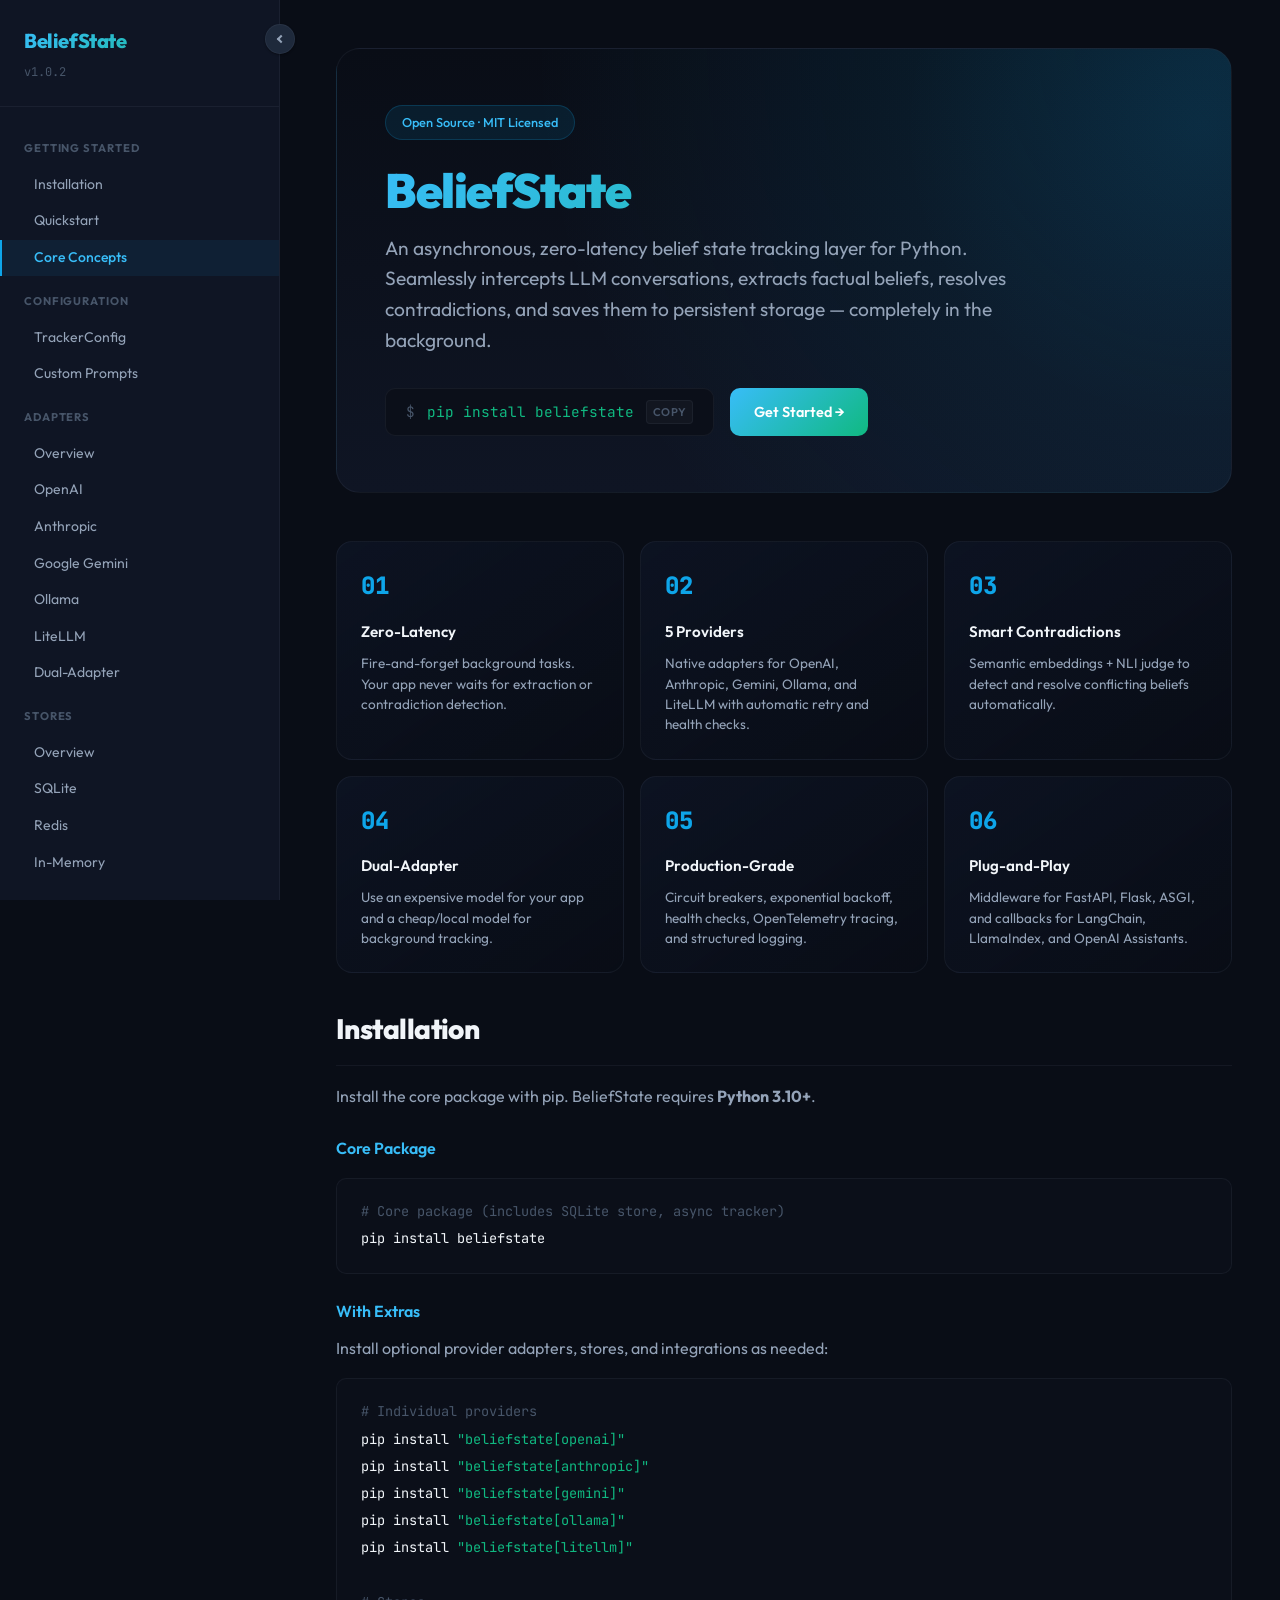
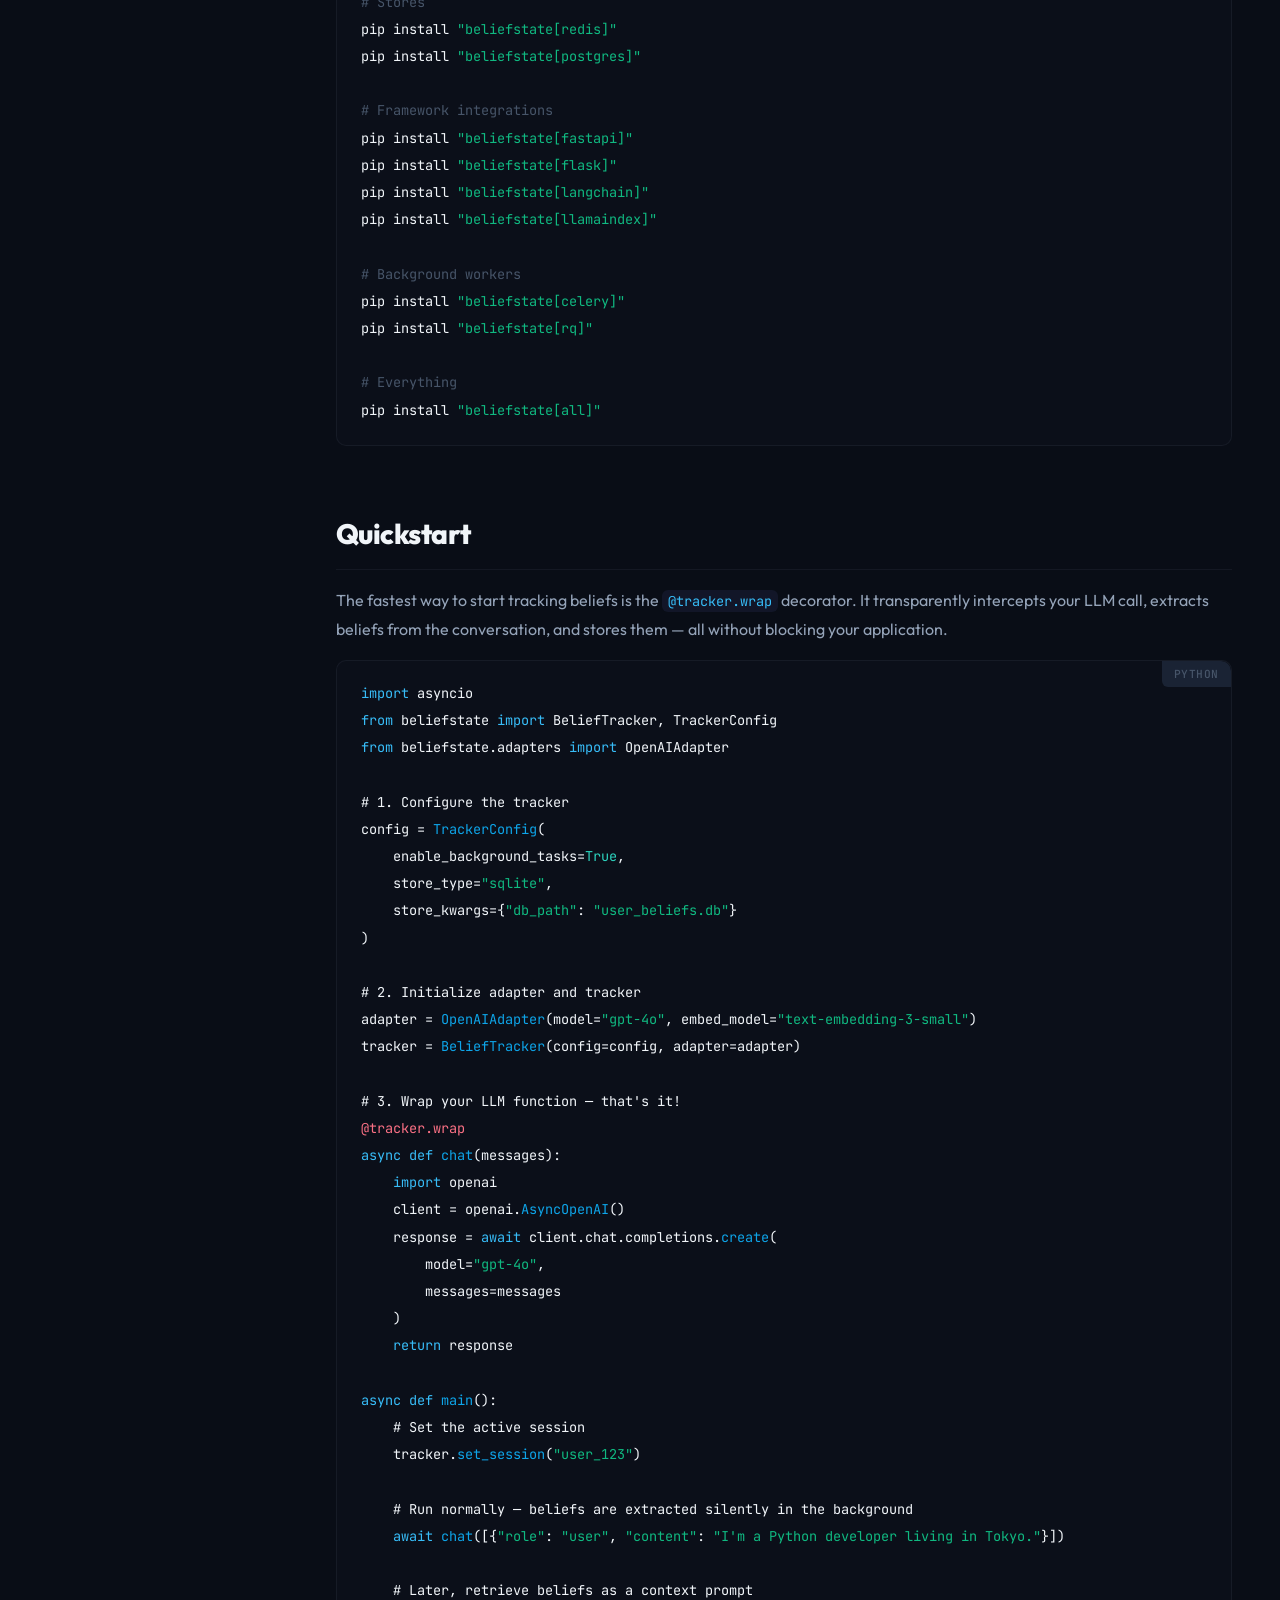
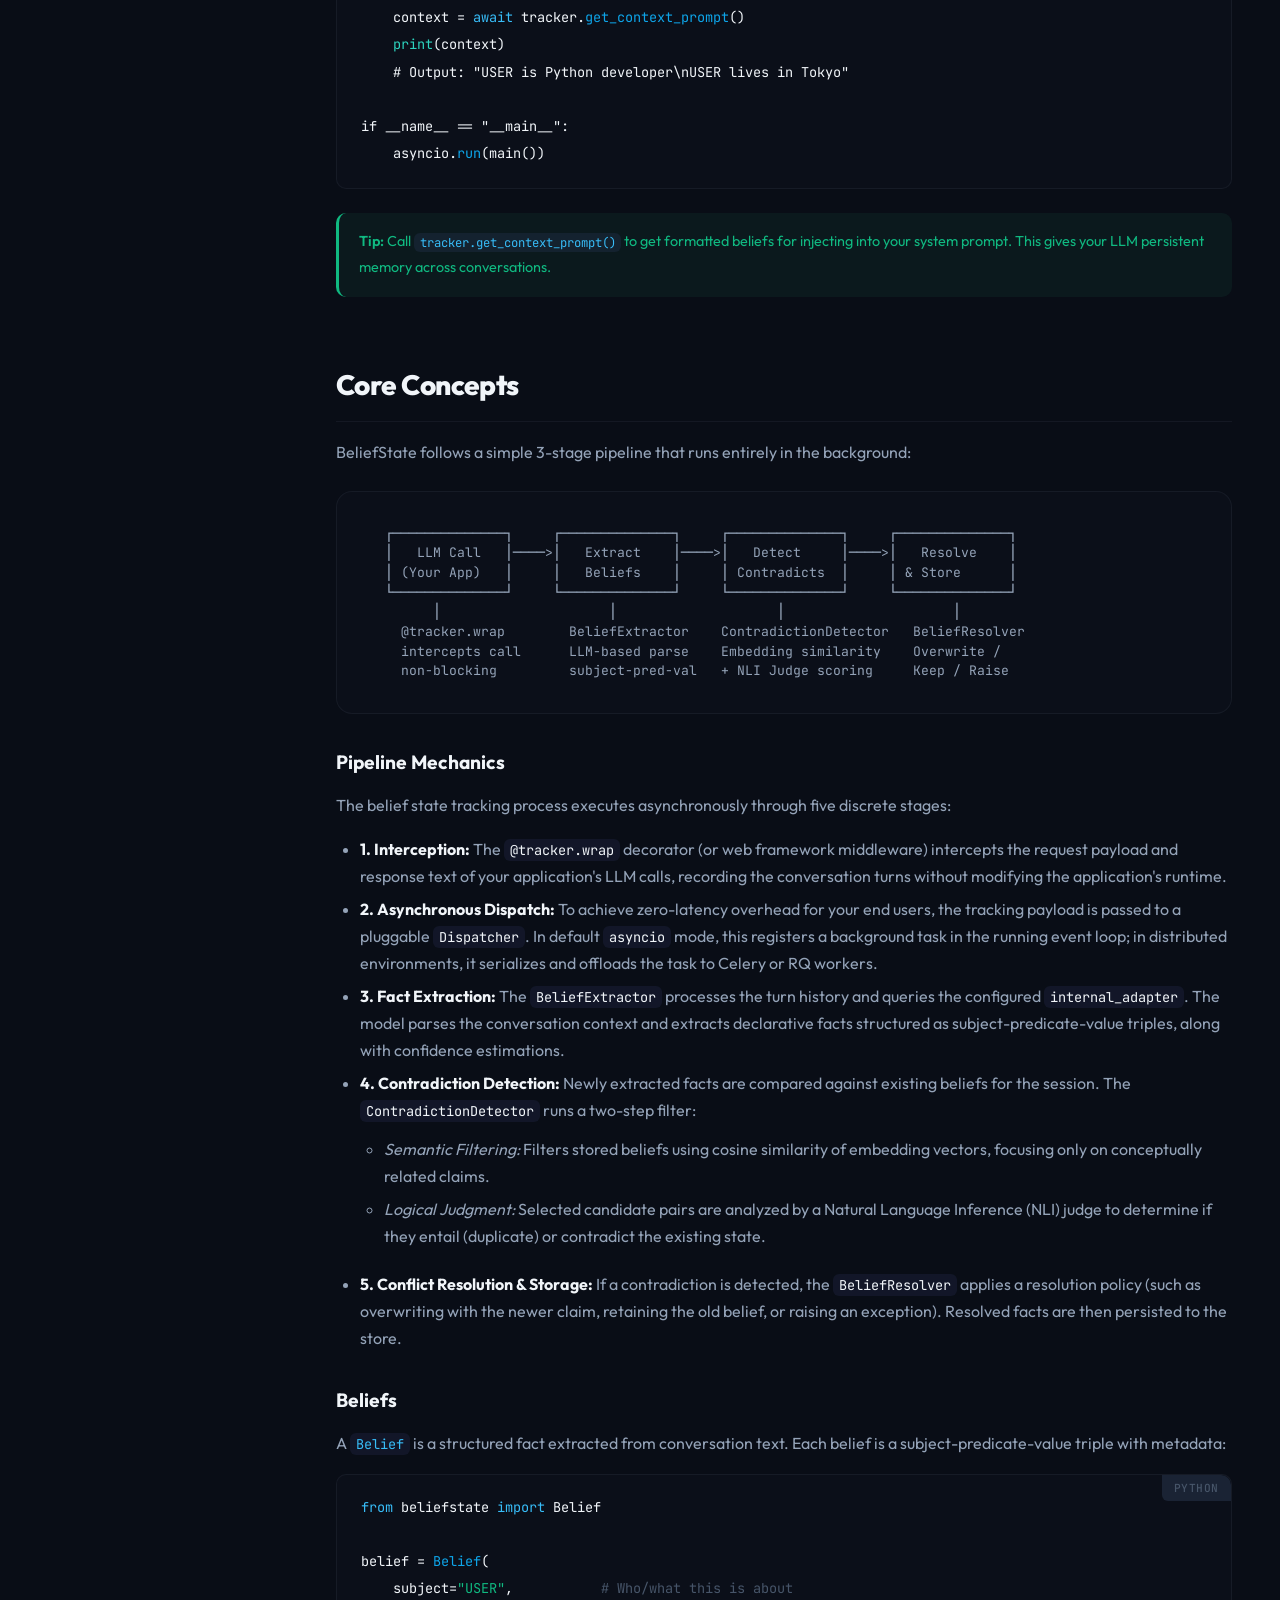
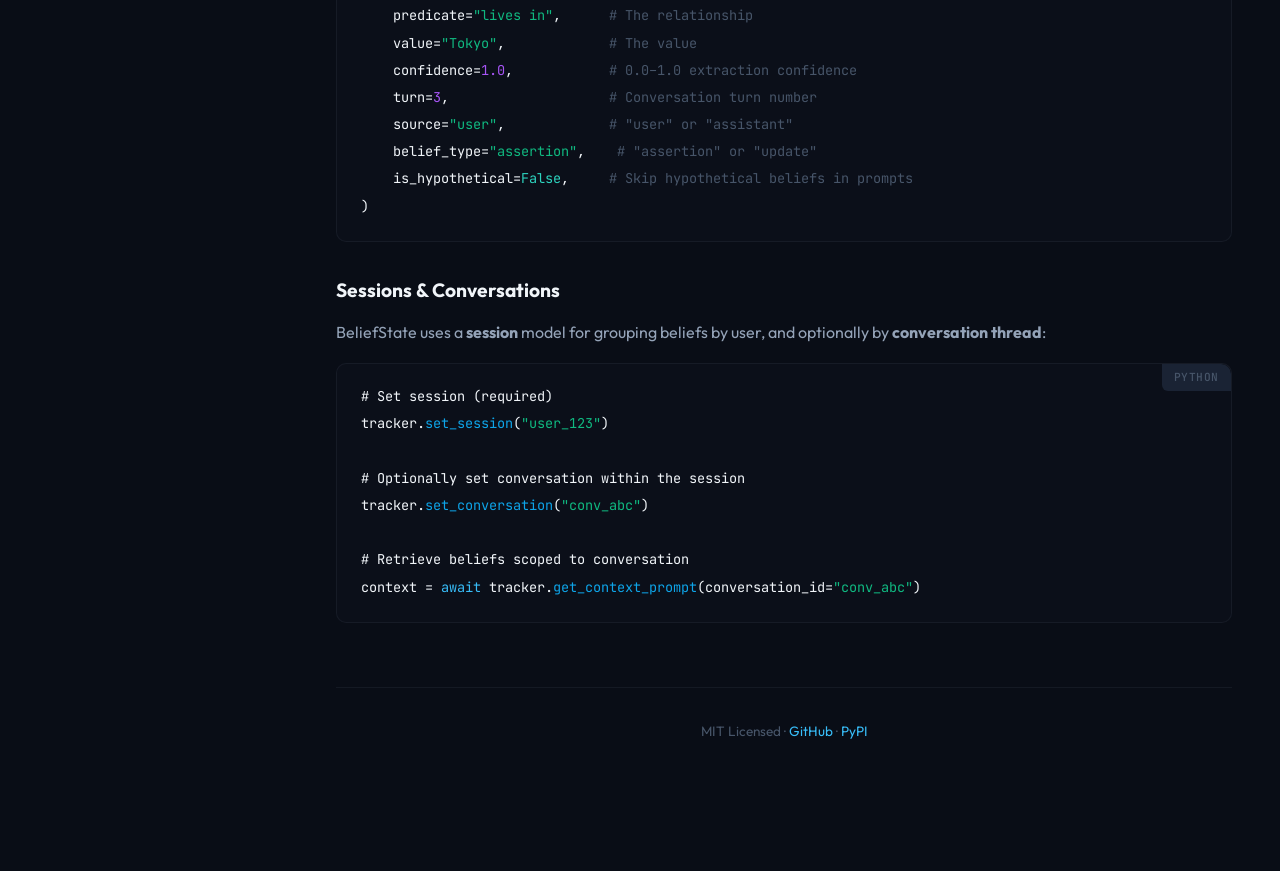
==== docs/index.html @ 80fe8e08 "Update docs: fix client code, document required schema fields, add PostgreSQL DDL, remove emojis, an" ====
<!DOCTYPE html>
<html lang="en">
<head>
  <meta charset="UTF-8">
  <meta name="viewport" content="width=device-width, initial-scale=1.0">
  <title>BeliefState — Universal LLM Belief State Tracker</title>
  <meta name="description" content="BeliefState is an asynchronous, zero-latency belief state tracking layer for Python. Extract, track, and resolve contradictions from LLM conversations automatically.">
  <link rel="stylesheet" href="style.css">
</head>
<body>

<!-- Mobile Menu Button -->
<button class="mobile-menu-btn" onclick="document.querySelector('.sidebar').classList.toggle('open')" aria-label="Toggle menu">☰</button>

<div class="docs-layout">

<!-- ═══════════════ SIDEBAR ═══════════════ -->
<aside class="sidebar" id="sidebar">
  <div class="sidebar-header">
    <div class="sidebar-logo">BeliefState</div>
    <div class="sidebar-version">v1.0.2</div>
  </div>
  <nav>
    <ul class="sidebar-nav">
      <li class="nav-section-title">Getting Started</li>
      <li><a href="index.html#installation">Installation</a></li>
      <li><a href="index.html#quickstart">Quickstart</a></li>
      <li><a href="index.html#core-concepts">Core Concepts</a></li>

      <li class="nav-section-title">Configuration</li>
      <li><a href="configuration.html#tracker-config">TrackerConfig</a></li>
      <li><a href="configuration.html#prompts">Custom Prompts</a></li>

      <li class="nav-section-title">Adapters</li>
      <li><a href="adapters.html#adapters">Overview</a></li>
      <li><a href="adapters.html#openai">OpenAI</a></li>
      <li><a href="adapters.html#anthropic">Anthropic</a></li>
      <li><a href="adapters.html#gemini">Google Gemini</a></li>
      <li><a href="adapters.html#ollama">Ollama</a></li>
      <li><a href="adapters.html#litellm">LiteLLM</a></li>
      <li><a href="adapters.html#dual-adapter">Dual-Adapter</a></li>

      <li class="nav-section-title">Stores</li>
      <li><a href="stores.html#stores">Overview</a></li>
      <li><a href="stores.html#sqlite-store">SQLite</a></li>
      <li><a href="stores.html#redis-store">Redis</a></li>
      <li><a href="stores.html#memory-store">In-Memory</a></li>

      <li class="nav-section-title">Integrations</li>
      <li><a href="integrations.html#fastapi">FastAPI</a></li>
      <li><a href="integrations.html#flask">Flask</a></li>
      <li><a href="integrations.html#asgi">ASGI</a></li>
      <li><a href="integrations.html#langchain">LangChain</a></li>
      <li><a href="integrations.html#llamaindex">LlamaIndex</a></li>
      <li><a href="integrations.html#openai-assistants">OpenAI Assistants</a></li>

      <li class="nav-section-title">Advanced</li>
      <li><a href="advanced.html#dispatchers">Background Workers</a></li>
      <li><a href="advanced.html#resilience">Resilience</a></li>
      <li><a href="advanced.html#observability">Observability</a></li>
      <li><a href="advanced.html#gdpr">GDPR & Privacy</a></li>

      <li class="nav-section-title">Reference</li>
      <li><a href="reference.html#api-reference">API Reference</a></li>
      <li><a href="reference.html#changelog">Changelog</a></li>
    </ul>
  </nav>
</aside>

<button class="sidebar-toggle-btn" id="sidebar-toggle" aria-label="Toggle sidebar"></button>

<!-- ═══════════════ MAIN CONTENT ═══════════════ -->
<main class="main-content">

<!-- ── Hero ── -->
<section class="hero">
  <div class="hero-badge">Open Source · MIT Licensed</div>
  <h1>BeliefState</h1>
  <p class="hero-tagline">
    An asynchronous, zero-latency belief state tracking layer for Python.
    Seamlessly intercepts LLM conversations, extracts factual beliefs, resolves contradictions,
    and saves them to persistent storage — completely in the background.
  </p>
  <div class="hero-actions">
    <div class="install-cmd" onclick="navigator.clipboard.writeText('pip install beliefstate')">
      <span class="prompt">$</span> pip install beliefstate
      <span style="color: var(--color-text-dim); font-size: 0.7rem; border: 1px solid var(--color-border); padding: 0.1rem 0.35rem; border-radius: 4px; font-family: var(--font-sans); text-transform: uppercase; font-weight: 600; letter-spacing: 0.05em; background: rgba(255,255,255,0.03);">Copy</span>
    </div>
    <a href="#quickstart" class="btn-primary">Get Started →</a>
  </div>
</section>

<!-- ── Feature Highlights ── -->
<div class="feature-grid">
  <div class="feature-card">
    <div class="icon" style="color: var(--color-primary); font-weight: 800; font-family: var(--font-mono);">01</div>
    <h3>Zero-Latency</h3>
    <p>Fire-and-forget background tasks. Your app never waits for extraction or contradiction detection.</p>
  </div>
  <div class="feature-card">
    <div class="icon" style="color: var(--color-primary); font-weight: 800; font-family: var(--font-mono);">02</div>
    <h3>5 Providers</h3>
    <p>Native adapters for OpenAI, Anthropic, Gemini, Ollama, and LiteLLM with automatic retry and health checks.</p>
  </div>
  <div class="feature-card">
    <div class="icon" style="color: var(--color-primary); font-weight: 800; font-family: var(--font-mono);">03</div>
    <h3>Smart Contradictions</h3>
    <p>Semantic embeddings + NLI judge to detect and resolve conflicting beliefs automatically.</p>
  </div>
  <div class="feature-card">
    <div class="icon" style="color: var(--color-primary); font-weight: 800; font-family: var(--font-mono);">04</div>
    <h3>Dual-Adapter</h3>
    <p>Use an expensive model for your app and a cheap/local model for background tracking.</p>
  </div>
  <div class="feature-card">
    <div class="icon" style="color: var(--color-primary); font-weight: 800; font-family: var(--font-mono);">05</div>
    <h3>Production-Grade</h3>
    <p>Circuit breakers, exponential backoff, health checks, OpenTelemetry tracing, and structured logging.</p>
  </div>
  <div class="feature-card">
    <div class="icon" style="color: var(--color-primary); font-weight: 800; font-family: var(--font-mono);">06</div>
    <h3>Plug-and-Play</h3>
    <p>Middleware for FastAPI, Flask, ASGI, and callbacks for LangChain, LlamaIndex, and OpenAI Assistants.</p>
  </div>
</div>

<!-- ═══════════════════════════════════════════════════ -->
<!-- ── INSTALLATION ── -->
<!-- ═══════════════════════════════════════════════════ -->
<section class="doc-section" id="installation">
  <h2>Installation</h2>
  <p>Install the core package with pip. BeliefState requires <strong>Python 3.10+</strong>.</p>

  <h4>Core Package</h4>
  <pre><code><span class="cm"># Core package (includes SQLite store, async tracker)</span>
pip install beliefstate</code></pre>

  <h4>With Extras</h4>
  <p>Install optional provider adapters, stores, and integrations as needed:</p>
  <pre><code><span class="cm"># Individual providers</span>
pip install <span class="st">"beliefstate[openai]"</span>
pip install <span class="st">"beliefstate[anthropic]"</span>
pip install <span class="st">"beliefstate[gemini]"</span>
pip install <span class="st">"beliefstate[ollama]"</span>
pip install <span class="st">"beliefstate[litellm]"</span>

<span class="cm"># Stores</span>
pip install <span class="st">"beliefstate[redis]"</span>
pip install <span class="st">"beliefstate[postgres]"</span>

<span class="cm"># Framework integrations</span>
pip install <span class="st">"beliefstate[fastapi]"</span>
pip install <span class="st">"beliefstate[flask]"</span>
pip install <span class="st">"beliefstate[langchain]"</span>
pip install <span class="st">"beliefstate[llamaindex]"</span>

<span class="cm"># Background workers</span>
pip install <span class="st">"beliefstate[celery]"</span>
pip install <span class="st">"beliefstate[rq]"</span>

<span class="cm"># Everything</span>
pip install <span class="st">"beliefstate[all]"</span></code></pre>
</section>

<!-- ═══════════════════════════════════════════════════ -->
<!-- ── QUICKSTART ── -->
<!-- ═══════════════════════════════════════════════════ -->
<section class="doc-section" id="quickstart">
  <h2>Quickstart</h2>
  <p>The fastest way to start tracking beliefs is the <code>@tracker.wrap</code> decorator. It transparently intercepts your LLM call, extracts beliefs from the conversation, and stores them — all without blocking your application.</p>

  <pre><code><span class="code-label">python</span><span class="kw">import</span> asyncio
<span class="kw">from</span> beliefstate <span class="kw">import</span> BeliefTracker, TrackerConfig
<span class="kw">from</span> beliefstate.adapters <span class="kw">import</span> OpenAIAdapter

# 1. Configure the tracker
config = <span class="fn">TrackerConfig</span>(
    enable_background_tasks=<span class="nb">True</span>,
    store_type=<span class="st">"sqlite"</span>,
    store_kwargs={<span class="st">"db_path"</span>: <span class="st">"user_beliefs.db"</span>}
)

# 2. Initialize adapter and tracker
adapter = <span class="fn">OpenAIAdapter</span>(model=<span class="st">"gpt-4o"</span>, embed_model=<span class="st">"text-embedding-3-small"</span>)
tracker = <span class="fn">BeliefTracker</span>(config=config, adapter=adapter)

# 3. Wrap your LLM function — that's it!
<span class="dc">@tracker.wrap</span>
<span class="kw">async def</span> <span class="fn">chat</span>(messages):
    <span class="kw">import</span> openai
    client = openai.<span class="fn">AsyncOpenAI</span>()
    response = <span class="kw">await</span> client.chat.completions.<span class="fn">create</span>(
        model=<span class="st">"gpt-4o"</span>,
        messages=messages
    )
    <span class="kw">return</span> response

<span class="kw">async def</span> <span class="fn">main</span>():
    # Set the active session
    tracker.<span class="fn">set_session</span>(<span class="st">"user_123"</span>)

    # Run normally — beliefs are extracted silently in the background
    <span class="kw">await</span> <span class="fn">chat</span>([{<span class="st">"role"</span>: <span class="st">"user"</span>, <span class="st">"content"</span>: <span class="st">"I'm a Python developer living in Tokyo."</span>}])

    # Later, retrieve beliefs as a context prompt
    context = <span class="kw">await</span> tracker.<span class="fn">get_context_prompt</span>()
    <span class="nb">print</span>(context)
    # Output: "USER is Python developer\nUSER lives in Tokyo"

if __name__ == "__main__":
    asyncio.<span class="fn">run</span>(main())</code></pre>

  <div class="callout tip">
    <p><strong>Tip:</strong> Call <code>tracker.get_context_prompt()</code> to get formatted beliefs for injecting into your system prompt. This gives your LLM persistent memory across conversations.</p>
  </div>
</section>

<!-- ═══════════════════════════════════════════════════ -->
<!-- ── CORE CONCEPTS ── -->
<!-- ═══════════════════════════════════════════════════ -->
<section class="doc-section" id="core-concepts">
  <h2>Core Concepts</h2>
  <p>BeliefState follows a simple 3-stage pipeline that runs entirely in the background:</p>

  <div class="architecture-diagram">
    <pre>
  ┌──────────────┐     ┌──────────────┐     ┌──────────────┐     ┌──────────────┐
  │   LLM Call   │────>│   Extract    │────>│   Detect     │────>│   Resolve    │
  │ (Your App)   │     │   Beliefs    │     │ Contradicts  │     │ & Store      │
  └──────────────┘     └──────────────┘     └──────────────┘     └──────────────┘
        │                     │                    │                     │
    @tracker.wrap        BeliefExtractor    ContradictionDetector   BeliefResolver
    intercepts call      LLM-based parse    Embedding similarity    Overwrite /
    non-blocking         subject-pred-val   + NLI Judge scoring     Keep / Raise</pre>
  </div>

  <h3>Pipeline Mechanics</h3>
  <p>The belief state tracking process executes asynchronously through five discrete stages:</p>
  <ul>
    <li>
      <strong>1. Interception:</strong> The <code>@tracker.wrap</code> decorator (or web framework middleware) intercepts the request payload and response text of your application's LLM calls, recording the conversation turns without modifying the application's runtime.
    </li>
    <li>
      <strong>2. Asynchronous Dispatch:</strong> To achieve zero-latency overhead for your end users, the tracking payload is passed to a pluggable <code>Dispatcher</code>. In default <code>asyncio</code> mode, this registers a background task in the running event loop; in distributed environments, it serializes and offloads the task to Celery or RQ workers.
    </li>
    <li>
      <strong>3. Fact Extraction:</strong> The <code>BeliefExtractor</code> processes the turn history and queries the configured <code>internal_adapter</code>. The model parses the conversation context and extracts declarative facts structured as subject-predicate-value triples, along with confidence estimations.
    </li>
    <li>
      <strong>4. Contradiction Detection:</strong> Newly extracted facts are compared against existing beliefs for the session. The <code>ContradictionDetector</code> runs a two-step filter:
      <ul>
        <li><em>Semantic Filtering:</em> Filters stored beliefs using cosine similarity of embedding vectors, focusing only on conceptually related claims.</li>
        <li><em>Logical Judgment:</em> Selected candidate pairs are analyzed by a Natural Language Inference (NLI) judge to determine if they entail (duplicate) or contradict the existing state.</li>
      </ul>
    </li>
    <li>
      <strong>5. Conflict Resolution & Storage:</strong> If a contradiction is detected, the <code>BeliefResolver</code> applies a resolution policy (such as overwriting with the newer claim, retaining the old belief, or raising an exception). Resolved facts are then persisted to the store.
    </li>
  </ul>

  <h3>Beliefs</h3>
  <p>A <code>Belief</code> is a structured fact extracted from conversation text. Each belief is a subject-predicate-value triple with metadata:</p>
  <pre><code><span class="code-label">python</span><span class="kw">from</span> beliefstate <span class="kw">import</span> Belief

belief = <span class="fn">Belief</span>(
    subject=<span class="st">"USER"</span>,           <span class="cm"># Who/what this is about</span>
    predicate=<span class="st">"lives in"</span>,      <span class="cm"># The relationship</span>
    value=<span class="st">"Tokyo"</span>,             <span class="cm"># The value</span>
    confidence=<span class="nu">1.0</span>,            <span class="cm"># 0.0–1.0 extraction confidence</span>
    turn=<span class="nu">3</span>,                    <span class="cm"># Conversation turn number</span>
    source=<span class="st">"user"</span>,             <span class="cm"># "user" or "assistant"</span>
    belief_type=<span class="st">"assertion"</span>,    <span class="cm"># "assertion" or "update"</span>
    is_hypothetical=<span class="nb">False</span>,     <span class="cm"># Skip hypothetical beliefs in prompts</span>
)</code></pre>

  <h3>Sessions & Conversations</h3>
  <p>BeliefState uses a <strong>session</strong> model for grouping beliefs by user, and optionally by <strong>conversation thread</strong>:</p>
  <pre><code><span class="code-label">python</span># Set session (required)
tracker.<span class="fn">set_session</span>(<span class="st">"user_123"</span>)

# Optionally set conversation within the session
tracker.<span class="fn">set_conversation</span>(<span class="st">"conv_abc"</span>)

# Retrieve beliefs scoped to conversation
context = <span class="kw">await</span> tracker.<span class="fn">get_context_prompt</span>(conversation_id=<span class="st">"conv_abc"</span>)</code></pre>
</section>

<!-- ── Footer ── -->
<footer class="site-footer">
  <p>
    MIT Licensed · <a href="https://github.com/abhay-2108/beliefstate">GitHub</a> · <a href="https://pypi.org/project/beliefstate/">PyPI</a>
  </p>
</footer>

</main>
</div>

<!-- ── Sidebar logic ── -->
<script>
  // Highlight active sidebar link based on current page and scroll position
  const sections = document.querySelectorAll('.doc-section');
  const navLinks = document.querySelectorAll('.sidebar-nav a');

  function highlightCurrentLink() {
    const currentPath = window.location.pathname.split('/').pop() || 'index.html';
    const currentHash = window.location.hash;
    
    let matched = false;
    navLinks.forEach(link => {
      link.classList.remove('active');
      const href = link.getAttribute('href');
      
      // If there's a hash, match the exact page + hash
      if (currentHash && href.endsWith(currentHash)) {
        link.classList.add('active');
        matched = true;
      }
    });

    // If no hash or no hash match, match the page itself (first link matching the page)
    if (!matched) {
      for (const link of navLinks) {
        const href = link.getAttribute('href');
        if (href.startsWith(currentPath) || (currentPath === 'index.html' && href.startsWith('index.html')) || (currentPath === '' && href.startsWith('index.html'))) {
          link.classList.add('active');
          break;
        }
      }
    }
  }

  // Highlight active sidebar link on scroll (for sections on the current page)
  const observer = new IntersectionObserver((entries) => {
    entries.forEach(entry => {
      if (entry.isIntersecting) {
        const targetId = entry.target.id;
        navLinks.forEach(link => {
          const href = link.getAttribute('href');
          if (href.endsWith(`#${targetId}`)) {
            navLinks.forEach(l => l.classList.remove('active'));
            link.classList.add('active');
          }
        });
      }
    });
  }, { rootMargin: '-20% 0px -70% 0px' });

  sections.forEach(section => observer.observe(section));
  
  highlightCurrentLink();
  window.addEventListener('hashchange', highlightCurrentLink);

  // Close mobile sidebar on link click
  navLinks.forEach(link => {
    link.addEventListener('click', () => {
      const sidebar = document.querySelector('.sidebar');
      if (sidebar) sidebar.classList.remove('open');
    });
  });

  // Sidebar Collapse / Expand Logic
  const sidebarToggle = document.getElementById('sidebar-toggle');
  
  // On load, restore state
  if (localStorage.getItem('sidebar-collapsed') === 'true') {
    document.body.classList.add('sidebar-collapsed');
  } else {
    document.body.classList.remove('sidebar-collapsed');
  }

  if (sidebarToggle) {
    sidebarToggle.addEventListener('click', () => {
      const isCollapsed = document.body.classList.toggle('sidebar-collapsed');
      localStorage.setItem('sidebar-collapsed', isCollapsed);
    });
  }
</script>

</body>
</html>
---- docs/style.css ----
/* ═══════════════════════════════════════════════════
   BeliefState Documentation — Design System
   ═══════════════════════════════════════════════════ */

@import url('https://fonts.googleapis.com/css2?family=Inter:wght@300;400;500;600;700;800;900&family=Outfit:wght@400;500;600;700;800;900&family=JetBrains+Mono:wght@400;500;600&display=swap');

/* ── CSS Custom Properties ────────────────────── */
:root {
  --color-bg: #090d16;
  --color-bg-alt: #0f1524;
  --color-bg-card: rgba(15, 21, 36, 0.8);
  --color-bg-code: #0b0f19;
  --color-surface: #1e293b;
  --color-border: rgba(148, 163, 184, 0.08);
  --color-border-accent: rgba(14, 165, 233, 0.3);

  --color-text: #f1f5f9;
  --color-text-muted: #94a3b8;
  --color-text-dim: #475569;

  --color-primary: #0ea5e9;
  --color-primary-bright: #38bdf8;
  --color-secondary: #06b6d4;
  --color-accent: #10b981;
  --color-warning: #f59e0b;
  --color-info: #0284c7;

  --gradient-primary: linear-gradient(135deg, #38bdf8 0%, #10b981 100%);
  --gradient-hero: radial-gradient(circle at top right, rgba(14, 165, 233, 0.15), transparent 70%), linear-gradient(180deg, #090d16 0%, #0f1524 100%);
  --gradient-card: linear-gradient(145deg, rgba(15, 23, 42, 0.6) 0%, rgba(9, 13, 22, 0.9) 100%);
  --gradient-glow: radial-gradient(600px circle at var(--mouse-x, 50%) var(--mouse-y, 50%), rgba(14, 165, 233, 0.08), transparent 60%);

  --shadow-sm: 0 1px 2px rgba(0, 0, 0, 0.4);
  --shadow-md: 0 4px 16px rgba(0, 0, 0, 0.5);
  --shadow-lg: 0 16px 48px rgba(0, 0, 0, 0.6);
  --shadow-glow: 0 0 30px rgba(56, 189, 248, 0.12);

  --font-sans: 'Outfit', 'Inter', -apple-system, BlinkMacSystemFont, 'Segoe UI', sans-serif;
  --font-mono: 'JetBrains Mono', 'Fira Code', 'Cascadia Code', monospace;

  --radius-sm: 6px;
  --radius-md: 10px;
  --radius-lg: 16px;
  --radius-xl: 24px;

  --transition-fast: 150ms cubic-bezier(0.4, 0, 0.2, 1);
  --transition-base: 250ms cubic-bezier(0.4, 0, 0.2, 1);
  --transition-slow: 400ms cubic-bezier(0.4, 0, 0.2, 1);
}

/* ── Reset & Base ────────────────────────────── */
*, *::before, *::after {
  margin: 0; padding: 0; box-sizing: border-box;
}

html {
  scroll-behavior: smooth;
  font-size: 16px;
  -webkit-font-smoothing: antialiased;
  -moz-osx-font-smoothing: grayscale;
}

body {
  font-family: var(--font-sans);
  background: var(--color-bg);
  color: var(--color-text);
  line-height: 1.7;
  overflow-x: hidden;
}

a { color: var(--color-primary-bright); text-decoration: none; transition: color var(--transition-fast); }
a:hover { color: var(--color-primary); }
img { max-width: 100%; display: block; }

/* ── Layout ──────────────────────────────────── */
.docs-layout {
  min-height: 100vh;
}

.main-content {
  max-width: 1000px;
  margin-left: 280px;
  margin-right: auto;
  padding: 3rem 3rem 6rem 3.5rem;
  width: calc(100% - 280px);
  transition: margin-left var(--transition-base), width var(--transition-base);
}

/* ── Sidebar ─────────────────────────────────── */
.sidebar {
  position: fixed;
  top: 0; left: 0; bottom: 0;
  width: 280px;
  background: var(--color-bg-alt);
  border-right: 1px solid var(--color-border);
  overflow-y: auto;
  z-index: 100;
  padding: 1.5rem 0;
  scrollbar-width: thin;
  scrollbar-color: var(--color-border) transparent;
  transition: transform var(--transition-base);
}

/* ── Sidebar Toggle Button ───────────────────── */
.sidebar-toggle-btn {
  position: fixed;
  top: 1.5rem;
  left: 265px; /* Overlaps sidebar border (280px - 15px) */
  width: 30px;
  height: 30px;
  border-radius: 50%;
  background: var(--color-surface);
  border: 1px solid var(--color-border);
  cursor: pointer;
  z-index: 110;
  transition: left var(--transition-base), transform var(--transition-fast), background-color var(--transition-fast), border-color var(--transition-fast), box-shadow var(--transition-fast);
  box-shadow: var(--shadow-sm);
  
  /* Hide unicode arrow text */
  font-size: 0;
  color: transparent;
  display: flex;
  align-items: center;
  justify-content: center;
}

/* Chevron arrow inside toggle button */
.sidebar-toggle-btn::after {
  content: '';
  display: block;
  width: 6px;
  height: 6px;
  border-top: 2px solid var(--color-text-muted);
  border-left: 2px solid var(--color-text-muted);
  transform: rotate(-45deg); /* Points left ◀ */
  transition: transform var(--transition-base), border-color var(--transition-fast);
  margin-left: 2px; /* optical adjustment for left arrow */
}

.sidebar-toggle-btn:hover {
  border-color: var(--color-primary);
  box-shadow: var(--shadow-glow);
  background: var(--color-bg-alt);
}

.sidebar-toggle-btn:hover::after {
  border-color: var(--color-primary-bright);
}

.sidebar-toggle-btn:active {
  transform: scale(0.95);
}

/* Rotated state when collapsed (pointing right ▶) */
body.sidebar-collapsed .sidebar-toggle-btn::after {
  transform: rotate(135deg); /* points right */
  margin-left: -2px; /* optical adjustment for right arrow */
}

/* Collapsed state styles on desktop */
@media (min-width: 901px) {
  body.sidebar-collapsed .sidebar {
    transform: translateX(-280px);
  }

  body.sidebar-collapsed .main-content {
    margin-left: 0;
    width: 100%;
  }

  body.sidebar-collapsed .sidebar-toggle-btn {
    left: -15px; /* Overlap viewport edge when collapsed */
  }

  body.sidebar-collapsed .sidebar-toggle-btn:hover {
    left: 0px; /* Slide out slightly on hover for a premium feel */
  }
}

/* Hide desktop toggle button on mobile */
@media (max-width: 900px) {
  .sidebar-toggle-btn {
    display: none;
  }
}




.sidebar-header {
  padding: 0 1.5rem 1.5rem;
  border-bottom: 1px solid var(--color-border);
  margin-bottom: 1rem;
}

.sidebar-logo {
  font-size: 1.25rem;
  font-weight: 800;
  background: var(--gradient-primary);
  -webkit-background-clip: text;
  -webkit-text-fill-color: transparent;
  background-clip: text;
  letter-spacing: -0.02em;
}

.sidebar-version {
  font-size: 0.75rem;
  color: var(--color-text-dim);
  margin-top: 0.25rem;
  font-family: var(--font-mono);
}

.sidebar-nav { list-style: none; }

.sidebar-nav .nav-section-title {
  padding: 1rem 1.5rem 0.5rem;
  font-size: 0.7rem;
  font-weight: 700;
  letter-spacing: 0.08em;
  text-transform: uppercase;
  color: var(--color-text-dim);
}

.sidebar-nav a {
  display: block;
  padding: 0.4rem 1.5rem 0.4rem 2rem;
  font-size: 0.875rem;
  color: var(--color-text-muted);
  border-left: 2px solid transparent;
  transition: all var(--transition-fast);
}

.sidebar-nav a:hover {
  color: var(--color-text);
  background: rgba(14, 165, 233, 0.05);
  border-left-color: var(--color-primary);
}

.sidebar-nav a.active {
  color: var(--color-primary-bright);
  background: rgba(14, 165, 233, 0.08);
  border-left-color: var(--color-primary);
  font-weight: 500;
}

/* ── Hero Section ────────────────────────────── */
.hero {
  background: var(--gradient-hero);
  border: 1px solid var(--color-border);
  border-radius: var(--radius-xl);
  padding: 3.5rem 3rem;
  margin-bottom: 3rem;
  position: relative;
  overflow: hidden;
}

.hero::before {
  content: '';
  position: absolute;
  top: -50%; right: -30%;
  width: 600px; height: 600px;
  background: radial-gradient(circle, rgba(14, 165, 233, 0.08) 0%, transparent 70%);
  pointer-events: none;
}

.hero-badge {
  display: inline-flex;
  align-items: center;
  gap: 0.5rem;
  padding: 0.35rem 1rem;
  background: rgba(14, 165, 233, 0.1);
  border: 1px solid rgba(14, 165, 233, 0.2);
  border-radius: 100px;
  font-size: 0.8rem;
  font-weight: 500;
  color: var(--color-primary-bright);
  margin-bottom: 1.5rem;
}

.hero h1 {
  font-size: 3rem;
  font-weight: 900;
  letter-spacing: -0.03em;
  line-height: 1.1;
  background: var(--gradient-primary);
  -webkit-background-clip: text;
  -webkit-text-fill-color: transparent;
  background-clip: text;
  margin-bottom: 1rem;
}

.hero-tagline {
  font-size: 1.2rem;
  color: var(--color-text-muted);
  max-width: 640px;
  line-height: 1.6;
  margin-bottom: 2rem;
}

.hero-actions {
  display: flex;
  gap: 1rem;
  flex-wrap: wrap;
}

.hero-actions .install-cmd {
  display: flex;
  align-items: center;
  gap: 0.75rem;
  background: var(--color-bg-code);
  border: 1px solid var(--color-border);
  border-radius: var(--radius-md);
  padding: 0.7rem 1.25rem;
  font-family: var(--font-mono);
  font-size: 0.9rem;
  color: var(--color-accent);
  cursor: pointer;
  transition: all var(--transition-fast);
}

.hero-actions .install-cmd:hover {
  border-color: var(--color-border-accent);
  box-shadow: var(--shadow-glow);
}

.hero-actions .install-cmd .prompt {
  color: var(--color-text-dim);
  user-select: none;
}

.hero-actions .btn-primary {
  display: inline-flex;
  align-items: center;
  gap: 0.5rem;
  background: var(--gradient-primary);
  color: #fff;
  font-weight: 600;
  font-size: 0.9rem;
  padding: 0.7rem 1.5rem;
  border-radius: var(--radius-md);
  border: none;
  cursor: pointer;
  transition: all var(--transition-fast);
}

.hero-actions .btn-primary:hover {
  opacity: 0.9;
  transform: translateY(-1px);
  box-shadow: var(--shadow-glow);
}

/* ── Feature Grid ────────────────────────────── */
.feature-grid {
  display: grid;
  grid-template-columns: repeat(auto-fit, minmax(280px, 1fr));
  gap: 1rem;
  margin: 2rem 0;
}

.feature-card {
  background: var(--gradient-card);
  border: 1px solid var(--color-border);
  border-radius: var(--radius-lg);
  padding: 1.5rem;
  transition: all var(--transition-base);
}

.feature-card:hover {
  border-color: var(--color-border-accent);
  transform: translateY(-2px);
  box-shadow: var(--shadow-glow);
}

.feature-card .icon {
  font-size: 1.5rem;
  margin-bottom: 0.75rem;
}

.feature-card h3 {
  font-size: 0.95rem;
  font-weight: 600;
  color: var(--color-text);
  margin-bottom: 0.5rem;
}

.feature-card p {
  font-size: 0.85rem;
  color: var(--color-text-muted);
  line-height: 1.5;
}

/* ── Sections ────────────────────────────────── */
.doc-section {
  margin-bottom: 4rem;
  scroll-margin-top: 2rem;
}

.doc-section > h2 {
  font-size: 1.75rem;
  font-weight: 800;
  letter-spacing: -0.02em;
  color: var(--color-text);
  margin-bottom: 1rem;
  padding-bottom: 0.75rem;
  border-bottom: 1px solid var(--color-border);
}

.doc-section > h3 {
  font-size: 1.2rem;
  font-weight: 700;
  color: var(--color-text);
  margin: 2rem 0 0.75rem;
}

.doc-section > h4 {
  font-size: 1rem;
  font-weight: 600;
  color: var(--color-primary-bright);
  margin: 1.5rem 0 0.5rem;
}

.doc-section p {
  margin-bottom: 1rem;
  color: var(--color-text-muted);
  line-height: 1.8;
}

.doc-section ul, .doc-section ol {
  margin: 0.75rem 0 1.25rem 1.5rem;
  color: var(--color-text-muted);
}

.doc-section li {
  margin-bottom: 0.35rem;
  line-height: 1.7;
}

.doc-section li strong, .doc-section li code {
  color: var(--color-text);
}

/* ── Code Blocks ─────────────────────────────── */
pre {
  background: var(--color-bg-code);
  border: 1px solid var(--color-border);
  border-radius: var(--radius-md);
  padding: 1.25rem 1.5rem;
  overflow-x: auto;
  margin: 1rem 0 1.5rem;
  position: relative;
}

pre code {
  font-family: var(--font-mono);
  font-size: 0.85rem;
  line-height: 1.65;
  color: var(--color-text);
}

code {
  font-family: var(--font-mono);
  font-size: 0.85em;
  background: rgba(129, 140, 248, 0.08);
  padding: 0.15em 0.45em;
  border-radius: var(--radius-sm);
  color: var(--color-primary-bright);
}

pre code { background: none; padding: 0; border-radius: 0; }

/* Syntax Colors */
.kw { color: #38bdf8; }          /* keyword - cyan */
.fn { color: #0ea5e9; }          /* function - bright blue */
.st { color: #10b981; }          /* string - emerald */
.cm { color: #475569; }          /* comment - slate */
.nb { color: #2dd4bf; }          /* builtin - teal */
.op { color: #94a3b8; }          /* operator */
.nu { color: #a855f7; }          /* number - violet */
.dc { color: #fb7185; }          /* decorator - rose */

/* Code block label */
.code-label {
  position: absolute;
  top: 0; right: 0;
  padding: 0.25rem 0.75rem;
  font-family: var(--font-mono);
  font-size: 0.7rem;
  font-weight: 500;
  color: var(--color-text-dim);
  background: rgba(30, 41, 59, 0.8);
  border-bottom-left-radius: var(--radius-sm);
  border-top-right-radius: var(--radius-md);
  text-transform: uppercase;
  letter-spacing: 0.05em;
}

/* ── Config/Parameter Tables ─────────────────── */
.param-table {
  width: 100%;
  border-collapse: collapse;
  margin: 1rem 0 1.5rem;
  font-size: 0.88rem;
}

.param-table thead th {
  text-align: left;
  padding: 0.75rem 1rem;
  background: var(--color-surface);
  color: var(--color-text);
  font-weight: 600;
  font-size: 0.8rem;
  text-transform: uppercase;
  letter-spacing: 0.04em;
  border-bottom: 2px solid var(--color-border-accent);
  white-space: nowrap;
}

.param-table tbody td {
  padding: 0.65rem 1rem;
  border-bottom: 1px solid var(--color-border);
  color: var(--color-text-muted);
  vertical-align: top;
}

.param-table tbody tr:hover {
  background: rgba(14, 165, 233, 0.03);
}

.param-table tbody td:first-child {
  font-family: var(--font-mono);
  font-size: 0.82rem;
  color: var(--color-primary-bright);
  white-space: nowrap;
  min-width: 180px;
}

.param-table tbody td:nth-child(2) {
  font-family: var(--font-mono);
  font-size: 0.8rem;
  color: var(--color-accent);
  white-space: nowrap;
}

.param-table tbody td:nth-child(3) {
  white-space: nowrap;
  font-family: var(--font-mono);
  font-size: 0.82rem;
}

.param-table tbody td:last-child {
  min-width: 200px;
}

/* ── Callouts / Tip boxes ────────────────────── */
.callout {
  border-radius: var(--radius-md);
  padding: 1rem 1.25rem;
  margin: 1.25rem 0;
  border-left: 3px solid;
  font-size: 0.9rem;
}

.callout.tip {
  background: rgba(52, 211, 153, 0.06);
  border-color: var(--color-accent);
  color: var(--color-accent);
}

.callout.warning {
  background: rgba(251, 191, 36, 0.06);
  border-color: var(--color-warning);
  color: var(--color-warning);
}

.callout.info {
  background: rgba(56, 189, 248, 0.06);
  border-color: var(--color-info);
  color: var(--color-info);
}

.callout p { color: inherit; margin: 0; }
.callout strong { font-weight: 600; }

/* ── Provider / Adapter Cards ────────────────── */
.adapter-grid {
  display: grid;
  grid-template-columns: repeat(auto-fit, minmax(200px, 1fr));
  gap: 1rem;
  margin: 1.5rem 0;
}

.adapter-card {
  background: var(--gradient-card);
  border: 1px solid var(--color-border);
  border-radius: var(--radius-lg);
  padding: 1.25rem;
  text-align: center;
  transition: all var(--transition-base);
}

.adapter-card:hover {
  border-color: var(--color-border-accent);
  transform: translateY(-2px);
  box-shadow: var(--shadow-glow);
}

.adapter-card .adapter-icon {
  font-size: 2rem;
  margin-bottom: 0.5rem;
}

.adapter-card h4 {
  font-size: 0.95rem;
  font-weight: 600;
  color: var(--color-text);
  margin-bottom: 0.25rem;
}

.adapter-card p {
  font-size: 0.78rem;
  color: var(--color-text-dim);
}

/* ── Architecture Diagram ────────────────────── */
.architecture-diagram {
  background: var(--color-bg-code);
  border: 1px solid var(--color-border);
  border-radius: var(--radius-lg);
  padding: 2rem;
  margin: 1.5rem 0;
  overflow-x: auto;
}

.architecture-diagram pre {
  border: none;
  background: transparent;
  padding: 0;
  margin: 0;
  font-family: var(--font-mono);
  font-size: 0.82rem;
  line-height: 1.5;
  color: var(--color-text-muted);
}

/* ── Badge Row ───────────────────────────────── */
.badge-row {
  display: flex;
  gap: 0.5rem;
  flex-wrap: wrap;
  margin: 0.75rem 0;
}

.badge {
  display: inline-flex;
  align-items: center;
  gap: 0.35rem;
  padding: 0.25rem 0.65rem;
  border-radius: 100px;
  font-size: 0.72rem;
  font-weight: 500;
  font-family: var(--font-mono);
}

.badge.green { background: rgba(52,211,153,0.12); color: var(--color-accent); }
.badge.blue { background: rgba(56,189,248,0.12); color: var(--color-info); }
.badge.purple { background: rgba(129,140,248,0.12); color: var(--color-primary-bright); }
.badge.yellow { background: rgba(251,191,36,0.12); color: var(--color-warning); }

/* ── Footer ──────────────────────────────────── */
.site-footer {
  border-top: 1px solid var(--color-border);
  padding: 2rem 0;
  margin-top: 4rem;
  text-align: center;
  color: var(--color-text-dim);
  font-size: 0.85rem;
}

.site-footer a { color: var(--color-primary-bright); }

/* ── Mobile Responsive ───────────────────────── */
.mobile-menu-btn {
  display: none;
  position: fixed;
  top: 1rem; left: 1rem;
  z-index: 200;
  background: var(--color-surface);
  border: 1px solid var(--color-border);
  border-radius: var(--radius-sm);
  padding: 0.5rem 0.75rem;
  color: var(--color-text);
  font-size: 1.25rem;
  cursor: pointer;
}

@media (max-width: 900px) {
  .sidebar {
    transform: translateX(-100%);
    transition: transform var(--transition-base);
  }

  .sidebar.open {
    transform: translateX(0);
  }

  .mobile-menu-btn { display: block; }

  .main-content {
    margin-left: 0;
    width: 100%;
    padding: 4rem 1.5rem 4rem;
  }

  .hero {
    padding: 2rem 1.5rem;
  }

  .hero h1 { font-size: 2rem; }

  .feature-grid { grid-template-columns: 1fr; }

  .param-table {
    display: block;
    overflow-x: auto;
  }
}

/* ── Scroll-linked animations ────────────────── */
@keyframes fadeInUp {
  from { opacity: 0; transform: translateY(20px); }
  to { opacity: 1; transform: translateY(0); }
}

.doc-section {
  animation: fadeInUp 0.4s ease-out both;
}

/* ── Scrollbar styling ───────────────────────── */
::-webkit-scrollbar { width: 6px; height: 6px; }
::-webkit-scrollbar-track { background: transparent; }
::-webkit-scrollbar-thumb { background: var(--color-border); border-radius: 3px; }
::-webkit-scrollbar-thumb:hover { background: var(--color-text-dim); }
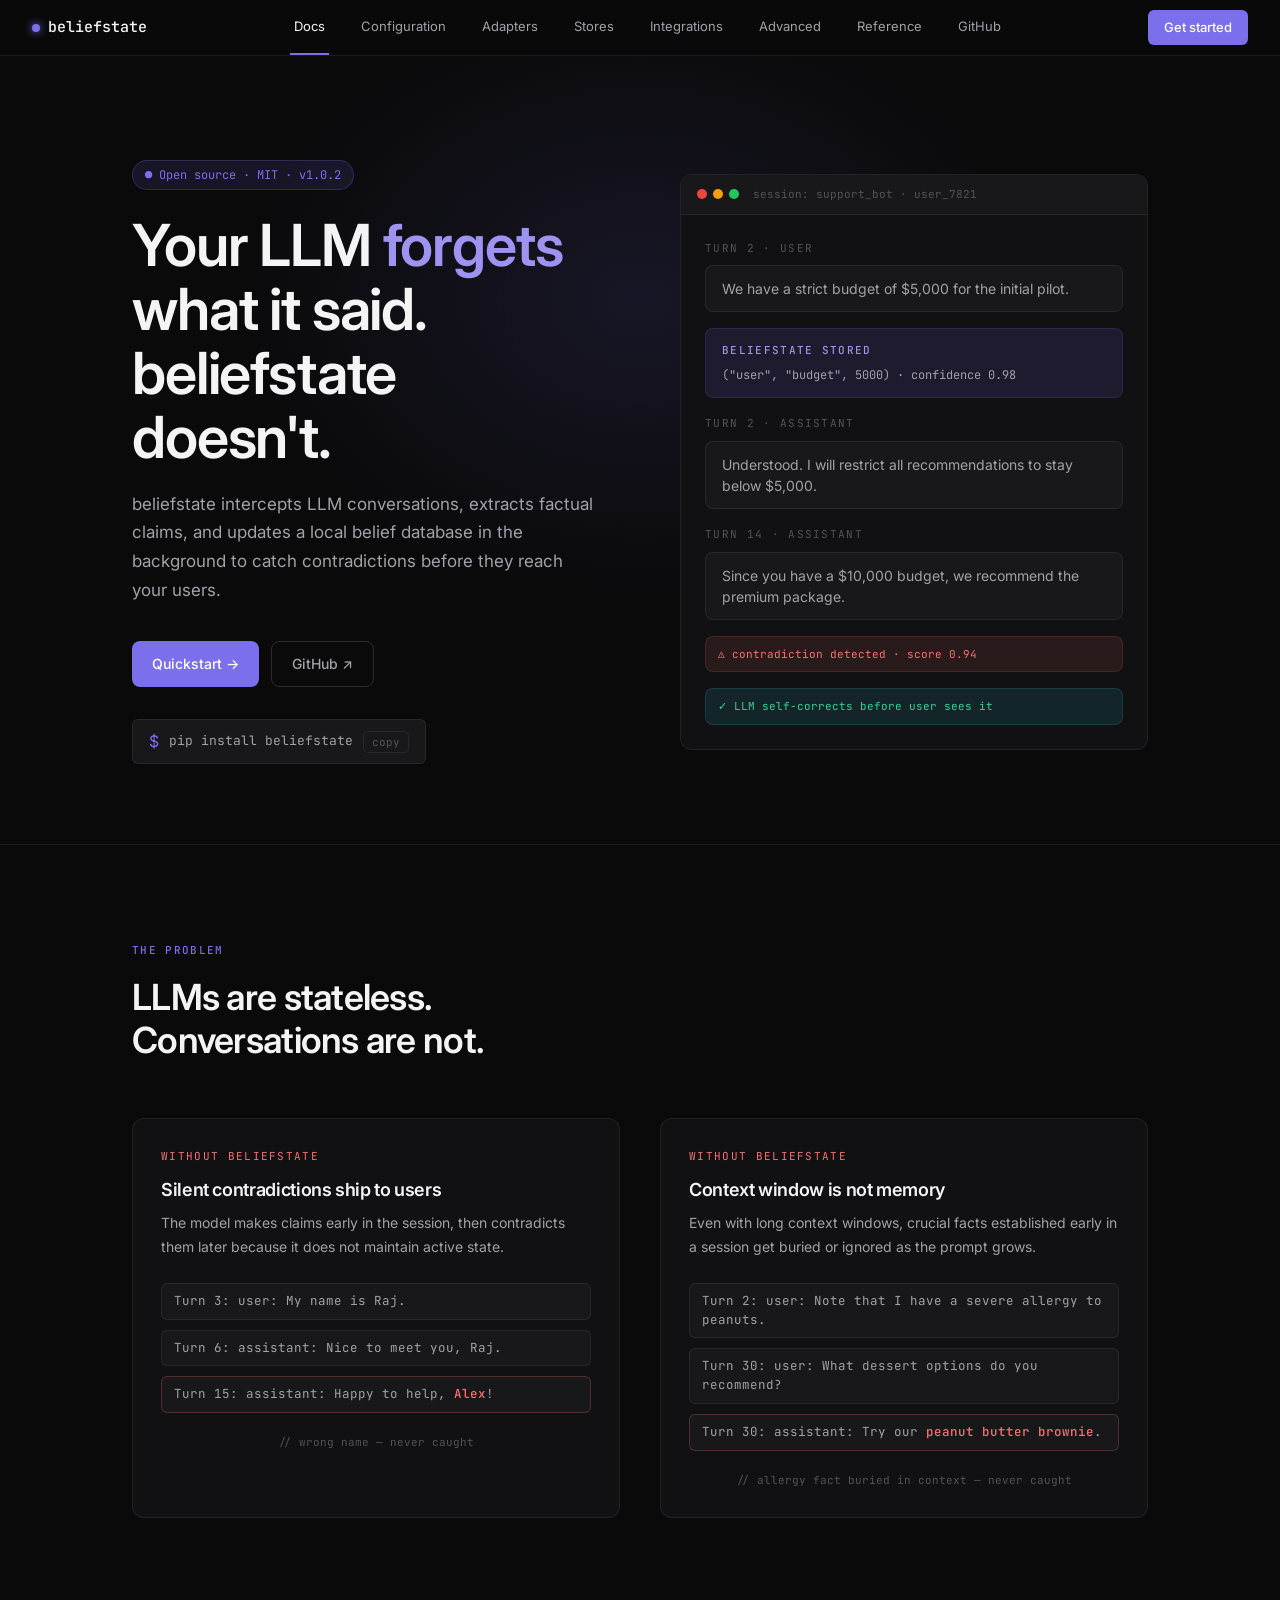
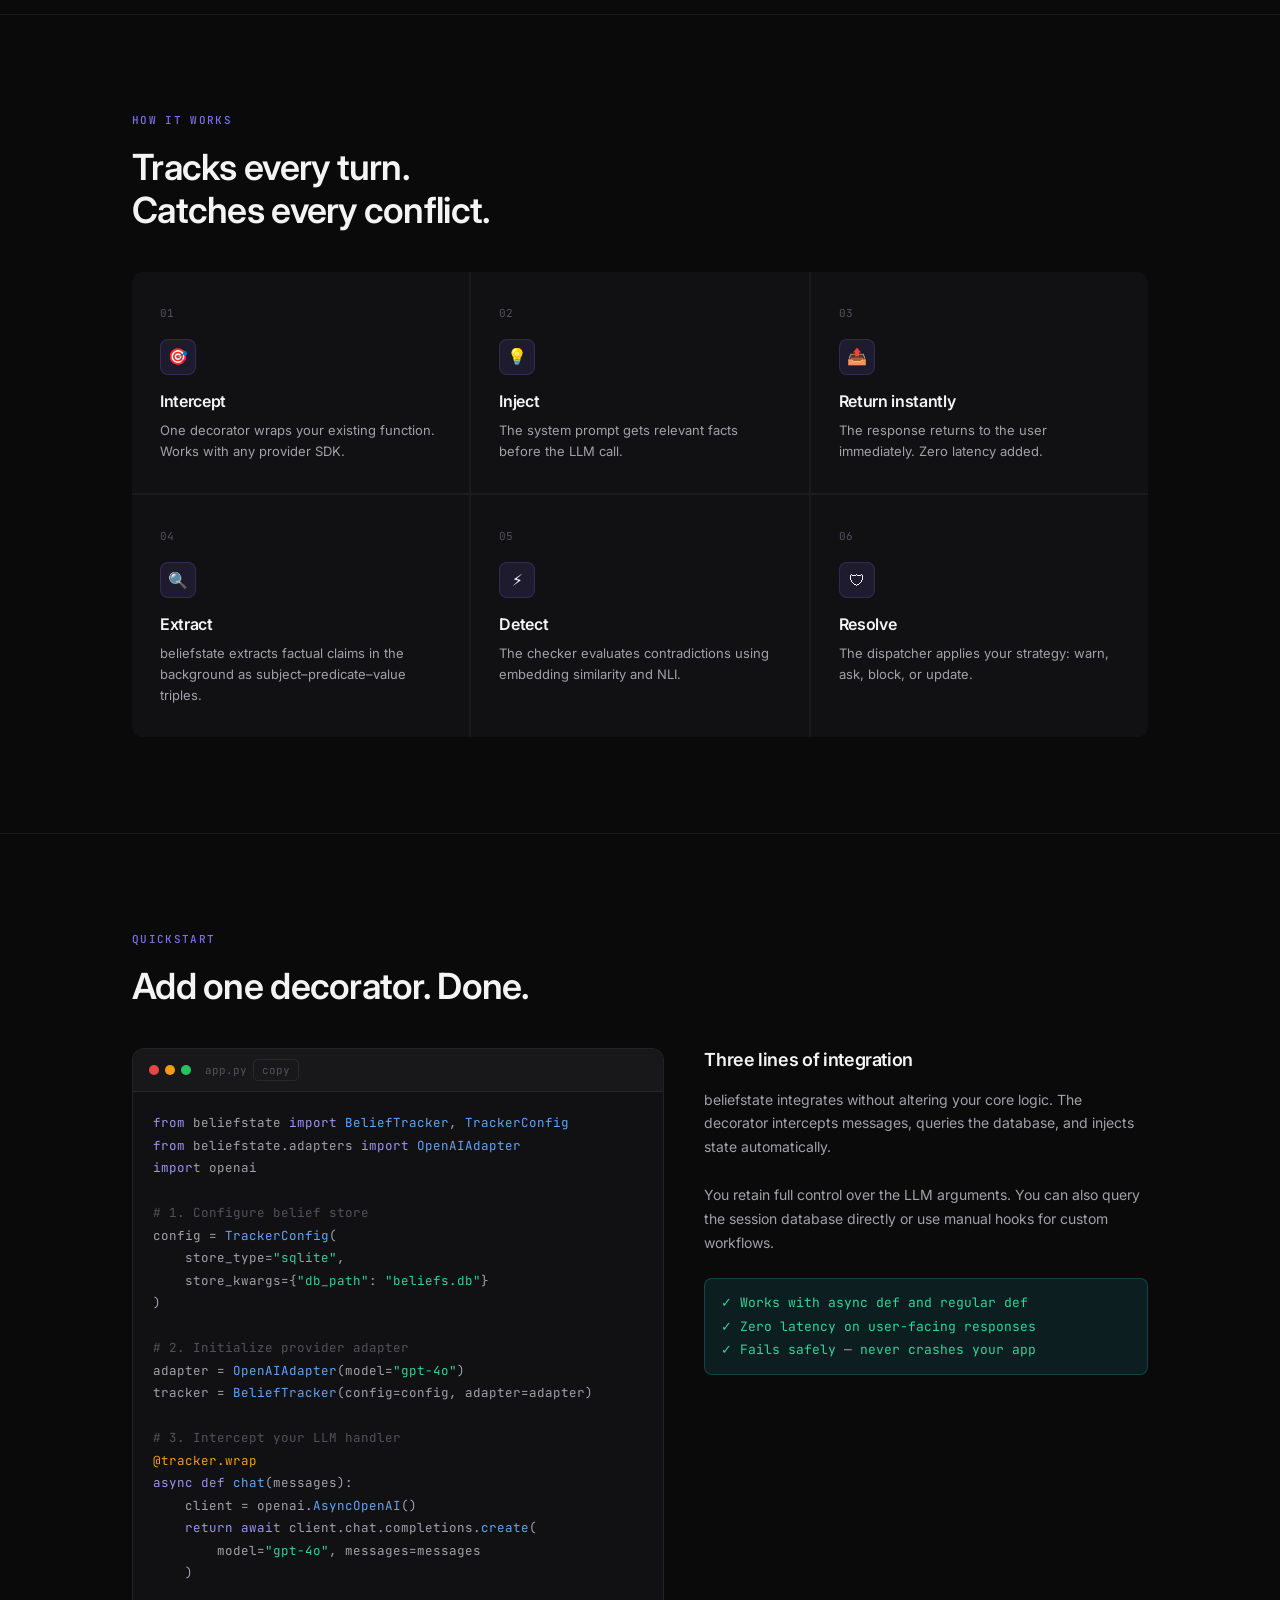
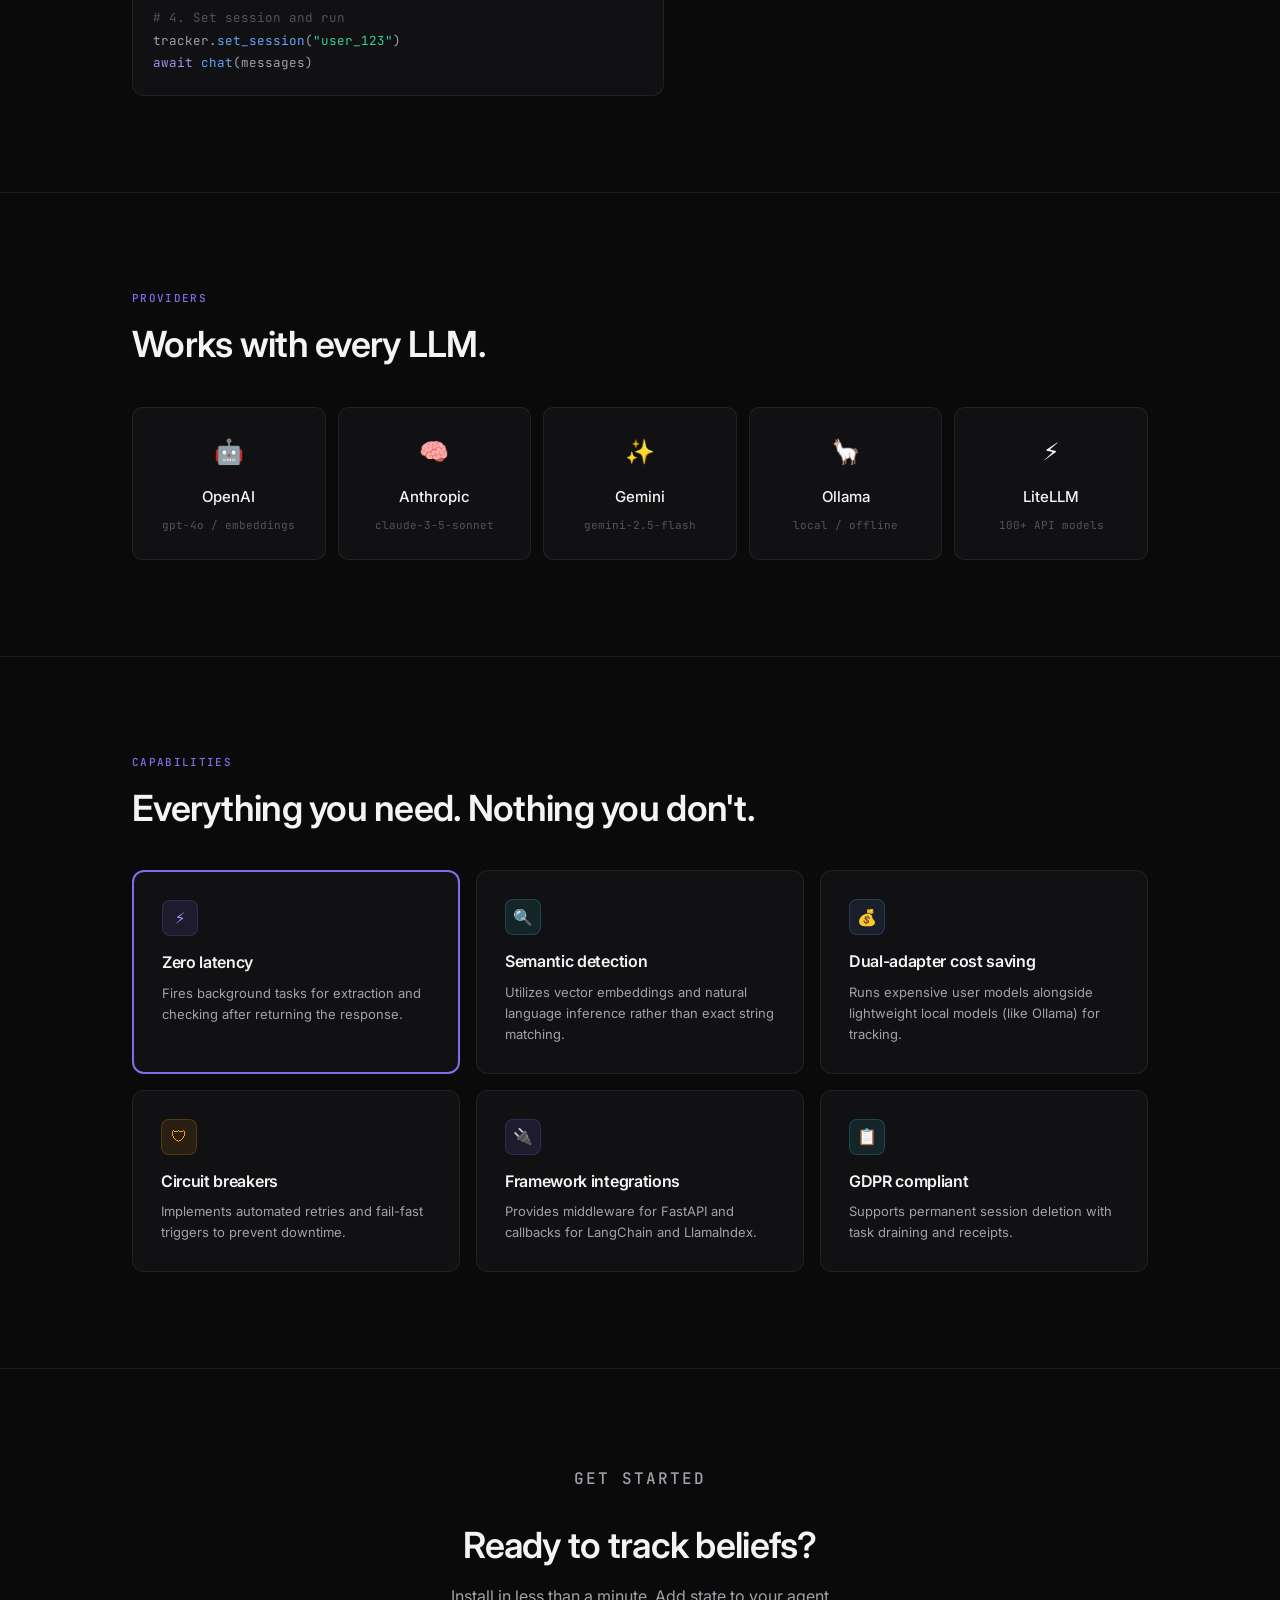
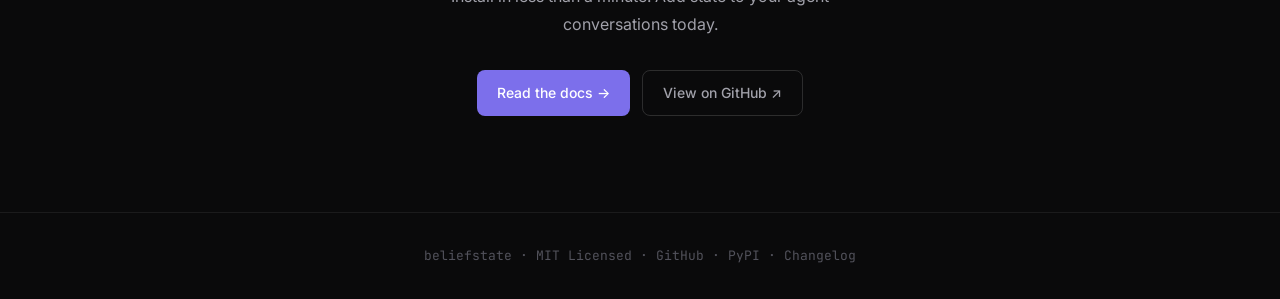
==== commit cececa76: "updated documentation" ====
--- a/docs/index.html
+++ b/docs/index.html
@@ -1,380 +1,1567 @@
 <!DOCTYPE html>
 <html lang="en">
 <head>
-  <meta charset="UTF-8">
-  <meta name="viewport" content="width=device-width, initial-scale=1.0">
-  <title>BeliefState — Universal LLM Belief State Tracker</title>
-  <meta name="description" content="BeliefState is an asynchronous, zero-latency belief state tracking layer for Python. Extract, track, and resolve contradictions from LLM conversations automatically.">
-  <link rel="stylesheet" href="style.css">
+<meta charset="UTF-8">
+<meta name="viewport" content="width=device-width, initial-scale=1.0">
+<title>beliefstate — Persistent Belief Tracking for LLM Applications</title>
+<link rel="preconnect" href="https://fonts.googleapis.com">
+<link rel="preconnect" href="https://fonts.gstatic.com" crossorigin>
+<link href="https://fonts.googleapis.com/css2?family=Inter:wght@400;500;600&family=JetBrains+Mono:wght@400;500&display=swap" rel="stylesheet">
+<style>
+  *, *::before, *::after {
+    box-sizing: border-box;
+    margin: 0;
+    padding: 0;
+  }
+
+  :root {
+    --bg:         #0A0A0B;
+    --bg-card:    #111113;
+    --bg-raised:  #18181B;
+    --border:     rgba(255,255,255,0.07);
+    --border-hi:  rgba(255,255,255,0.14);
+    --text-1:     #F4F4F5;
+    --text-2:     #A1A1AA;
+    --text-3:     #52525B;
+    --accent:     #7C6FEB;
+    --accent-lo:  rgba(124,111,235,0.12);
+    --accent-hi:  #9D93F0;
+    --green:      #34D399;
+    --green-lo:   rgba(52,211,235,0.10);
+    --red:        #F87171;
+    --red-lo:     rgba(248,113,113,0.10);
+    --amber:      #F59E0B;
+    --amber-lo:   rgba(245,158,11,0.10);
+    --blue:       #60A5FA;
+    --blue-lo:    rgba(96,165,250,0.10);
+    --sans:       'Inter', system-ui, sans-serif;
+    --mono:       'JetBrains Mono', monospace;
+  }
+
+  html {
+    scroll-behavior: smooth;
+    background: var(--bg);
+  }
+
+  body {
+    background: var(--bg);
+    color: var(--text-1);
+    font-family: var(--sans);
+    font-size: 16px;
+    line-height: 1.7;
+    -webkit-font-smoothing: antialiased;
+  }
+
+  /* Custom scrollbar styling */
+  ::-webkit-scrollbar {
+    width: 6px;
+    height: 6px;
+  }
+  ::-webkit-scrollbar-track {
+    background: transparent;
+  }
+  ::-webkit-scrollbar-thumb {
+    background: rgba(255, 255, 255, 0.12);
+    border-radius: 3px;
+  }
+  ::-webkit-scrollbar-thumb:hover {
+    background: rgba(255, 255, 255, 0.2);
+  }
+  html, body {
+    scrollbar-width: thin;
+    scrollbar-color: rgba(255, 255, 255, 0.12) transparent;
+  }
+
+  /* ── NAVIGATION ── */
+  nav:not(.prev-next-nav) {
+    position: fixed;
+    top: 0;
+    left: 0;
+    right: 0;
+    z-index: 100;
+    display: flex;
+    align-items: center;
+    justify-content: space-between;
+    padding: 0 2rem;
+    height: 56px;
+    background: rgba(10,10,11,0.85);
+    backdrop-filter: blur(12px);
+    border-bottom: 1px solid var(--border);
+  }
+
+  .nav-logo {
+    font-family: var(--mono);
+    font-size: 15px;
+    font-weight: 500;
+    color: var(--text-1);
+    display: inline-flex;
+    align-items: center;
+    gap: 8px;
+    text-decoration: none;
+  }
+
+  .nav-logo-dot {
+    width: 8px;
+    height: 8px;
+    border-radius: 50%;
+    background: var(--accent);
+    box-shadow: 0 0 8px var(--accent);
+  }
+
+  .nav-links {
+    display: flex;
+    align-items: center;
+    gap: 28px;
+    list-style: none;
+    height: 100%;
+  }
+
+  .nav-links li {
+    display: flex;
+    align-items: center;
+    height: 100%;
+  }
+
+  .nav-links a {
+    font-size: 13px;
+    color: var(--text-2);
+    text-decoration: none;
+    transition: color 0.15s;
+    display: flex;
+    align-items: center;
+    height: 100%;
+    border-bottom: 2px solid transparent;
+    padding: 0 4px;
+  }
+
+  .nav-links a:hover {
+    color: var(--text-1);
+  }
+
+  .nav-links a.active {
+    color: var(--text-1);
+    border-bottom: 2px solid var(--accent);
+  }
+
+  .nav-cta {
+    font-size: 13px;
+    font-weight: 500;
+    background: var(--accent);
+    color: #fff;
+    padding: 6px 16px;
+    border-radius: 6px;
+    text-decoration: none;
+    transition: background 0.15s;
+  }
+
+  .nav-cta:hover {
+    background: var(--accent-hi);
+  }
+
+  /* ── LAYOUT ── */
+  .container {
+    max-width: 1080px;
+    margin: 0 auto;
+    padding: 0 2rem;
+  }
+
+  section {
+    padding: 96px 0;
+    border-top: 1px solid var(--border);
+    position: relative;
+  }
+
+  h1, h2, h3 {
+    font-weight: 600;
+    letter-spacing: -0.02em;
+    color: var(--text-1);
+  }
+
+  h1 {
+    font-size: clamp(36px, 5vw, 58px);
+    line-height: 1.1;
+  }
+
+  h2 {
+    font-size: clamp(24px, 3vw, 36px);
+    line-height: 1.2;
+  }
+
+  h3 {
+    font-size: 18px;
+    line-height: 1.3;
+  }
+
+  .eyebrow {
+    font-family: var(--mono);
+    font-size: 11px;
+    font-weight: 500;
+    letter-spacing: 0.12em;
+    text-transform: uppercase;
+    color: var(--accent);
+    margin-bottom: 16px;
+  }
+
+  /* ── HERO ── */
+  .hero {
+    padding-top: 160px;
+    padding-bottom: 80px;
+    border-top: none;
+    overflow: hidden;
+  }
+
+  .hero-radial-bg {
+    position: absolute;
+    top: 0;
+    left: 50%;
+    transform: translateX(-50%);
+    width: 800px;
+    height: 600px;
+    background: radial-gradient(ellipse at center, rgba(124,111,235,0.12) 0%, transparent 70%);
+    pointer-events: none;
+    z-index: 0;
+  }
+
+  .hero-grid {
+    display: grid;
+    grid-template-columns: 1fr 1fr;
+    gap: 80px;
+    align-items: center;
+    position: relative;
+    z-index: 1;
+  }
+
+  .version-pill {
+    display: inline-flex;
+    align-items: center;
+    gap: 8px;
+    background: var(--accent-lo);
+    border: 1px solid rgba(124,111,235,0.25);
+    border-radius: 20px;
+    padding: 4px 12px;
+    font-family: var(--mono);
+    font-size: 12px;
+    color: var(--accent);
+    margin-bottom: 24px;
+  }
+
+  .hero h1 {
+    margin-bottom: 20px;
+  }
+
+  .hero h1 em {
+    font-style: normal;
+    color: var(--accent-hi);
+  }
+
+  .hero-sub {
+    font-size: 17px;
+    color: var(--text-2);
+    line-height: 1.7;
+    max-width: 480px;
+    margin-bottom: 36px;
+  }
+
+  .hero-actions {
+    display: flex;
+    gap: 12px;
+    flex-wrap: wrap;
+    margin-bottom: 32px;
+  }
+
+  /* ── BUTTON SYSTEM ── */
+  .btn-primary {
+    display: inline-flex;
+    align-items: center;
+    gap: 8px;
+    background: var(--accent);
+    color: #fff;
+    font-family: var(--sans);
+    font-size: 14px;
+    font-weight: 500;
+    padding: 10px 20px;
+    border-radius: 8px;
+    border: none;
+    text-decoration: none;
+    cursor: pointer;
+    transition: background 0.15s, transform 0.1s;
+  }
+
+  .btn-primary:hover {
+    background: var(--accent-hi);
+    transform: translateY(-1px);
+  }
+
+  .btn-ghost {
+    display: inline-flex;
+    align-items: center;
+    gap: 8px;
+    background: transparent;
+    color: var(--text-2);
+    font-family: var(--sans);
+    font-size: 14px;
+    font-weight: 500;
+    padding: 10px 20px;
+    border-radius: 8px;
+    border: 1px solid var(--border-hi);
+    text-decoration: none;
+    cursor: pointer;
+    transition: border-color 0.15s, color 0.15s;
+  }
+
+  .btn-ghost:hover {
+    border-color: var(--text-3);
+    color: var(--text-1);
+  }
+
+  .btn-small {
+    display: inline-flex;
+    align-items: center;
+    gap: 8px;
+    background: transparent;
+    color: var(--text-2);
+    font-family: var(--mono);
+    font-size: 12px;
+    font-weight: 500;
+    padding: 5px 12px;
+    border-radius: 6px;
+    border: 1px solid var(--border-hi);
+    text-decoration: none;
+    cursor: pointer;
+    transition: border-color 0.15s, color 0.15s;
+  }
+
+  .btn-small:hover {
+    border-color: var(--text-3);
+    color: var(--text-1);
+  }
+
+  .btn-icon {
+    background: none;
+    border: 1px solid var(--border);
+    color: var(--text-3);
+    border-radius: 5px;
+    padding: 3px 8px;
+    font-size: 11px;
+    cursor: pointer;
+    font-family: var(--mono);
+    transition: color 0.15s, border-color 0.15s;
+  }
+
+  .btn-icon:hover {
+    color: var(--text-1);
+    border-color: var(--border-hi);
+  }
+
+  /* ── INSTALL BAR ── */
+  .install-bar {
+    display: flex;
+    align-items: center;
+    gap: 12px;
+  }
+
+  .install-cmd {
+    background: var(--bg-raised);
+    border: 1px solid var(--border);
+    padding: 8px 16px;
+    border-radius: 6px;
+    display: flex;
+    align-items: center;
+    gap: 10px;
+  }
+
+  .install-cmd span.prefix {
+    color: var(--accent);
+  }
+
+  .install-cmd span.text {
+    color: var(--text-2);
+    font-family: var(--mono);
+    font-size: 13px;
+  }
+
+  /* ── CHAT TERMINAL DEMO ── */
+  .chat-demo {
+    background: var(--bg-card);
+    border: 1px solid var(--border);
+    border-radius: 12px;
+    overflow: hidden;
+    font-family: var(--mono);
+    font-size: 12.5px;
+  }
+
+  .chat-topbar {
+    background: var(--bg-raised);
+    border-bottom: 1px solid var(--border);
+    padding: 10px 16px;
+    display: flex;
+    align-items: center;
+    gap: 6px;
+  }
+
+  .chat-dot {
+    width: 10px;
+    height: 10px;
+    border-radius: 50%;
+  }
+
+  .chat-title {
+    font-size: 11px;
+    color: var(--text-3);
+    margin-left: 8px;
+  }
+
+  .chat-body {
+    padding: 24px;
+    display: flex;
+    flex-direction: column;
+    gap: 16px;
+  }
+
+  .msg {
+    display: flex;
+    flex-direction: column;
+    gap: 8px;
+  }
+
+  .msg-role {
+    font-size: 11px;
+    text-transform: uppercase;
+    letter-spacing: 0.12em;
+    color: var(--text-3);
+  }
+
+  .msg-text {
+    color: var(--text-2);
+    font-family: var(--sans);
+    font-size: 14px;
+    line-height: 1.5;
+    background: var(--bg-raised);
+    padding: 12px 16px;
+    border-radius: 8px;
+    border: 1px solid var(--border);
+  }
+
+  .belief-inject {
+    background: var(--accent-lo);
+    border: 1px solid rgba(124,111,235,0.14);
+    border-radius: 8px;
+    padding: 12px 16px;
+  }
+
+  .belief-inject-label {
+    font-size: 11px;
+    text-transform: uppercase;
+    letter-spacing: 0.12em;
+    color: var(--accent-hi);
+    margin-bottom: 6px;
+    font-weight: 500;
+  }
+
+  .belief-line {
+    font-size: 12px;
+    color: var(--text-2);
+    line-height: 1.6;
+  }
+
+  .contradiction-flag {
+    display: flex;
+    align-items: center;
+    gap: 8px;
+    font-size: 11px;
+    color: var(--red);
+    background: var(--red-lo);
+    border: 1px solid rgba(248,113,113,0.14);
+    padding: 8px 12px;
+    border-radius: 8px;
+    margin-top: 8px;
+  }
+
+  .resolved-flag {
+    display: flex;
+    align-items: center;
+    gap: 8px;
+    font-size: 11px;
+    color: var(--green);
+    background: var(--green-lo);
+    border: 1px solid rgba(52,211,235,0.14);
+    padding: 8px 12px;
+    border-radius: 8px;
+    margin-top: 8px;
+  }
+
+  /* ── PROBLEM SECTION ── */
+  .problem-grid {
+    display: grid;
+    grid-template-columns: 1fr 1fr;
+    gap: 40px;
+    margin-top: 56px;
+  }
+
+  .problem-card {
+    background: var(--bg-card);
+    border: 1px solid var(--border);
+    border-radius: 12px;
+    padding: 28px;
+    transition: border-color 0.15s;
+  }
+
+  .problem-card:hover {
+    border-color: var(--border-hi);
+  }
+
+  .problem-card-label {
+    font-family: var(--mono);
+    font-size: 11px;
+    text-transform: uppercase;
+    letter-spacing: 0.12em;
+    color: var(--red);
+    margin-bottom: 12px;
+  }
+
+  .problem-card h3 {
+    margin-bottom: 10px;
+  }
+
+  .problem-card p {
+    font-size: 14px;
+    color: var(--text-2);
+    margin-bottom: 24px;
+  }
+
+  .turn-block {
+    display: flex;
+    flex-direction: column;
+    gap: 10px;
+  }
+
+  .turn-pill {
+    font-family: var(--mono);
+    font-size: 12.5px;
+    padding: 8px 12px;
+    border-radius: 6px;
+    background: var(--bg-raised);
+    border: 1px solid var(--border);
+    color: var(--text-2);
+    line-height: 1.5;
+  }
+
+  .turn-pill.bad {
+    border-color: rgba(248,113,113,0.25);
+  }
+
+  .turn-pill.bad span.val {
+    color: var(--red);
+    font-weight: 500;
+  }
+
+  .silent-note {
+    font-family: var(--mono);
+    font-size: 11px;
+    color: var(--text-3);
+    text-align: center;
+    margin-top: 10px;
+  }
+
+  /* ── HOW IT WORKS SECTION ── */
+  .how-grid {
+    display: grid;
+    grid-template-columns: repeat(3, 1fr);
+    background: var(--border);
+    gap: 2px;
+    border-radius: 12px;
+    overflow: hidden;
+    margin-top: 40px;
+  }
+
+  .how-step {
+    background: var(--bg-card);
+    padding: 32px 28px;
+  }
+
+  .how-step-num {
+    font-family: var(--mono);
+    font-size: 11px;
+    color: var(--text-3);
+    margin-bottom: 16px;
+  }
+
+  .icon-square {
+    width: 36px;
+    height: 36px;
+    border-radius: 8px;
+    background: var(--accent-lo);
+    border: 1px solid rgba(124,111,235,0.2);
+    display: flex;
+    align-items: center;
+    justify-content: center;
+    font-size: 16px;
+    margin-bottom: 16px;
+  }
+
+  .how-step h3 {
+    font-size: 16px;
+    margin-bottom: 8px;
+  }
+
+  .how-step p {
+    font-size: 13px;
+    color: var(--text-2);
+    line-height: 1.6;
+  }
+
+  /* ── QUICKSTART SECTION ── */
+  .code-grid {
+    display: grid;
+    grid-template-columns: 1.2fr 1fr;
+    gap: 40px;
+    margin-top: 40px;
+    align-items: start;
+  }
+
+  .code-block {
+    background: var(--bg-card);
+    border: 1px solid var(--border);
+    border-radius: 12px;
+    overflow: hidden;
+  }
+
+  .code-topbar {
+    background: var(--bg-raised);
+    border-bottom: 1px solid var(--border);
+    padding: 10px 16px;
+    display: flex;
+    align-items: center;
+    gap: 6px;
+  }
+
+  .code-dot {
+    width: 10px;
+    height: 10px;
+    border-radius: 50%;
+  }
+
+  .code-filename {
+    font-family: var(--mono);
+    font-size: 11px;
+    color: var(--text-3);
+    margin-left: 8px;
+  }
+
+  .code-inner {
+    padding: 20px;
+    font-family: var(--mono);
+    font-size: 12.5px;
+    line-height: 1.8;
+    color: var(--text-2);
+    overflow-x: auto;
+    white-space: pre;
+  }
+
+  /* Syntax Highlighting */
+  .c-kw { color: var(--accent-hi); }
+  .c-fn { color: var(--blue); }
+  .c-str { color: var(--green); }
+  .c-dec { color: var(--amber); }
+  .c-cm { color: var(--text-3); }
+
+  .code-desc h3 {
+    margin-bottom: 16px;
+  }
+
+  .code-desc p {
+    font-size: 14px;
+    color: var(--text-2);
+    margin-bottom: 24px;
+  }
+
+  .green-callout-box {
+    background: var(--green-lo);
+    border: 1px solid rgba(52,211,235,0.2);
+    border-radius: 8px;
+    padding: 12px 16px;
+    font-family: var(--mono);
+    font-size: 13px;
+    color: var(--green);
+    line-height: 1.8;
+  }
+
+  /* ── PROVIDERS SECTION ── */
+  .provider-grid {
+    display: grid;
+    grid-template-columns: repeat(5, 1fr);
+    gap: 12px;
+    margin-top: 40px;
+  }
+
+  .provider-card {
+    background: var(--bg-card);
+    border: 1px solid var(--border);
+    border-radius: 10px;
+    padding: 24px;
+    text-align: center;
+    transition: border-color 0.15s;
+  }
+
+  .provider-card:hover {
+    border-color: var(--border-hi);
+  }
+
+  .provider-emoji {
+    font-size: 24px;
+    margin-bottom: 12px;
+  }
+
+  .provider-name {
+    font-size: 15px;
+    font-weight: 500;
+    color: var(--text-1);
+    margin-bottom: 6px;
+  }
+
+  .provider-note {
+    font-family: var(--mono);
+    font-size: 11px;
+    color: var(--text-3);
+  }
+
+  /* ── FEATURES SECTION ── */
+  .feature-grid {
+    display: grid;
+    grid-template-columns: repeat(3, 1fr);
+    gap: 16px;
+    margin-top: 40px;
+  }
+
+  .feature-card {
+    background: var(--bg-card);
+    border: 1px solid var(--border);
+    border-radius: 12px;
+    padding: 28px;
+    transition: border-color 0.15s;
+  }
+
+  .feature-card:hover {
+    border-color: var(--border-hi);
+  }
+
+  .feature-card.featured {
+    border: 2px solid var(--accent);
+  }
+
+  .feature-icon-square {
+    width: 36px;
+    height: 36px;
+    border-radius: 8px;
+    display: flex;
+    align-items: center;
+    justify-content: center;
+    font-size: 16px;
+    margin-bottom: 16px;
+  }
+
+  .feature-card h3 {
+    font-size: 16px;
+    margin-bottom: 10px;
+  }
+
+  .feature-card p {
+    font-size: 13px;
+    color: var(--text-2);
+    line-height: 1.6;
+  }
+
+  /* ── CTA SECTION ── */
+  .cta-section {
+    text-align: center;
+  }
+
+  .cta-section h2 {
+    margin-bottom: 16px;
+  }
+
+  .cta-section p {
+    color: var(--text-2);
+    font-size: 16px;
+    margin-bottom: 32px;
+    max-width: 480px;
+    margin-left: auto;
+    margin-right: auto;
+  }
+
+  .cta-actions {
+    display: flex;
+    gap: 12px;
+    justify-content: center;
+    flex-wrap: wrap;
+  }
+
+  /* ── FOOTER ── */
+  footer {
+    border-top: 1px solid var(--border);
+    padding: 32px 0;
+    text-align: center;
+    font-family: var(--mono);
+    font-size: 13px;
+    color: var(--text-3);
+  }
+
+  footer a {
+    color: var(--text-3);
+    text-decoration: none;
+    transition: color 0.15s;
+  }
+
+  footer a:hover {
+    color: var(--text-2);
+  }
+
+  /* ── RESPONSIVENESS ── */
+  /* ── RESPONSIVENESS ── */
+  @media (max-width: 1024px) {
+    section {
+      padding: 48px 0;
+    }
+    .hero {
+      padding-top: 80px;
+      padding-bottom: 48px;
+    }
+    .hero-grid {
+      grid-template-columns: 1fr;
+      gap: 32px;
+    }
+    .problem-grid {
+      grid-template-columns: 1fr;
+      gap: 20px;
+    }
+    .how-grid {
+      grid-template-columns: 1fr;
+      gap: 20px;
+    }
+    .code-grid {
+      grid-template-columns: 1fr;
+      gap: 24px;
+    }
+    .provider-grid {
+      grid-template-columns: repeat(3, 1fr);
+      gap: 12px;
+    }
+    .feature-grid {
+      grid-template-columns: repeat(2, 1fr);
+      gap: 16px;
+    }
+    .nav-links, .nav-cta {
+      display: none;
+    }
+    .mobile-menu-toggle {
+      display: flex;
+    }
+    .mobile-menu-overlay {
+      display: block;
+    }
+    h1 {
+      font-size: clamp(24px, 5vw, 36px);
+    }
+    h2 {
+      font-size: 20px;
+    }
+    h3 {
+      font-size: 16px;
+    }
+    p {
+      font-size: 14px;
+    }
+    pre {
+      font-size: 11px;
+      padding: 12px;
+    }
+    code {
+      font-size: 11px;
+    }
+    .table-wrapper {
+      max-width: 100%;
+      overflow-x: auto;
+      -webkit-overflow-scrolling: touch;
+      display: block;
+    }
+    .table-wrapper table {
+      min-width: 650px;
+    }
+  }
+
+  @media (max-width: 480px) {
+    section {
+      padding: 32px 0;
+    }
+    .hero {
+      padding-top: 60px;
+      padding-bottom: 32px;
+    }
+    .nav-logo {
+      font-size: 13px;
+    }
+    .nav-logo-dot {
+      width: 6px;
+      height: 6px;
+    }
+    h1 {
+      font-size: clamp(20px, 4vw, 28px);
+    }
+    h2 {
+      font-size: 18px;
+    }
+    h3 {
+      font-size: 14px;
+    }
+    p {
+      font-size: 13px;
+    }
+    pre {
+      font-size: 10px;
+      padding: 10px;
+      margin: 16px 0;
+    }
+    code {
+      font-size: 10px;
+    }
+    .provider-grid {
+      grid-template-columns: repeat(2, 1fr);
+    }
+    .feature-grid {
+      grid-template-columns: 1fr;
+    }
+    .install-bar {
+      flex-direction: column;
+      align-items: flex-start;
+    }
+    .hero-actions {
+      flex-direction: column;
+    }
+    .hero-actions a {
+      width: 100%;
+      justify-content: center;
+    }
+  }
+
+  /* ── MOBILE MENU TOGGLE ── */
+  .mobile-menu-toggle {
+    display: none;
+    flex-direction: column;
+    justify-content: center;
+    align-items: center;
+    width: 38px;
+    height: 38px;
+    background: var(--bg-raised);
+    border: 1px solid var(--border);
+    border-radius: 8px;
+    cursor: pointer;
+    padding: 0;
+    z-index: 110;
+    align-self: center;
+    position: relative;
+    transition: background-color 0.2s, border-color 0.2s;
+  }
+
+  .mobile-menu-toggle:hover {
+    background-color: var(--bg-card);
+    border-color: var(--border-hi);
+  }
+
+  .mobile-menu-toggle .line {
+    display: block;
+    width: 18px;
+    height: 1.5px;
+    background-color: var(--text-2);
+    border-radius: 1px;
+    position: absolute;
+    transition: transform 0.25s cubic-bezier(0.4, 0, 0.2, 1), opacity 0.25s cubic-bezier(0.4, 0, 0.2, 1), background-color 0.25s ease;
+  }
+
+  .mobile-menu-toggle .line:nth-child(1) {
+    transform: translateY(-5px);
+  }
+
+  .mobile-menu-toggle .line:nth-child(2) {
+    /* middle line, centered */
+  }
+
+  .mobile-menu-toggle .line:nth-child(3) {
+    transform: translateY(5px);
+  }
+
+  .mobile-menu-toggle.active .line:nth-child(1) {
+    transform: translateY(0) rotate(45deg);
+    background-color: var(--text-1);
+  }
+
+  .mobile-menu-toggle.active .line:nth-child(2) {
+    opacity: 0;
+    transform: translateX(8px);
+  }
+
+  .mobile-menu-toggle.active .line:nth-child(3) {
+    transform: translateY(0) rotate(-45deg);
+    background-color: var(--text-1);
+  }
+
+  /* ── MOBILE MENU OVERLAY ── */
+  .mobile-menu-overlay {
+    position: fixed;
+    top: 56px;
+    left: 0;
+    right: 0;
+    bottom: 0;
+    z-index: 99;
+    background: rgba(10, 10, 11, 0.88);
+    backdrop-filter: blur(20px);
+    -webkit-backdrop-filter: blur(20px);
+    opacity: 0;
+    pointer-events: none;
+    transition: transform 0.3s cubic-bezier(0.16, 1, 0.3, 1), opacity 0.3s cubic-bezier(0.16, 1, 0.3, 1);
+    transform: translateY(-16px);
+    overflow-y: auto;
+    padding: 32px 24px;
+    border-top: 1px solid var(--border);
+    display: none;
+  }
+
+  .mobile-menu-overlay.active {
+    opacity: 1;
+    pointer-events: auto;
+    transform: translateY(0);
+  }
+
+  .mobile-menu-container {
+    max-width: 600px;
+    margin: 0 auto;
+  }
+
+  .mobile-menu-group-title {
+    font-family: var(--mono);
+    font-size: 11px;
+    font-weight: 500;
+    text-transform: uppercase;
+    letter-spacing: 0.1em;
+    color: var(--text-3);
+    margin-bottom: 16px;
+    margin-top: 28px;
+  }
+
+  .mobile-menu-group-title:first-child {
+    margin-top: 0;
+  }
+
+  .mobile-nav-links {
+    list-style: none;
+    display: flex;
+    flex-direction: column;
+    gap: 16px;
+  }
+
+  .mobile-nav-links li {
+    opacity: 0;
+    transform: translateX(-10px);
+    transition: opacity 0.3s cubic-bezier(0.16, 1, 0.3, 1), transform 0.3s cubic-bezier(0.16, 1, 0.3, 1);
+  }
+
+  .mobile-menu-overlay.active .mobile-nav-links li {
+    opacity: 1;
+    transform: translateX(0);
+  }
+
+  /* Stagger delays for links */
+  .mobile-menu-overlay.active .mobile-nav-links li:nth-child(1) { transition-delay: 0.04s; }
+  .mobile-menu-overlay.active .mobile-nav-links li:nth-child(2) { transition-delay: 0.08s; }
+  .mobile-menu-overlay.active .mobile-nav-links li:nth-child(3) { transition-delay: 0.12s; }
+  .mobile-menu-overlay.active .mobile-nav-links li:nth-child(4) { transition-delay: 0.16s; }
+  .mobile-menu-overlay.active .mobile-nav-links li:nth-child(5) { transition-delay: 0.20s; }
+  .mobile-menu-overlay.active .mobile-nav-links li:nth-child(6) { transition-delay: 0.24s; }
+  .mobile-menu-overlay.active .mobile-nav-links li:nth-child(7) { transition-delay: 0.28s; }
+  .mobile-menu-overlay.active .mobile-nav-links li:nth-child(8) { transition-delay: 0.32s; }
+
+  .mobile-nav-links a {
+    font-size: 18px;
+    font-weight: 500;
+    color: var(--text-2);
+    text-decoration: none;
+    transition: color 0.15s;
+    display: block;
+  }
+
+  .mobile-nav-links a:hover,
+  .mobile-nav-links a.active {
+    color: var(--accent);
+  }
+
+  .mobile-sidebar-sections {
+    display: flex;
+    flex-direction: column;
+    gap: 12px;
+    margin-top: 12px;
+  }
+
+  .mobile-sidebar-sections a {
+    font-size: 14px;
+    color: var(--text-2);
+    text-decoration: none;
+    padding-left: 12px;
+    border-left: 2px solid var(--border);
+    display: block;
+    opacity: 0;
+    transform: translateX(-10px);
+    transition: opacity 0.3s cubic-bezier(0.16, 1, 0.3, 1), transform 0.3s cubic-bezier(0.16, 1, 0.3, 1), border-color 0.15s, color 0.15s;
+  }
+
+  .mobile-menu-overlay.active .mobile-sidebar-sections a {
+    opacity: 1;
+    transform: translateX(0);
+  }
+
+  /* Stagger delays for sections */
+  .mobile-menu-overlay.active .mobile-sidebar-sections a:nth-child(1) { transition-delay: 0.10s; }
+  .mobile-menu-overlay.active .mobile-sidebar-sections a:nth-child(2) { transition-delay: 0.14s; }
+  .mobile-menu-overlay.active .mobile-sidebar-sections a:nth-child(3) { transition-delay: 0.18s; }
+  .mobile-menu-overlay.active .mobile-sidebar-sections a:nth-child(4) { transition-delay: 0.22s; }
+  .mobile-menu-overlay.active .mobile-sidebar-sections a:nth-child(5) { transition-delay: 0.26s; }
+  .mobile-menu-overlay.active .mobile-sidebar-sections a:nth-child(6) { transition-delay: 0.30s; }
+  .mobile-menu-overlay.active .mobile-sidebar-sections a:nth-child(7) { transition-delay: 0.34s; }
+  .mobile-menu-overlay.active .mobile-sidebar-sections a:nth-child(8) { transition-delay: 0.38s; }
+  .mobile-menu-overlay.active .mobile-sidebar-sections a:nth-child(9) { transition-delay: 0.42s; }
+  .mobile-menu-overlay.active .mobile-sidebar-sections a:nth-child(10) { transition-delay: 0.46s; }
+
+  .mobile-sidebar-sections a:hover,
+  .mobile-sidebar-sections a.active {
+    color: var(--accent);
+    border-left-color: var(--accent);
+  }
+
+  body.no-scroll {
+    overflow: hidden;
+  }
+</style>
 </head>
 <body>
 
-<!-- Mobile Menu Button -->
-<button class="mobile-menu-btn" onclick="document.querySelector('.sidebar').classList.toggle('open')" aria-label="Toggle menu">☰</button>
-
-<div class="docs-layout">
-
-<!-- ═══════════════ SIDEBAR ═══════════════ -->
-<aside class="sidebar" id="sidebar">
-  <div class="sidebar-header">
-    <div class="sidebar-logo">BeliefState</div>
-    <div class="sidebar-version">v1.0.2</div>
+<!-- FIXED NAVIGATION BAR -->
+<nav>
+  <a href="index.html" class="nav-logo">
+    <span class="nav-logo-dot"></span>
+    beliefstate
+  </a>
+  <ul class="nav-links">
+    <li><a href="index.html" class="active">Docs</a></li>
+    <li><a href="configuration.html">Configuration</a></li>
+    <li><a href="adapters.html">Adapters</a></li>
+    <li><a href="stores.html">Stores</a></li>
+    <li><a href="integrations.html">Integrations</a></li>
+    <li><a href="advanced.html">Advanced</a></li>
+    <li><a href="reference.html">Reference</a></li>
+    <li><a href="https://github.com/abhay-2108/beliefstate" target="_blank" rel="noopener">GitHub</a></li>
+  </ul>
+  <a href="#quickstart" class="nav-cta">Get started</a>
+  <button class="mobile-menu-toggle" id="mobileMenuToggle" aria-label="Toggle Menu">
+    <span class="line"></span>
+    <span class="line"></span>
+    <span class="line"></span>
+  </button>
+</nav>
+
+<!-- MOBILE MENU OVERLAY -->
+<div class="mobile-menu-overlay" id="mobileMenuOverlay">
+  <div class="mobile-menu-container">
+    <div class="mobile-menu-group-title">Pages</div>
+    <ul class="mobile-nav-links">
+      <li><a href="index.html" class="active">Docs</a></li>
+      <li><a href="configuration.html">Configuration</a></li>
+      <li><a href="adapters.html">Adapters</a></li>
+      <li><a href="stores.html">Stores</a></li>
+      <li><a href="integrations.html">Integrations</a></li>
+      <li><a href="advanced.html">Advanced</a></li>
+      <li><a href="reference.html">Reference</a></li>
+      <li><a href="https://github.com/abhay-2108/beliefstate" target="_blank" rel="noopener">GitHub</a></li>
+    </ul>
+
+    <div class="mobile-menu-group-title">Sections</div>
+    <div class="mobile-sidebar-sections">
+      <a href="#problem">The Problem</a>
+      <a href="#how">How it Works</a>
+      <a href="#quickstart">Quickstart</a>
+      <a href="#features">Features</a>
+    </div>
   </div>
-  <nav>
-    <ul class="sidebar-nav">
-      <li class="nav-section-title">Getting Started</li>
-      <li><a href="index.html#installation">Installation</a></li>
-      <li><a href="index.html#quickstart">Quickstart</a></li>
-      <li><a href="index.html#core-concepts">Core Concepts</a></li>
-
-      <li class="nav-section-title">Configuration</li>
-      <li><a href="configuration.html#tracker-config">TrackerConfig</a></li>
-      <li><a href="configuration.html#prompts">Custom Prompts</a></li>
-
-      <li class="nav-section-title">Adapters</li>
-      <li><a href="adapters.html#adapters">Overview</a></li>
-      <li><a href="adapters.html#openai">OpenAI</a></li>
-      <li><a href="adapters.html#anthropic">Anthropic</a></li>
-      <li><a href="adapters.html#gemini">Google Gemini</a></li>
-      <li><a href="adapters.html#ollama">Ollama</a></li>
-      <li><a href="adapters.html#litellm">LiteLLM</a></li>
-      <li><a href="adapters.html#dual-adapter">Dual-Adapter</a></li>
-
-      <li class="nav-section-title">Stores</li>
-      <li><a href="stores.html#stores">Overview</a></li>
-      <li><a href="stores.html#sqlite-store">SQLite</a></li>
-      <li><a href="stores.html#redis-store">Redis</a></li>
-      <li><a href="stores.html#memory-store">In-Memory</a></li>
-
-      <li class="nav-section-title">Integrations</li>
-      <li><a href="integrations.html#fastapi">FastAPI</a></li>
-      <li><a href="integrations.html#flask">Flask</a></li>
-      <li><a href="integrations.html#asgi">ASGI</a></li>
-      <li><a href="integrations.html#langchain">LangChain</a></li>
-      <li><a href="integrations.html#llamaindex">LlamaIndex</a></li>
-      <li><a href="integrations.html#openai-assistants">OpenAI Assistants</a></li>
-
-      <li class="nav-section-title">Advanced</li>
-      <li><a href="advanced.html#dispatchers">Background Workers</a></li>
-      <li><a href="advanced.html#resilience">Resilience</a></li>
-      <li><a href="advanced.html#observability">Observability</a></li>
-      <li><a href="advanced.html#gdpr">GDPR & Privacy</a></li>
-
-      <li class="nav-section-title">Reference</li>
-      <li><a href="reference.html#api-reference">API Reference</a></li>
-      <li><a href="reference.html#changelog">Changelog</a></li>
-    </ul>
-  </nav>
-</aside>
-
-<button class="sidebar-toggle-btn" id="sidebar-toggle" aria-label="Toggle sidebar"></button>
-
-<!-- ═══════════════ MAIN CONTENT ═══════════════ -->
-<main class="main-content">
-
-<!-- ── Hero ── -->
+</div>
+
+<!-- HERO SECTION -->
 <section class="hero">
-  <div class="hero-badge">Open Source · MIT Licensed</div>
-  <h1>BeliefState</h1>
-  <p class="hero-tagline">
-    An asynchronous, zero-latency belief state tracking layer for Python.
-    Seamlessly intercepts LLM conversations, extracts factual beliefs, resolves contradictions,
-    and saves them to persistent storage — completely in the background.
-  </p>
-  <div class="hero-actions">
-    <div class="install-cmd" onclick="navigator.clipboard.writeText('pip install beliefstate')">
-      <span class="prompt">$</span> pip install beliefstate
-      <span style="color: var(--color-text-dim); font-size: 0.7rem; border: 1px solid var(--color-border); padding: 0.1rem 0.35rem; border-radius: 4px; font-family: var(--font-sans); text-transform: uppercase; font-weight: 600; letter-spacing: 0.05em; background: rgba(255,255,255,0.03);">Copy</span>
+  <div class="hero-radial-bg"></div>
+  <div class="container">
+    <div class="hero-grid">
+      <!-- Left Column: Copy -->
+      <div>
+        <div class="version-pill">● Open source · MIT · v1.0.2</div>
+        <h1>Your LLM <em>forgets</em> what it said.<br>beliefstate doesn't.</h1>
+        <p class="hero-sub">
+          beliefstate intercepts LLM conversations, extracts factual claims, and updates a local belief database in the background to catch contradictions before they reach your users.
+        </p>
+        <div class="hero-actions">
+          <a href="#quickstart" class="btn-primary">Quickstart →</a>
+          <a href="https://github.com/abhay-2108/beliefstate" class="btn-ghost" target="_blank" rel="noopener">GitHub ↗</a>
+        </div>
+        <div class="install-bar">
+          <div class="install-cmd">
+            <span class="prefix">$</span>
+            <span class="text">pip install beliefstate</span>
+            <button class="btn-icon copy-btn" id="hero-copy-btn">copy</button>
+          </div>
+        </div>
+      </div>
+
+      <!-- Right Column: Chat Terminal Demo Widget -->
+      <div>
+        <div class="chat-demo">
+          <div class="chat-topbar">
+            <div class="chat-dot" style="background:#EF4444"></div>
+            <div class="chat-dot" style="background:#F59E0B"></div>
+            <div class="chat-dot" style="background:#22C55E"></div>
+            <span class="chat-title">session: support_bot · user_7821</span>
+          </div>
+          <div class="chat-body">
+            <div class="msg">
+              <div class="msg-role">Turn 2 · user</div>
+              <div class="msg-text">We have a strict budget of $5,000 for the initial pilot.</div>
+            </div>
+
+            <div class="belief-inject">
+              <div class="belief-inject-label">beliefstate stored</div>
+              <div class="belief-line">("user", "budget", 5000) · confidence 0.98</div>
+            </div>
+
+            <div class="msg">
+              <div class="msg-role">Turn 2 · assistant</div>
+              <div class="msg-text">Understood. I will restrict all recommendations to stay below $5,000.</div>
+            </div>
+
+            <div class="msg">
+              <div class="msg-role">Turn 14 · assistant</div>
+              <div class="msg-text">Since you have a $10,000 budget, we recommend the premium package.</div>
+              <div class="contradiction-flag">
+                ⚠ contradiction detected · score 0.94
+              </div>
+              <div class="resolved-flag">
+                ✓ LLM self-corrects before user sees it
+              </div>
+            </div>
+          </div>
+        </div>
+      </div>
     </div>
-    <a href="#quickstart" class="btn-primary">Get Started →</a>
   </div>
 </section>
 
-<!-- ── Feature Highlights ── -->
-<div class="feature-grid">
-  <div class="feature-card">
-    <div class="icon" style="color: var(--color-primary); font-weight: 800; font-family: var(--font-mono);">01</div>
-    <h3>Zero-Latency</h3>
-    <p>Fire-and-forget background tasks. Your app never waits for extraction or contradiction detection.</p>
-  </div>
-  <div class="feature-card">
-    <div class="icon" style="color: var(--color-primary); font-weight: 800; font-family: var(--font-mono);">02</div>
-    <h3>5 Providers</h3>
-    <p>Native adapters for OpenAI, Anthropic, Gemini, Ollama, and LiteLLM with automatic retry and health checks.</p>
-  </div>
-  <div class="feature-card">
-    <div class="icon" style="color: var(--color-primary); font-weight: 800; font-family: var(--font-mono);">03</div>
-    <h3>Smart Contradictions</h3>
-    <p>Semantic embeddings + NLI judge to detect and resolve conflicting beliefs automatically.</p>
-  </div>
-  <div class="feature-card">
-    <div class="icon" style="color: var(--color-primary); font-weight: 800; font-family: var(--font-mono);">04</div>
-    <h3>Dual-Adapter</h3>
-    <p>Use an expensive model for your app and a cheap/local model for background tracking.</p>
-  </div>
-  <div class="feature-card">
-    <div class="icon" style="color: var(--color-primary); font-weight: 800; font-family: var(--font-mono);">05</div>
-    <h3>Production-Grade</h3>
-    <p>Circuit breakers, exponential backoff, health checks, OpenTelemetry tracing, and structured logging.</p>
-  </div>
-  <div class="feature-card">
-    <div class="icon" style="color: var(--color-primary); font-weight: 800; font-family: var(--font-mono);">06</div>
-    <h3>Plug-and-Play</h3>
-    <p>Middleware for FastAPI, Flask, ASGI, and callbacks for LangChain, LlamaIndex, and OpenAI Assistants.</p>
-  </div>
-</div>
-
-<!-- ═══════════════════════════════════════════════════ -->
-<!-- ── INSTALLATION ── -->
-<!-- ═══════════════════════════════════════════════════ -->
-<section class="doc-section" id="installation">
-  <h2>Installation</h2>
-  <p>Install the core package with pip. BeliefState requires <strong>Python 3.10+</strong>.</p>
-
-  <h4>Core Package</h4>
-  <pre><code><span class="cm"># Core package (includes SQLite store, async tracker)</span>
-pip install beliefstate</code></pre>
-
-  <h4>With Extras</h4>
-  <p>Install optional provider adapters, stores, and integrations as needed:</p>
-  <pre><code><span class="cm"># Individual providers</span>
-pip install <span class="st">"beliefstate[openai]"</span>
-pip install <span class="st">"beliefstate[anthropic]"</span>
-pip install <span class="st">"beliefstate[gemini]"</span>
-pip install <span class="st">"beliefstate[ollama]"</span>
-pip install <span class="st">"beliefstate[litellm]"</span>
-
-<span class="cm"># Stores</span>
-pip install <span class="st">"beliefstate[redis]"</span>
-pip install <span class="st">"beliefstate[postgres]"</span>
-
-<span class="cm"># Framework integrations</span>
-pip install <span class="st">"beliefstate[fastapi]"</span>
-pip install <span class="st">"beliefstate[flask]"</span>
-pip install <span class="st">"beliefstate[langchain]"</span>
-pip install <span class="st">"beliefstate[llamaindex]"</span>
-
-<span class="cm"># Background workers</span>
-pip install <span class="st">"beliefstate[celery]"</span>
-pip install <span class="st">"beliefstate[rq]"</span>
-
-<span class="cm"># Everything</span>
-pip install <span class="st">"beliefstate[all]"</span></code></pre>
-</section>
-
-<!-- ═══════════════════════════════════════════════════ -->
-<!-- ── QUICKSTART ── -->
-<!-- ═══════════════════════════════════════════════════ -->
-<section class="doc-section" id="quickstart">
-  <h2>Quickstart</h2>
-  <p>The fastest way to start tracking beliefs is the <code>@tracker.wrap</code> decorator. It transparently intercepts your LLM call, extracts beliefs from the conversation, and stores them — all without blocking your application.</p>
-
-  <pre><code><span class="code-label">python</span><span class="kw">import</span> asyncio
-<span class="kw">from</span> beliefstate <span class="kw">import</span> BeliefTracker, TrackerConfig
-<span class="kw">from</span> beliefstate.adapters <span class="kw">import</span> OpenAIAdapter
-
-# 1. Configure the tracker
-config = <span class="fn">TrackerConfig</span>(
-    enable_background_tasks=<span class="nb">True</span>,
-    store_type=<span class="st">"sqlite"</span>,
-    store_kwargs={<span class="st">"db_path"</span>: <span class="st">"user_beliefs.db"</span>}
-)
-
-# 2. Initialize adapter and tracker
-adapter = <span class="fn">OpenAIAdapter</span>(model=<span class="st">"gpt-4o"</span>, embed_model=<span class="st">"text-embedding-3-small"</span>)
-tracker = <span class="fn">BeliefTracker</span>(config=config, adapter=adapter)
-
-# 3. Wrap your LLM function — that's it!
-<span class="dc">@tracker.wrap</span>
-<span class="kw">async def</span> <span class="fn">chat</span>(messages):
-    <span class="kw">import</span> openai
-    client = openai.<span class="fn">AsyncOpenAI</span>()
-    response = <span class="kw">await</span> client.chat.completions.<span class="fn">create</span>(
-        model=<span class="st">"gpt-4o"</span>,
-        messages=messages
-    )
-    <span class="kw">return</span> response
-
-<span class="kw">async def</span> <span class="fn">main</span>():
-    # Set the active session
-    tracker.<span class="fn">set_session</span>(<span class="st">"user_123"</span>)
-
-    # Run normally — beliefs are extracted silently in the background
-    <span class="kw">await</span> <span class="fn">chat</span>([{<span class="st">"role"</span>: <span class="st">"user"</span>, <span class="st">"content"</span>: <span class="st">"I'm a Python developer living in Tokyo."</span>}])
-
-    # Later, retrieve beliefs as a context prompt
-    context = <span class="kw">await</span> tracker.<span class="fn">get_context_prompt</span>()
-    <span class="nb">print</span>(context)
-    # Output: "USER is Python developer\nUSER lives in Tokyo"
-
-if __name__ == "__main__":
-    asyncio.<span class="fn">run</span>(main())</code></pre>
-
-  <div class="callout tip">
-    <p><strong>Tip:</strong> Call <code>tracker.get_context_prompt()</code> to get formatted beliefs for injecting into your system prompt. This gives your LLM persistent memory across conversations.</p>
+<!-- THE PROBLEM SECTION -->
+<section id="problem">
+  <div class="container">
+    <p class="eyebrow">The problem</p>
+    <h2>LLMs are stateless.<br>Conversations are not.</h2>
+    <div class="problem-grid">
+      <!-- Card 1 -->
+      <div class="problem-card">
+        <div class="problem-card-label">Without beliefstate</div>
+        <h3>Silent contradictions ship to users</h3>
+        <p>The model makes claims early in the session, then contradicts them later because it does not maintain active state.</p>
+        <div class="turn-block">
+          <div class="turn-pill">
+            <span class="label">Turn 3:</span> user: My name is Raj.
+          </div>
+          <div class="turn-pill">
+            <span class="label">Turn 6:</span> assistant: Nice to meet you, Raj.
+          </div>
+          <div class="turn-pill bad">
+            <span class="label">Turn 15:</span> assistant: Happy to help, <span class="val">Alex</span>!
+          </div>
+          <div class="silent-note">// wrong name — never caught</div>
+        </div>
+      </div>
+
+      <!-- Card 2 -->
+      <div class="problem-card">
+        <div class="problem-card-label">Without beliefstate</div>
+        <h3>Context window is not memory</h3>
+        <p>Even with long context windows, crucial facts established early in a session get buried or ignored as the prompt grows.</p>
+        <div class="turn-block">
+          <div class="turn-pill">
+            <span class="label">Turn 2:</span> user: Note that I have a severe allergy to peanuts.
+          </div>
+          <div class="turn-pill">
+            <span class="label">Turn 30:</span> user: What dessert options do you recommend?
+          </div>
+          <div class="turn-pill bad">
+            <span class="label">Turn 30:</span> assistant: Try our <span class="val">peanut butter brownie</span>.
+          </div>
+          <div class="silent-note">// allergy fact buried in context — never caught</div>
+        </div>
+      </div>
+    </div>
   </div>
 </section>
 
-<!-- ═══════════════════════════════════════════════════ -->
-<!-- ── CORE CONCEPTS ── -->
-<!-- ═══════════════════════════════════════════════════ -->
-<section class="doc-section" id="core-concepts">
-  <h2>Core Concepts</h2>
-  <p>BeliefState follows a simple 3-stage pipeline that runs entirely in the background:</p>
-
-  <div class="architecture-diagram">
-    <pre>
-  ┌──────────────┐     ┌──────────────┐     ┌──────────────┐     ┌──────────────┐
-  │   LLM Call   │────>│   Extract    │────>│   Detect     │────>│   Resolve    │
-  │ (Your App)   │     │   Beliefs    │     │ Contradicts  │     │ & Store      │
-  └──────────────┘     └──────────────┘     └──────────────┘     └──────────────┘
-        │                     │                    │                     │
-    @tracker.wrap        BeliefExtractor    ContradictionDetector   BeliefResolver
-    intercepts call      LLM-based parse    Embedding similarity    Overwrite /
-    non-blocking         subject-pred-val   + NLI Judge scoring     Keep / Raise</pre>
+<!-- HOW IT WORKS SECTION -->
+<section id="how">
+  <div class="container">
+    <p class="eyebrow">How it works</p>
+    <h2>Tracks every turn.<br>Catches every conflict.</h2>
+    <div class="how-grid">
+      <!-- Step 01 -->
+      <div class="how-step">
+        <div class="how-step-num">01</div>
+        <div class="icon-square">🎯</div>
+        <h3>Intercept</h3>
+        <p>One decorator wraps your existing function. Works with any provider SDK.</p>
+      </div>
+
+      <!-- Step 02 -->
+      <div class="how-step">
+        <div class="how-step-num">02</div>
+        <div class="icon-square">💡</div>
+        <h3>Inject</h3>
+        <p>The system prompt gets relevant facts before the LLM call.</p>
+      </div>
+
+      <!-- Step 03 -->
+      <div class="how-step">
+        <div class="how-step-num">03</div>
+        <div class="icon-square">📤</div>
+        <h3>Return instantly</h3>
+        <p>The response returns to the user immediately. Zero latency added.</p>
+      </div>
+
+      <!-- Step 04 -->
+      <div class="how-step">
+        <div class="how-step-num">04</div>
+        <div class="icon-square">🔍</div>
+        <h3>Extract</h3>
+        <p>beliefstate extracts factual claims in the background as subject–predicate–value triples.</p>
+      </div>
+
+      <!-- Step 05 -->
+      <div class="how-step">
+        <div class="how-step-num">05</div>
+        <div class="icon-square">⚡</div>
+        <h3>Detect</h3>
+        <p>The checker evaluates contradictions using embedding similarity and NLI.</p>
+      </div>
+
+      <!-- Step 06 -->
+      <div class="how-step">
+        <div class="how-step-num">06</div>
+        <div class="icon-square">🛡</div>
+        <h3>Resolve</h3>
+        <p>The dispatcher applies your strategy: warn, ask, block, or update.</p>
+      </div>
+    </div>
   </div>
-
-  <h3>Pipeline Mechanics</h3>
-  <p>The belief state tracking process executes asynchronously through five discrete stages:</p>
-  <ul>
-    <li>
-      <strong>1. Interception:</strong> The <code>@tracker.wrap</code> decorator (or web framework middleware) intercepts the request payload and response text of your application's LLM calls, recording the conversation turns without modifying the application's runtime.
-    </li>
-    <li>
-      <strong>2. Asynchronous Dispatch:</strong> To achieve zero-latency overhead for your end users, the tracking payload is passed to a pluggable <code>Dispatcher</code>. In default <code>asyncio</code> mode, this registers a background task in the running event loop; in distributed environments, it serializes and offloads the task to Celery or RQ workers.
-    </li>
-    <li>
-      <strong>3. Fact Extraction:</strong> The <code>BeliefExtractor</code> processes the turn history and queries the configured <code>internal_adapter</code>. The model parses the conversation context and extracts declarative facts structured as subject-predicate-value triples, along with confidence estimations.
-    </li>
-    <li>
-      <strong>4. Contradiction Detection:</strong> Newly extracted facts are compared against existing beliefs for the session. The <code>ContradictionDetector</code> runs a two-step filter:
-      <ul>
-        <li><em>Semantic Filtering:</em> Filters stored beliefs using cosine similarity of embedding vectors, focusing only on conceptually related claims.</li>
-        <li><em>Logical Judgment:</em> Selected candidate pairs are analyzed by a Natural Language Inference (NLI) judge to determine if they entail (duplicate) or contradict the existing state.</li>
-      </ul>
-    </li>
-    <li>
-      <strong>5. Conflict Resolution & Storage:</strong> If a contradiction is detected, the <code>BeliefResolver</code> applies a resolution policy (such as overwriting with the newer claim, retaining the old belief, or raising an exception). Resolved facts are then persisted to the store.
-    </li>
-  </ul>
-
-  <h3>Beliefs</h3>
-  <p>A <code>Belief</code> is a structured fact extracted from conversation text. Each belief is a subject-predicate-value triple with metadata:</p>
-  <pre><code><span class="code-label">python</span><span class="kw">from</span> beliefstate <span class="kw">import</span> Belief
-
-belief = <span class="fn">Belief</span>(
-    subject=<span class="st">"USER"</span>,           <span class="cm"># Who/what this is about</span>
-    predicate=<span class="st">"lives in"</span>,      <span class="cm"># The relationship</span>
-    value=<span class="st">"Tokyo"</span>,             <span class="cm"># The value</span>
-    confidence=<span class="nu">1.0</span>,            <span class="cm"># 0.0–1.0 extraction confidence</span>
-    turn=<span class="nu">3</span>,                    <span class="cm"># Conversation turn number</span>
-    source=<span class="st">"user"</span>,             <span class="cm"># "user" or "assistant"</span>
-    belief_type=<span class="st">"assertion"</span>,    <span class="cm"># "assertion" or "update"</span>
-    is_hypothetical=<span class="nb">False</span>,     <span class="cm"># Skip hypothetical beliefs in prompts</span>
-)</code></pre>
-
-  <h3>Sessions & Conversations</h3>
-  <p>BeliefState uses a <strong>session</strong> model for grouping beliefs by user, and optionally by <strong>conversation thread</strong>:</p>
-  <pre><code><span class="code-label">python</span># Set session (required)
-tracker.<span class="fn">set_session</span>(<span class="st">"user_123"</span>)
-
-# Optionally set conversation within the session
-tracker.<span class="fn">set_conversation</span>(<span class="st">"conv_abc"</span>)
-
-# Retrieve beliefs scoped to conversation
-context = <span class="kw">await</span> tracker.<span class="fn">get_context_prompt</span>(conversation_id=<span class="st">"conv_abc"</span>)</code></pre>
 </section>
 
-<!-- ── Footer ── -->
-<footer class="site-footer">
-  <p>
-    MIT Licensed · <a href="https://github.com/abhay-2108/beliefstate">GitHub</a> · <a href="https://pypi.org/project/beliefstate/">PyPI</a>
-  </p>
+<!-- QUICKSTART SECTION -->
+<section id="quickstart">
+  <div class="container">
+    <p class="eyebrow">Quickstart</p>
+    <h2>Add one decorator. Done.</h2>
+    <div class="code-grid">
+      <!-- Left Column: Code -->
+      <div class="code-block">
+        <div class="code-topbar">
+          <div class="code-dot" style="background:#EF4444"></div>
+          <div class="code-dot" style="background:#F59E0B"></div>
+          <div class="code-dot" style="background:#22C55E"></div>
+          <span class="code-filename">app.py</span>
+          <button class="btn-icon copy-btn">copy</button>
+        </div>
+        <div class="code-inner"><span class="c-kw">from</span> beliefstate <span class="c-kw">import</span> <span class="c-fn">BeliefTracker</span>, <span class="c-fn">TrackerConfig</span>
+<span class="c-kw">from</span> beliefstate.adapters <span class="c-kw">import</span> <span class="c-fn">OpenAIAdapter</span>
+<span class="c-kw">import</span> openai
+
+<span class="c-cm"># 1. Configure belief store</span>
+config = <span class="c-fn">TrackerConfig</span>(
+    store_type=<span class="c-str">"sqlite"</span>,
+    store_kwargs={<span class="c-str">"db_path"</span>: <span class="c-str">"beliefs.db"</span>}
+)
+
+<span class="c-cm"># 2. Initialize provider adapter</span>
+adapter = <span class="c-fn">OpenAIAdapter</span>(model=<span class="c-str">"gpt-4o"</span>)
+tracker = <span class="c-fn">BeliefTracker</span>(config=config, adapter=adapter)
+
+<span class="c-cm"># 3. Intercept your LLM handler</span>
+<span class="c-dec">@tracker.wrap</span>
+<span class="c-kw">async def</span> <span class="c-fn">chat</span>(messages):
+    client = openai.<span class="c-fn">AsyncOpenAI</span>()
+    <span class="c-kw">return await</span> client.chat.completions.<span class="c-fn">create</span>(
+        model=<span class="c-str">"gpt-4o"</span>, messages=messages
+    )
+
+<span class="c-cm"># 4. Set session and run</span>
+tracker.<span class="c-fn">set_session</span>(<span class="c-str">"user_123"</span>)
+<span class="c-kw">await</span> <span class="c-fn">chat</span>(messages)</div>
+      </div>
+
+      <!-- Right Column: Description -->
+      <div class="code-desc">
+        <h3>Three lines of integration</h3>
+        <p>beliefstate integrates without altering your core logic. The decorator intercepts messages, queries the database, and injects state automatically.</p>
+        <p>You retain full control over the LLM arguments. You can also query the session database directly or use manual hooks for custom workflows.</p>
+        <div class="green-callout-box">
+          <div>✓ Works with async def and regular def</div>
+          <div>✓ Zero latency on user-facing responses</div>
+          <div>✓ Fails safely — never crashes your app</div>
+        </div>
+      </div>
+    </div>
+  </div>
+</section>
+
+<!-- PROVIDERS SECTION -->
+<section>
+  <div class="container">
+    <p class="eyebrow">Providers</p>
+    <h2>Works with every LLM.</h2>
+    <div class="provider-grid">
+      <!-- Card 1 -->
+      <div class="provider-card">
+        <div class="provider-emoji">🤖</div>
+        <div class="provider-name">OpenAI</div>
+        <div class="provider-note">gpt-4o / embeddings</div>
+      </div>
+
+      <!-- Card 2 -->
+      <div class="provider-card">
+        <div class="provider-emoji">🧠</div>
+        <div class="provider-name">Anthropic</div>
+        <div class="provider-note">claude-3-5-sonnet</div>
+      </div>
+
+      <!-- Card 3 -->
+      <div class="provider-card">
+        <div class="provider-emoji">✨</div>
+        <div class="provider-name">Gemini</div>
+        <div class="provider-note">gemini-2.5-flash</div>
+      </div>
+
+      <!-- Card 4 -->
+      <div class="provider-card">
+        <div class="provider-emoji">🦙</div>
+        <div class="provider-name">Ollama</div>
+        <div class="provider-note">local / offline</div>
+      </div>
+
+      <!-- Card 5 -->
+      <div class="provider-card">
+        <div class="provider-emoji">⚡</div>
+        <div class="provider-name">LiteLLM</div>
+        <div class="provider-note">100+ API models</div>
+      </div>
+    </div>
+  </div>
+</section>
+
+<!-- FEATURES SECTION -->
+<section>
+  <div class="container">
+    <p class="eyebrow">Capabilities</p>
+    <h2>Everything you need. Nothing you don't.</h2>
+    <div class="feature-grid">
+      <!-- Card 1 (Zero latency - Featured with 2px accent border) -->
+      <div class="feature-card featured">
+        <div class="feature-icon-square" style="background:var(--accent-lo); border:1px solid rgba(124,111,235,0.2); color:var(--accent-hi);">⚡</div>
+        <h3>Zero latency</h3>
+        <p>Fires background tasks for extraction and checking after returning the response.</p>
+      </div>
+
+      <!-- Card 2 (Semantic detect) -->
+      <div class="feature-card">
+        <div class="feature-icon-square" style="background:var(--green-lo); border:1px solid rgba(52,211,235,0.2); color:var(--green);">🔍</div>
+        <h3>Semantic detection</h3>
+        <p>Utilizes vector embeddings and natural language inference rather than exact string matching.</p>
+      </div>
+
+      <!-- Card 3 (Dual-adapter) -->
+      <div class="feature-card">
+        <div class="feature-icon-square" style="background:var(--blue-lo); border:1px solid rgba(96,165,250,0.2); color:var(--blue);">💰</div>
+        <h3>Dual-adapter cost saving</h3>
+        <p>Runs expensive user models alongside lightweight local models (like Ollama) for tracking.</p>
+      </div>
+
+      <!-- Card 4 (Circuit breaker) -->
+      <div class="feature-card">
+        <div class="feature-icon-square" style="background:var(--amber-lo); border:1px solid rgba(245,158,11,0.2); color:var(--amber);">🛡</div>
+        <h3>Circuit breakers</h3>
+        <p>Implements automated retries and fail-fast triggers to prevent downtime.</p>
+      </div>
+
+      <!-- Card 5 (Integrations) -->
+      <div class="feature-card">
+        <div class="feature-icon-square" style="background:var(--accent-lo); border:1px solid rgba(124,111,235,0.2); color:var(--accent-hi);">🔌</div>
+        <h3>Framework integrations</h3>
+        <p>Provides middleware for FastAPI and callbacks for LangChain and LlamaIndex.</p>
+      </div>
+
+      <!-- Card 6 (GDPR) -->
+      <div class="feature-card">
+        <div class="feature-icon-square" style="background:var(--green-lo); border:1px solid rgba(52,211,235,0.2); color:var(--green);">📋</div>
+        <h3>GDPR compliant</h3>
+        <p>Supports permanent session deletion with task draining and receipts.</p>
+      </div>
+    </div>
+  </div>
+</section>
+
+<!-- CTA SECTION -->
+<section class="cta-section">
+  <div class="container">
+    <p class="eyebrow">Get started</p>
+    <h2>Ready to track beliefs?</h2>
+    <p>Install in less than a minute. Add state to your agent conversations today.</p>
+    <div class="cta-actions">
+      <a href="configuration.html" class="btn-primary">Read the docs →</a>
+      <a href="https://github.com/abhay-2108/beliefstate" class="btn-ghost" target="_blank" rel="noopener">View on GitHub ↗</a>
+    </div>
+  </div>
+</section>
+
+<!-- FOOTER -->
+<footer>
+  <div class="container">
+    beliefstate · MIT Licensed ·
+    <a href="https://github.com/abhay-2108/beliefstate" target="_blank" rel="noopener">GitHub</a> ·
+    <a href="https://pypi.org/project/beliefstate/" target="_blank" rel="noopener">PyPI</a> ·
+    <a href="reference.html#changelog">Changelog</a>
+  </div>
 </footer>
 
-</main>
-</div>
-
-<!-- ── Sidebar logic ── -->
 <script>
-  // Highlight active sidebar link based on current page and scroll position
-  const sections = document.querySelectorAll('.doc-section');
-  const navLinks = document.querySelectorAll('.sidebar-nav a');
-
-  function highlightCurrentLink() {
-    const currentPath = window.location.pathname.split('/').pop() || 'index.html';
-    const currentHash = window.location.hash;
-    
-    let matched = false;
-    navLinks.forEach(link => {
-      link.classList.remove('active');
-      const href = link.getAttribute('href');
-      
-      // If there's a hash, match the exact page + hash
-      if (currentHash && href.endsWith(currentHash)) {
-        link.classList.add('active');
-        matched = true;
-      }
-    });
-
-    // If no hash or no hash match, match the page itself (first link matching the page)
-    if (!matched) {
-      for (const link of navLinks) {
-        const href = link.getAttribute('href');
-        if (href.startsWith(currentPath) || (currentPath === 'index.html' && href.startsWith('index.html')) || (currentPath === '' && href.startsWith('index.html'))) {
-          link.classList.add('active');
-          break;
+  // Copy to clipboard handler
+  document.querySelectorAll('.copy-btn').forEach(btn => {
+    btn.addEventListener('click', () => {
+      const codeBlock = btn.closest('.code-block');
+      let textToCopy = 'pip install beliefstate';
+      if (codeBlock) {
+        const codeElement = codeBlock.querySelector('.code-inner');
+        if (codeElement) {
+          textToCopy = codeElement.innerText || codeElement.textContent;
         }
       }
-    }
-  }
-
-  // Highlight active sidebar link on scroll (for sections on the current page)
-  const observer = new IntersectionObserver((entries) => {
-    entries.forEach(entry => {
-      if (entry.isIntersecting) {
-        const targetId = entry.target.id;
-        navLinks.forEach(link => {
-          const href = link.getAttribute('href');
-          if (href.endsWith(`#${targetId}`)) {
-            navLinks.forEach(l => l.classList.remove('active'));
-            link.classList.add('active');
-          }
+      navigator.clipboard.writeText(textToCopy)
+        .then(() => {
+          btn.textContent = '✓ copied';
+          setTimeout(() => {
+            btn.textContent = 'copy';
+          }, 1500);
+        })
+        .catch(err => {
+          console.error('Failed to copy: ', err);
         });
-      }
-    });
-  }, { rootMargin: '-20% 0px -70% 0px' });
-
-  sections.forEach(section => observer.observe(section));
-  
-  highlightCurrentLink();
-  window.addEventListener('hashchange', highlightCurrentLink);
-
-  // Close mobile sidebar on link click
-  navLinks.forEach(link => {
-    link.addEventListener('click', () => {
-      const sidebar = document.querySelector('.sidebar');
-      if (sidebar) sidebar.classList.remove('open');
     });
   });
-
-  // Sidebar Collapse / Expand Logic
-  const sidebarToggle = document.getElementById('sidebar-toggle');
-  
-  // On load, restore state
-  if (localStorage.getItem('sidebar-collapsed') === 'true') {
-    document.body.classList.add('sidebar-collapsed');
-  } else {
-    document.body.classList.remove('sidebar-collapsed');
-  }
-
-  if (sidebarToggle) {
-    sidebarToggle.addEventListener('click', () => {
-      const isCollapsed = document.body.classList.toggle('sidebar-collapsed');
-      localStorage.setItem('sidebar-collapsed', isCollapsed);
-    });
-  }
 </script>
-
+<script src="script.js"></script>
 </body>
 </html>
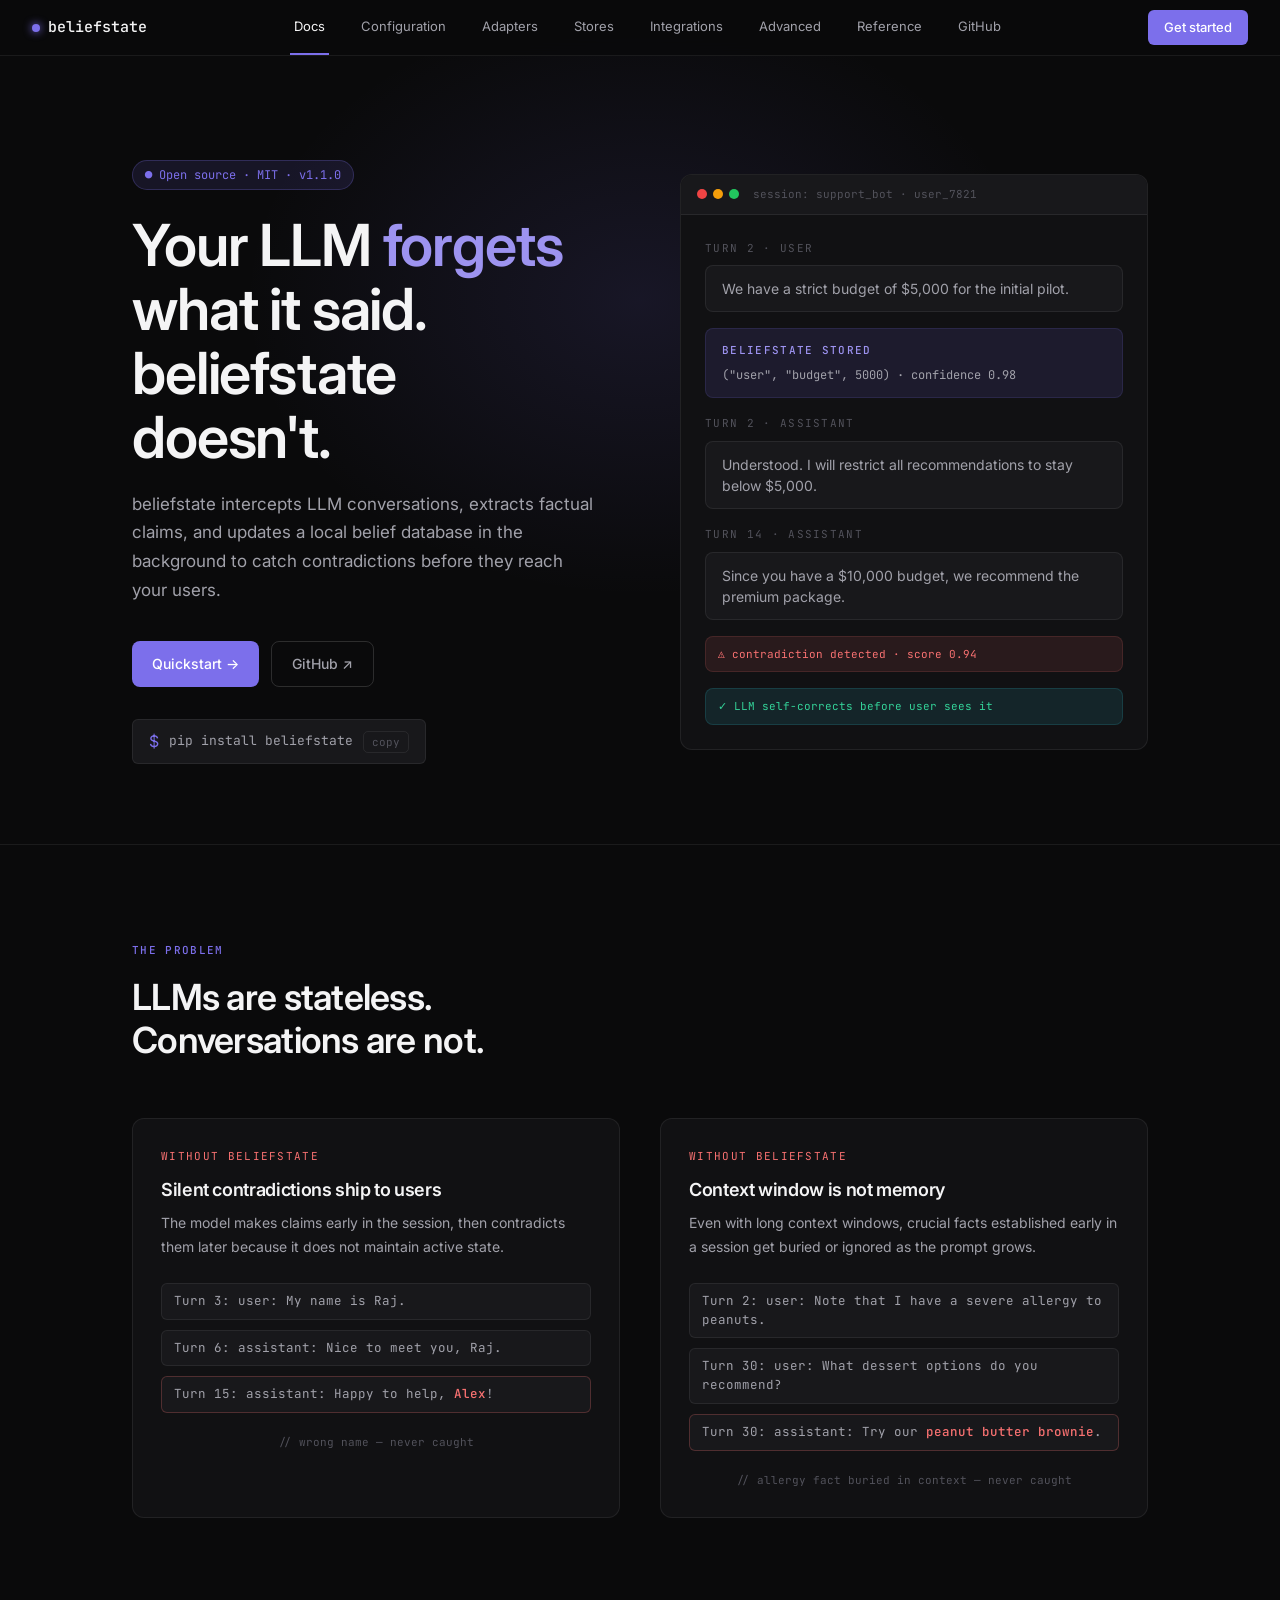
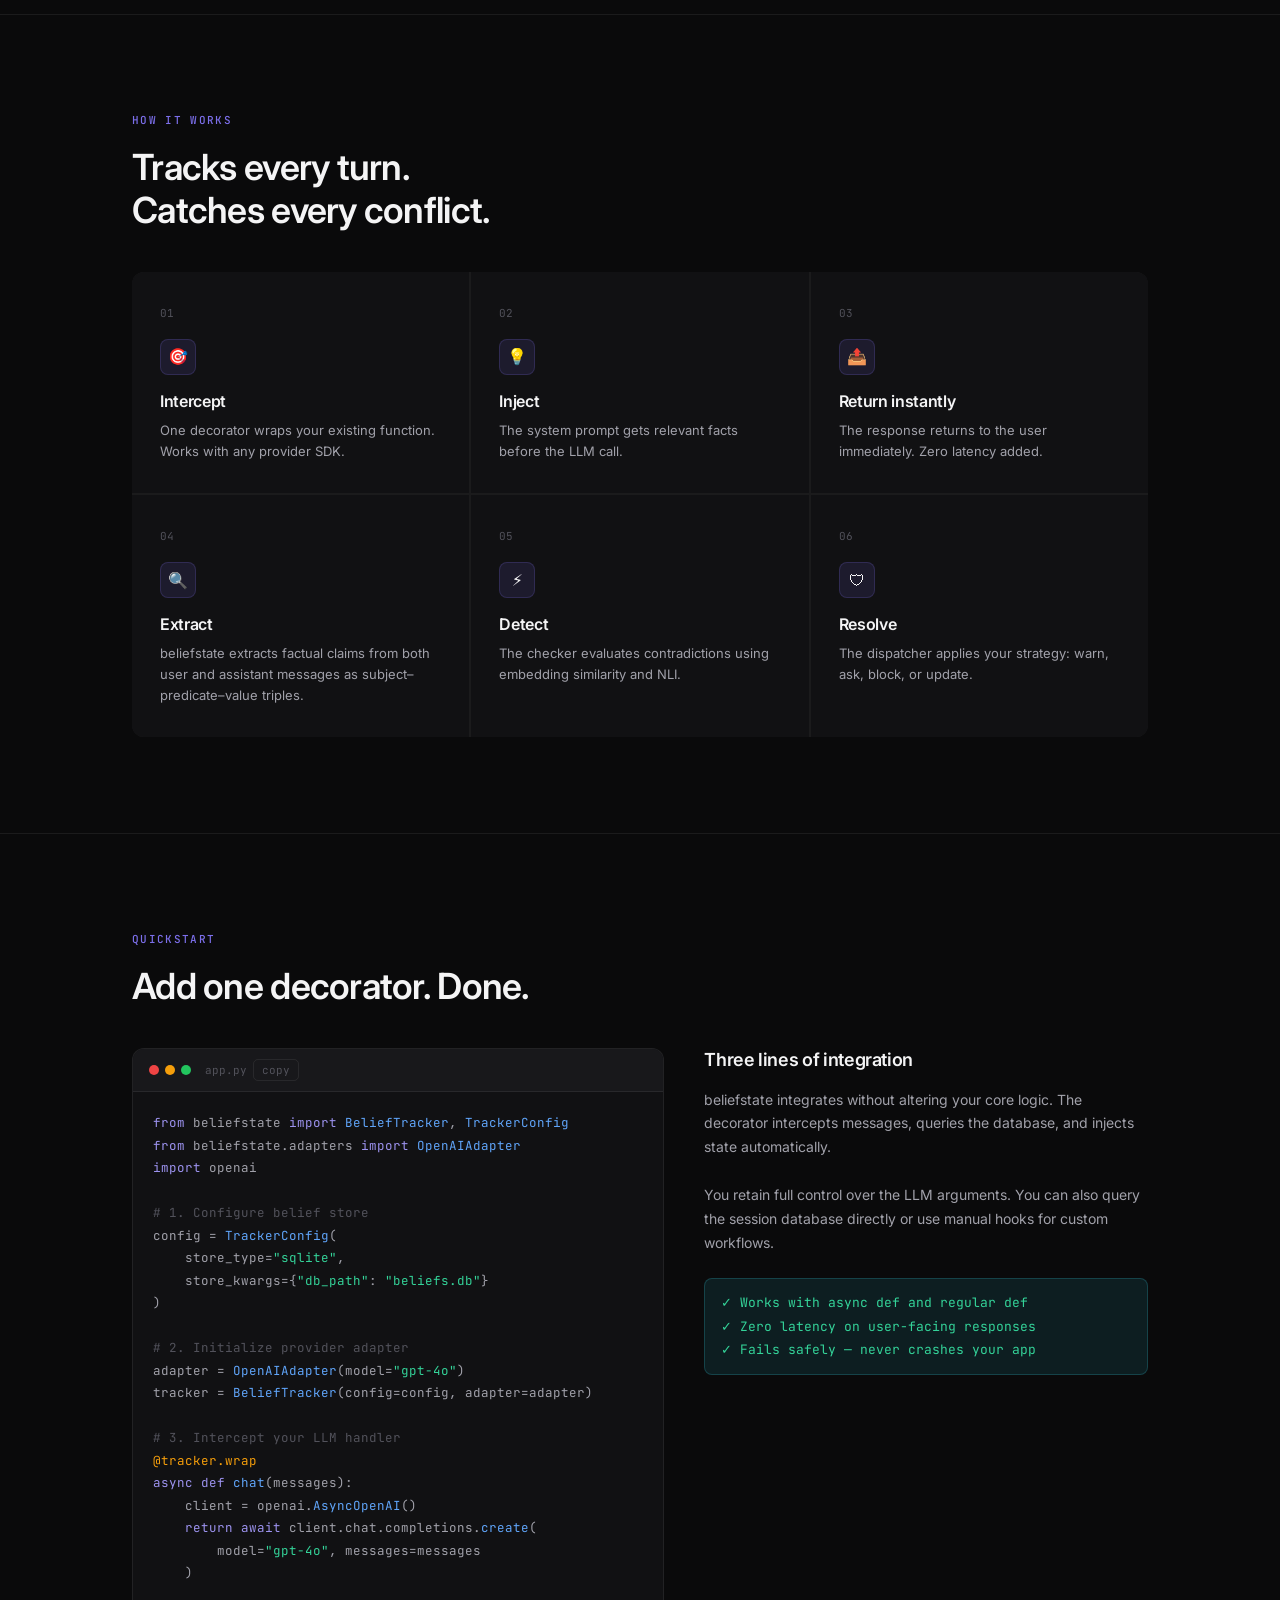
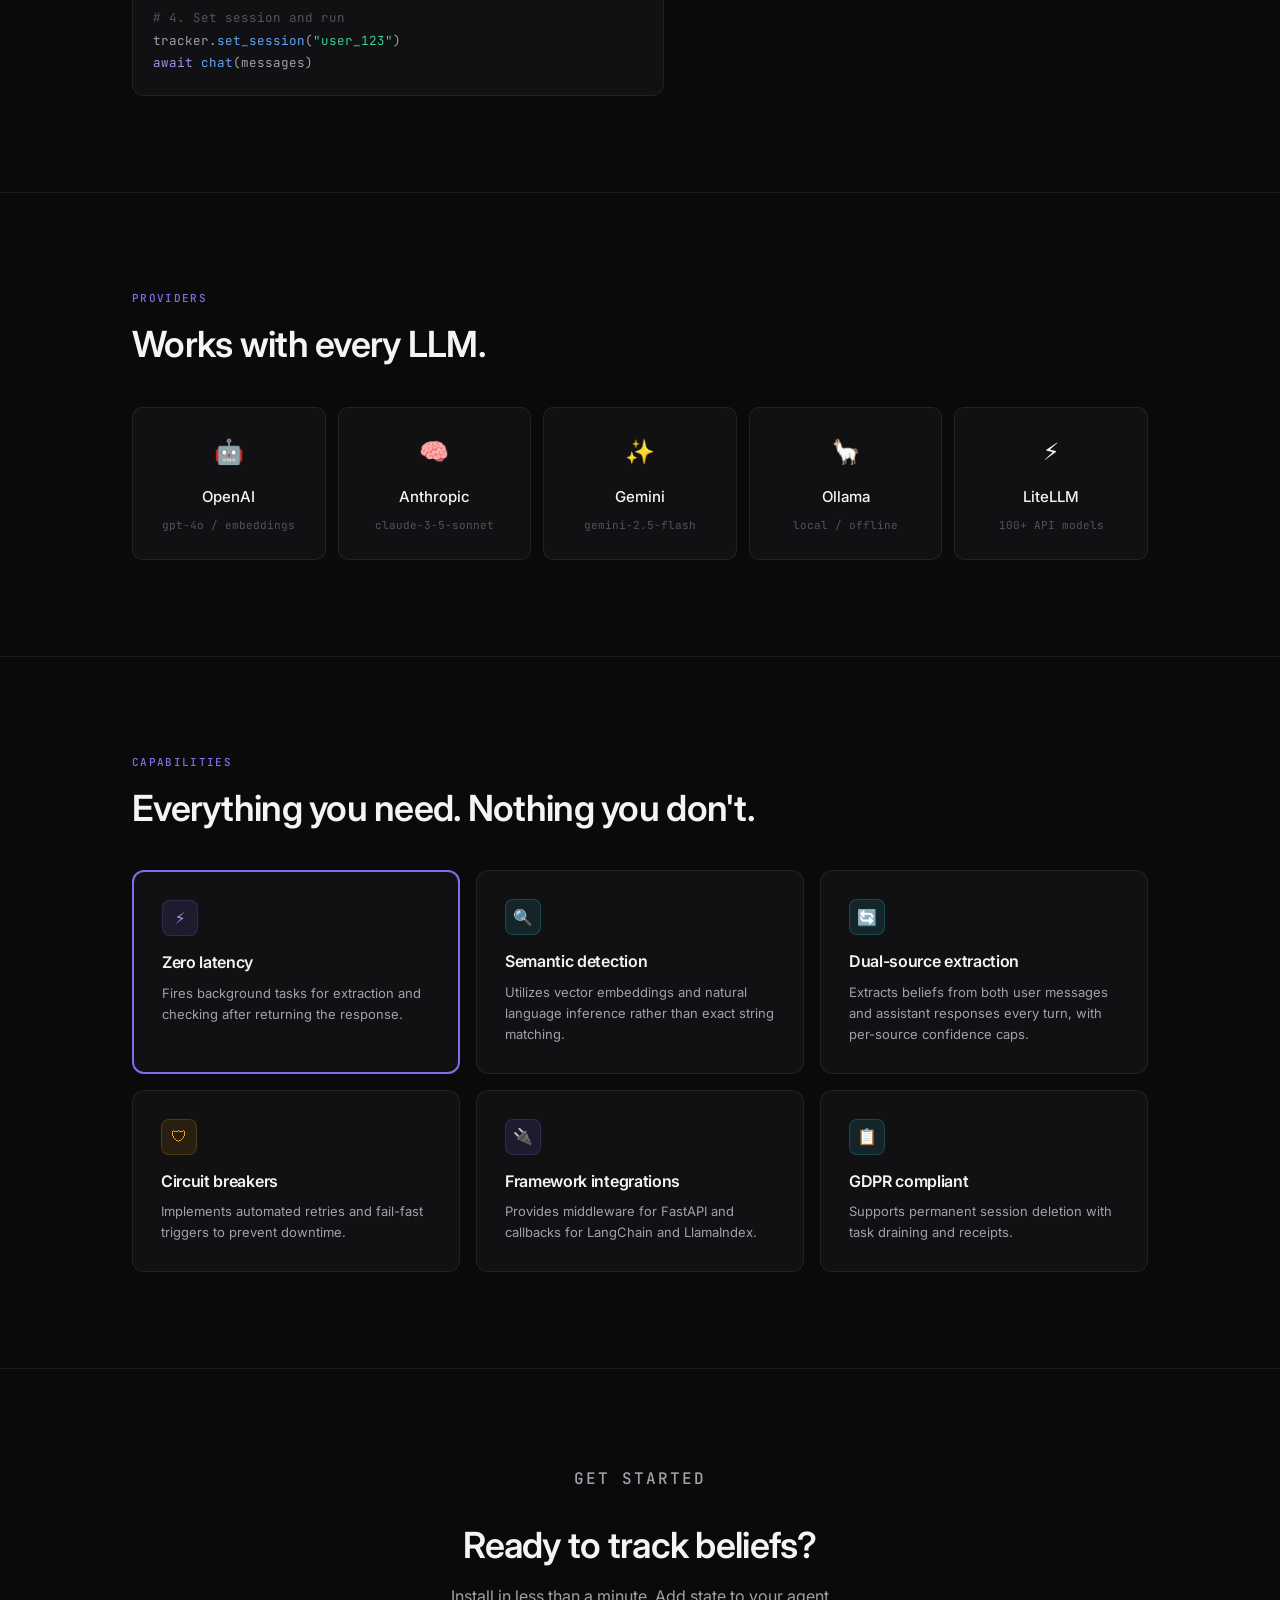
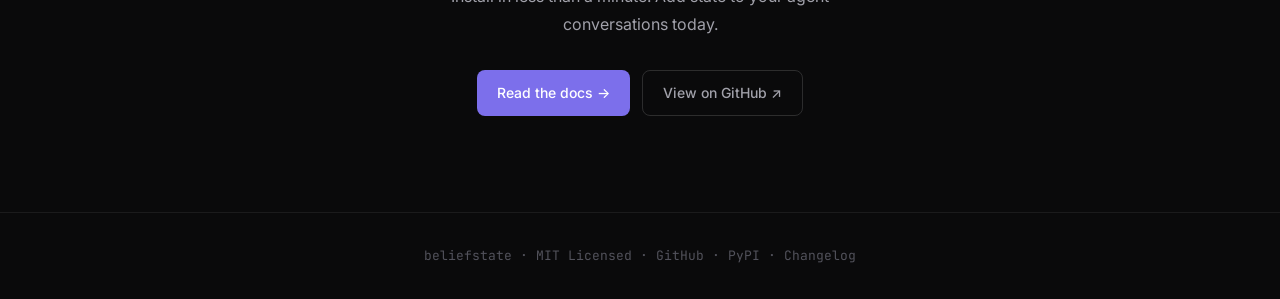
==== commit f343a648: "chore: bump version to v1.1.0 for release - pyproject.toml: version 1.0.2 -> 1.1.0 - CHANGELOG.md: m" ====
--- a/docs/index.html
+++ b/docs/index.html
@@ -853,10 +853,10 @@
     .nav-links, .nav-cta {
       display: none;
     }
-    .mobile-menu-toggle {
+    nav:not(.prev-next-nav) .mobile-menu-toggle {
       display: flex;
     }
-    .mobile-menu-overlay {
+    body .mobile-menu-overlay {
       display: block;
     }
     h1 {
@@ -981,9 +981,7 @@
     transform: translateY(-5px);
   }
 
-  .mobile-menu-toggle .line:nth-child(2) {
-    /* middle line, centered */
-  }
+  /* Note: .mobile-menu-toggle .line:nth-child(2) (middle line) is centered by default and needs no transform */
 
   .mobile-menu-toggle .line:nth-child(3) {
     transform: translateY(5px);
@@ -1198,7 +1196,7 @@
     <div class="hero-grid">
       <!-- Left Column: Copy -->
       <div>
-        <div class="version-pill">● Open source · MIT · v1.0.2</div>
+        <div class="version-pill">● Open source · MIT · v1.1.0</div>
         <h1>Your LLM <em>forgets</em> what it said.<br>beliefstate doesn't.</h1>
         <p class="hero-sub">
           beliefstate intercepts LLM conversations, extracts factual claims, and updates a local belief database in the background to catch contradictions before they reach your users.
@@ -1340,7 +1338,7 @@
         <div class="how-step-num">04</div>
         <div class="icon-square">🔍</div>
         <h3>Extract</h3>
-        <p>beliefstate extracts factual claims in the background as subject–predicate–value triples.</p>
+        <p>beliefstate extracts factual claims from both user and assistant messages as subject–predicate–value triples.</p>
       </div>
 
       <!-- Step 05 -->
@@ -1483,11 +1481,11 @@
         <p>Utilizes vector embeddings and natural language inference rather than exact string matching.</p>
       </div>
 
-      <!-- Card 3 (Dual-adapter) -->
+      <!-- Card 3 (Dual-source extraction) -->
       <div class="feature-card">
-        <div class="feature-icon-square" style="background:var(--blue-lo); border:1px solid rgba(96,165,250,0.2); color:var(--blue);">💰</div>
-        <h3>Dual-adapter cost saving</h3>
-        <p>Runs expensive user models alongside lightweight local models (like Ollama) for tracking.</p>
+        <div class="feature-icon-square" style="background:var(--green-lo); border:1px solid rgba(52,211,235,0.2); color:var(--green);">🔄</div>
+        <h3>Dual-source extraction</h3>
+        <p>Extracts beliefs from both user messages and assistant responses every turn, with per-source confidence caps.</p>
       </div>
 
       <!-- Card 4 (Circuit breaker) -->
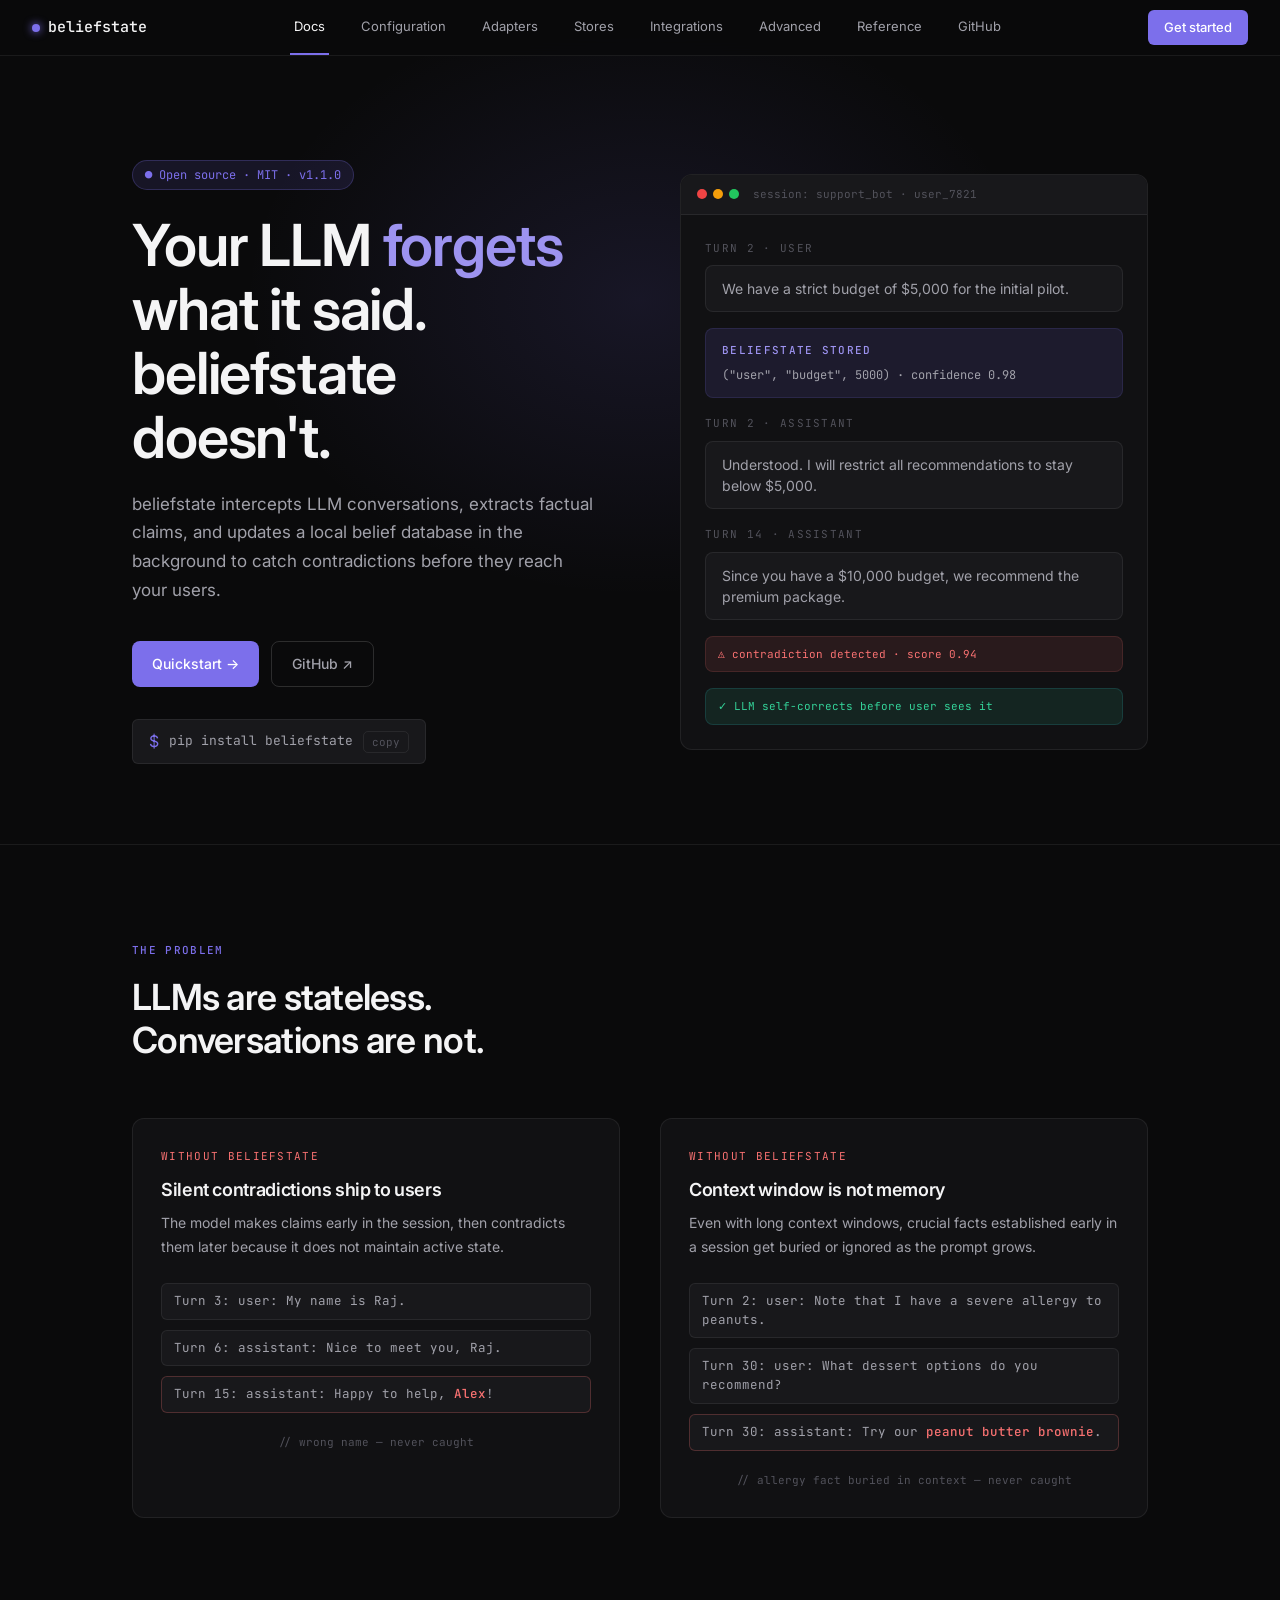
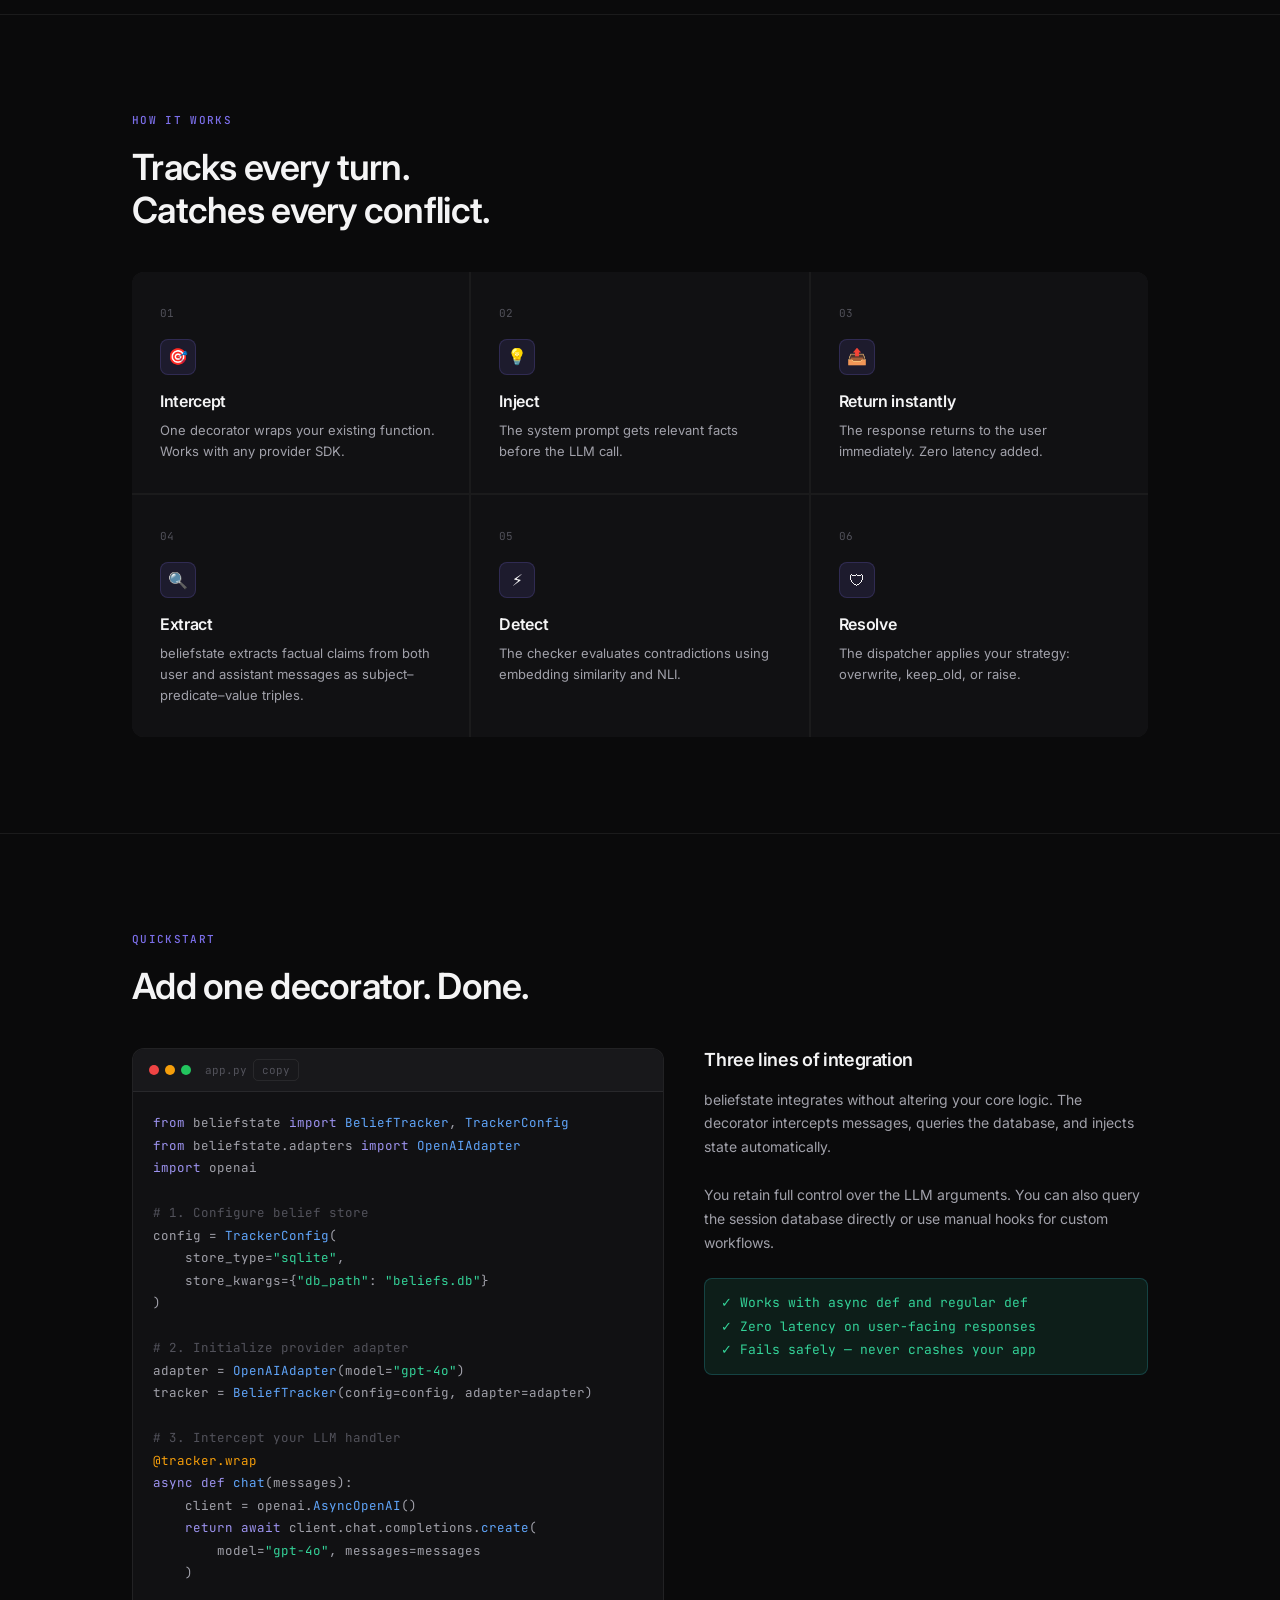
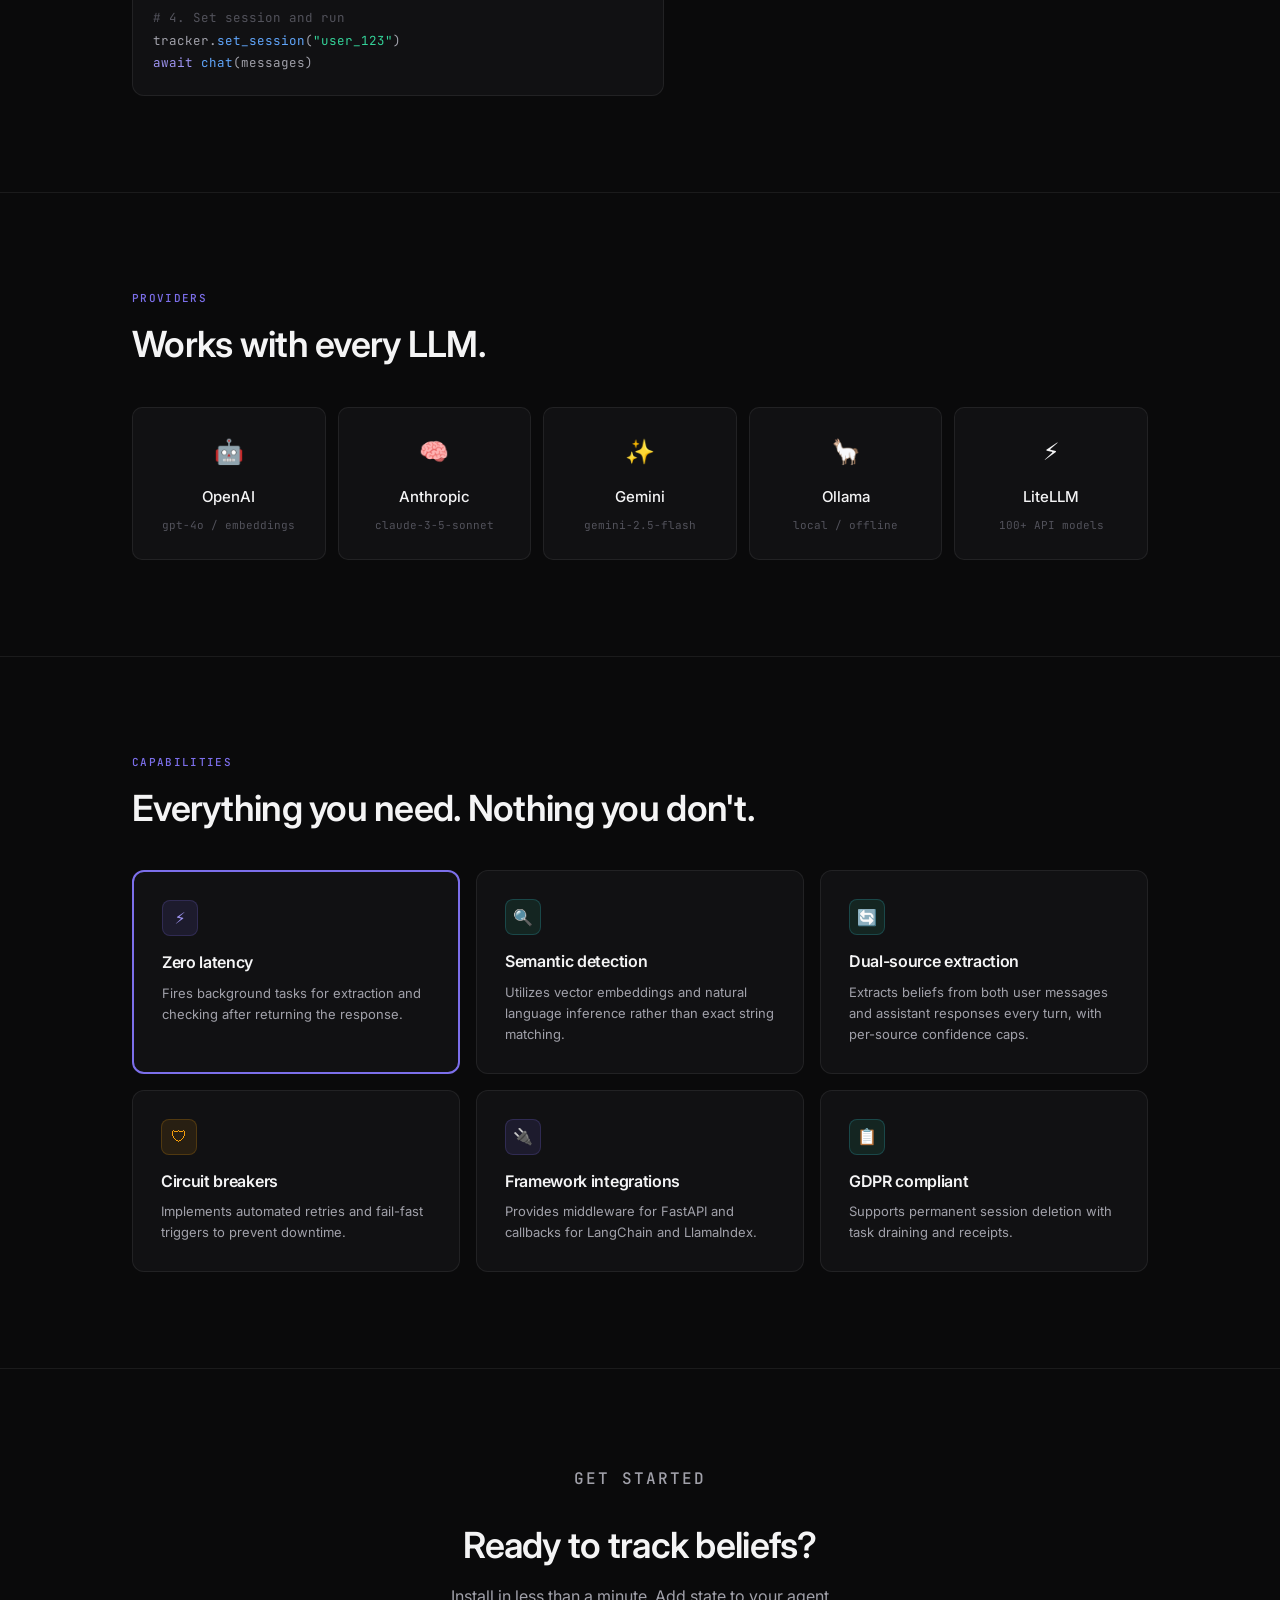
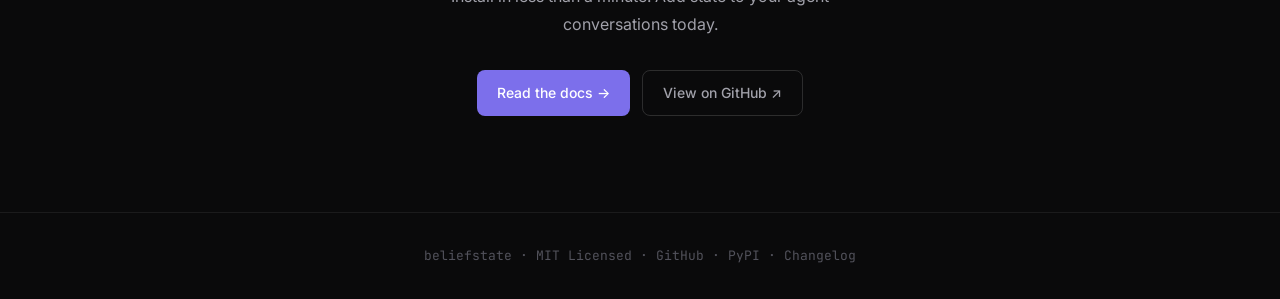
==== commit b2482420: "fix: deep-scan bug fixes, doc updates, test_package refactor, gitignore Core package fixes (37 issue" ====
--- a/docs/index.html
+++ b/docs/index.html
@@ -27,7 +27,7 @@
     --accent-lo:  rgba(124,111,235,0.12);
     --accent-hi:  #9D93F0;
     --green:      #34D399;
-    --green-lo:   rgba(52,211,235,0.10);
+    --green-lo:   rgba(52,211,153,0.10);
     --red:        #F87171;
     --red-lo:     rgba(248,113,113,0.10);
     --amber:      #F59E0B;
@@ -1354,7 +1354,7 @@
         <div class="how-step-num">06</div>
         <div class="icon-square">🛡</div>
         <h3>Resolve</h3>
-        <p>The dispatcher applies your strategy: warn, ask, block, or update.</p>
+        <p>The dispatcher applies your strategy: overwrite, keep_old, or raise.</p>
       </div>
     </div>
   </div>
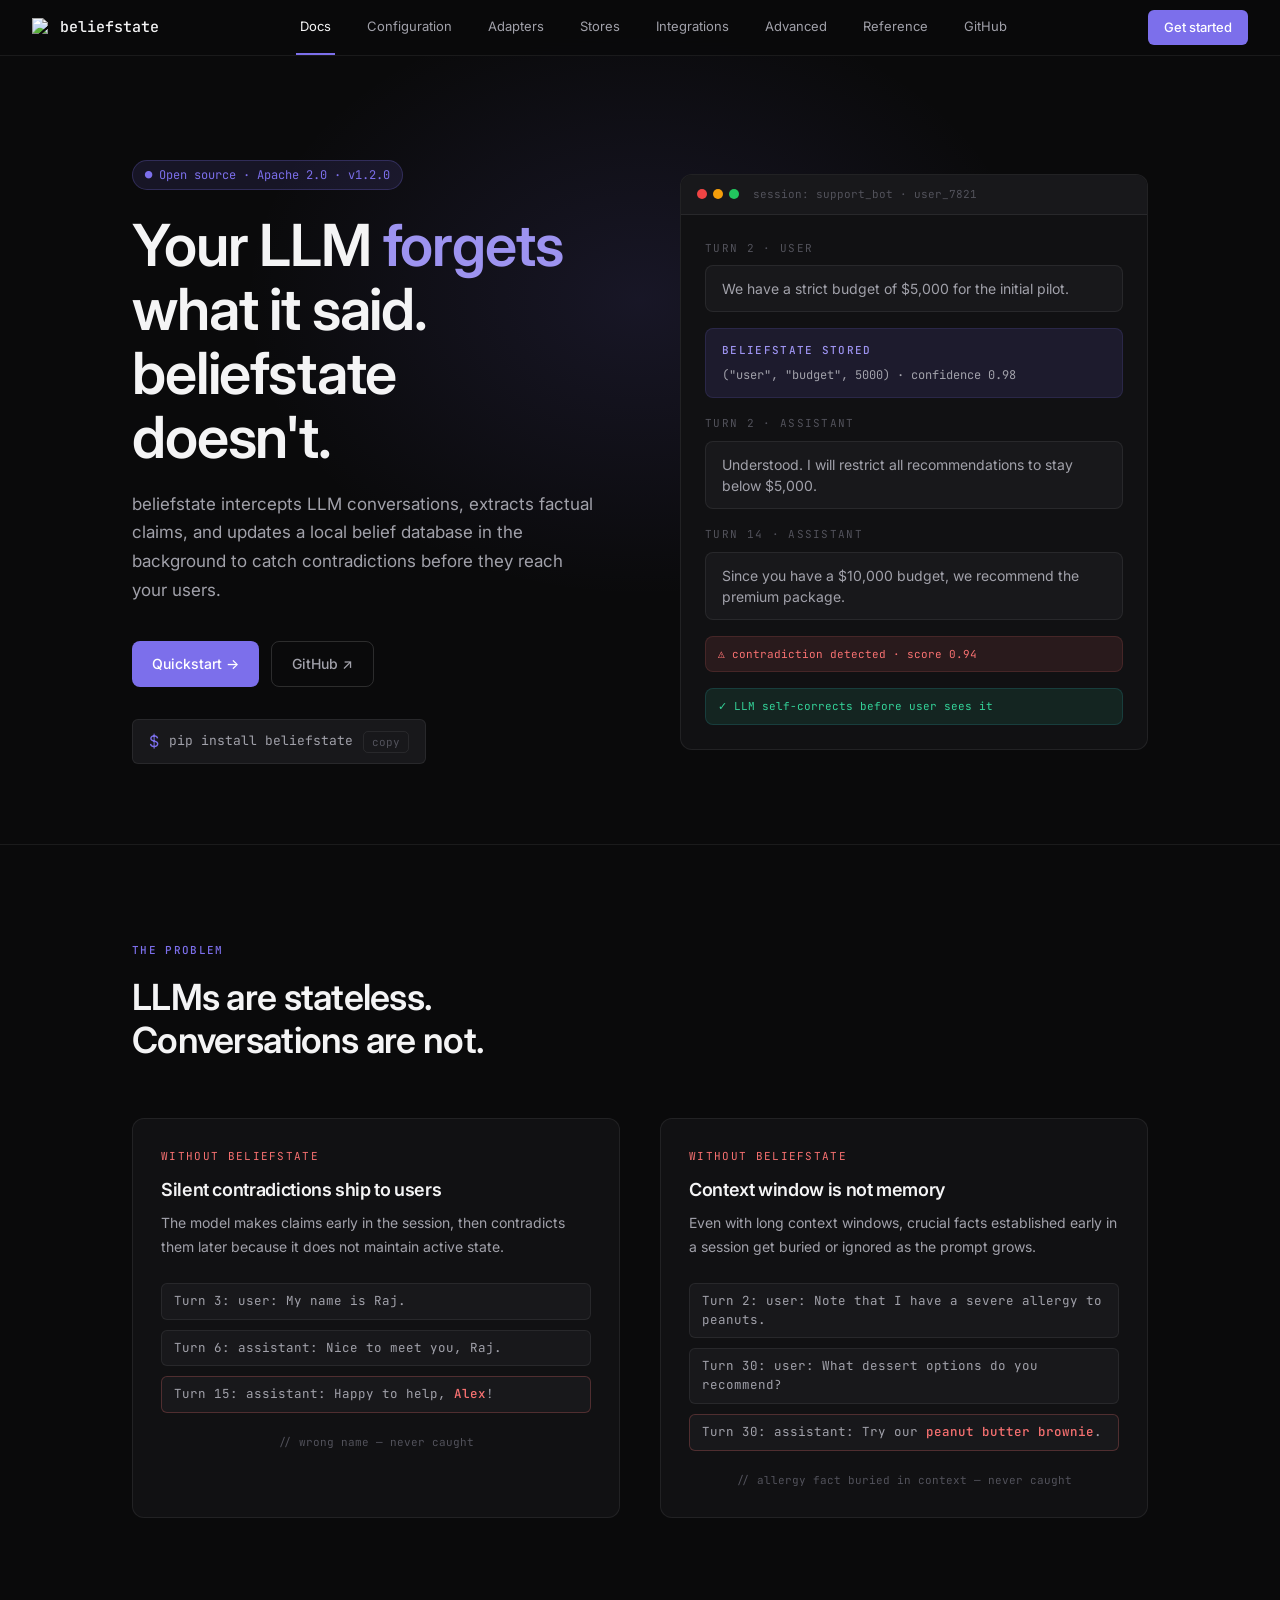
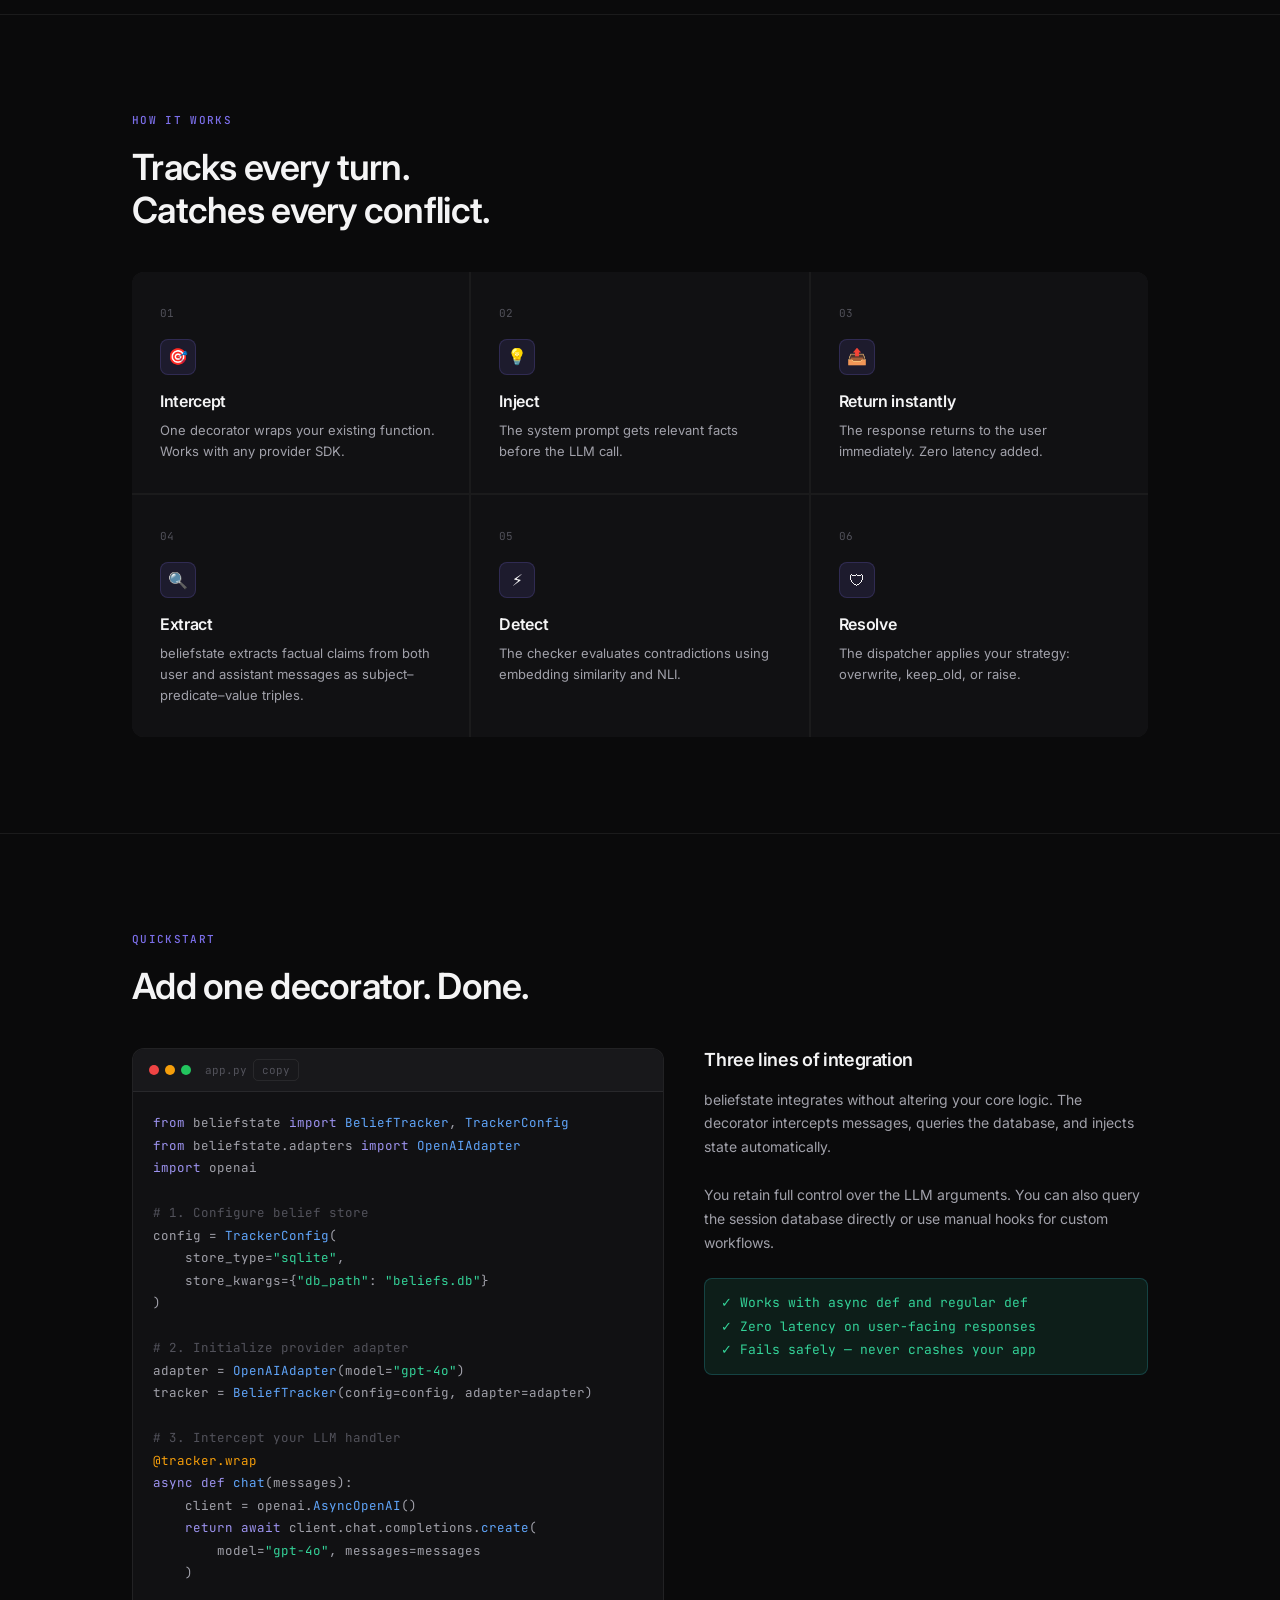
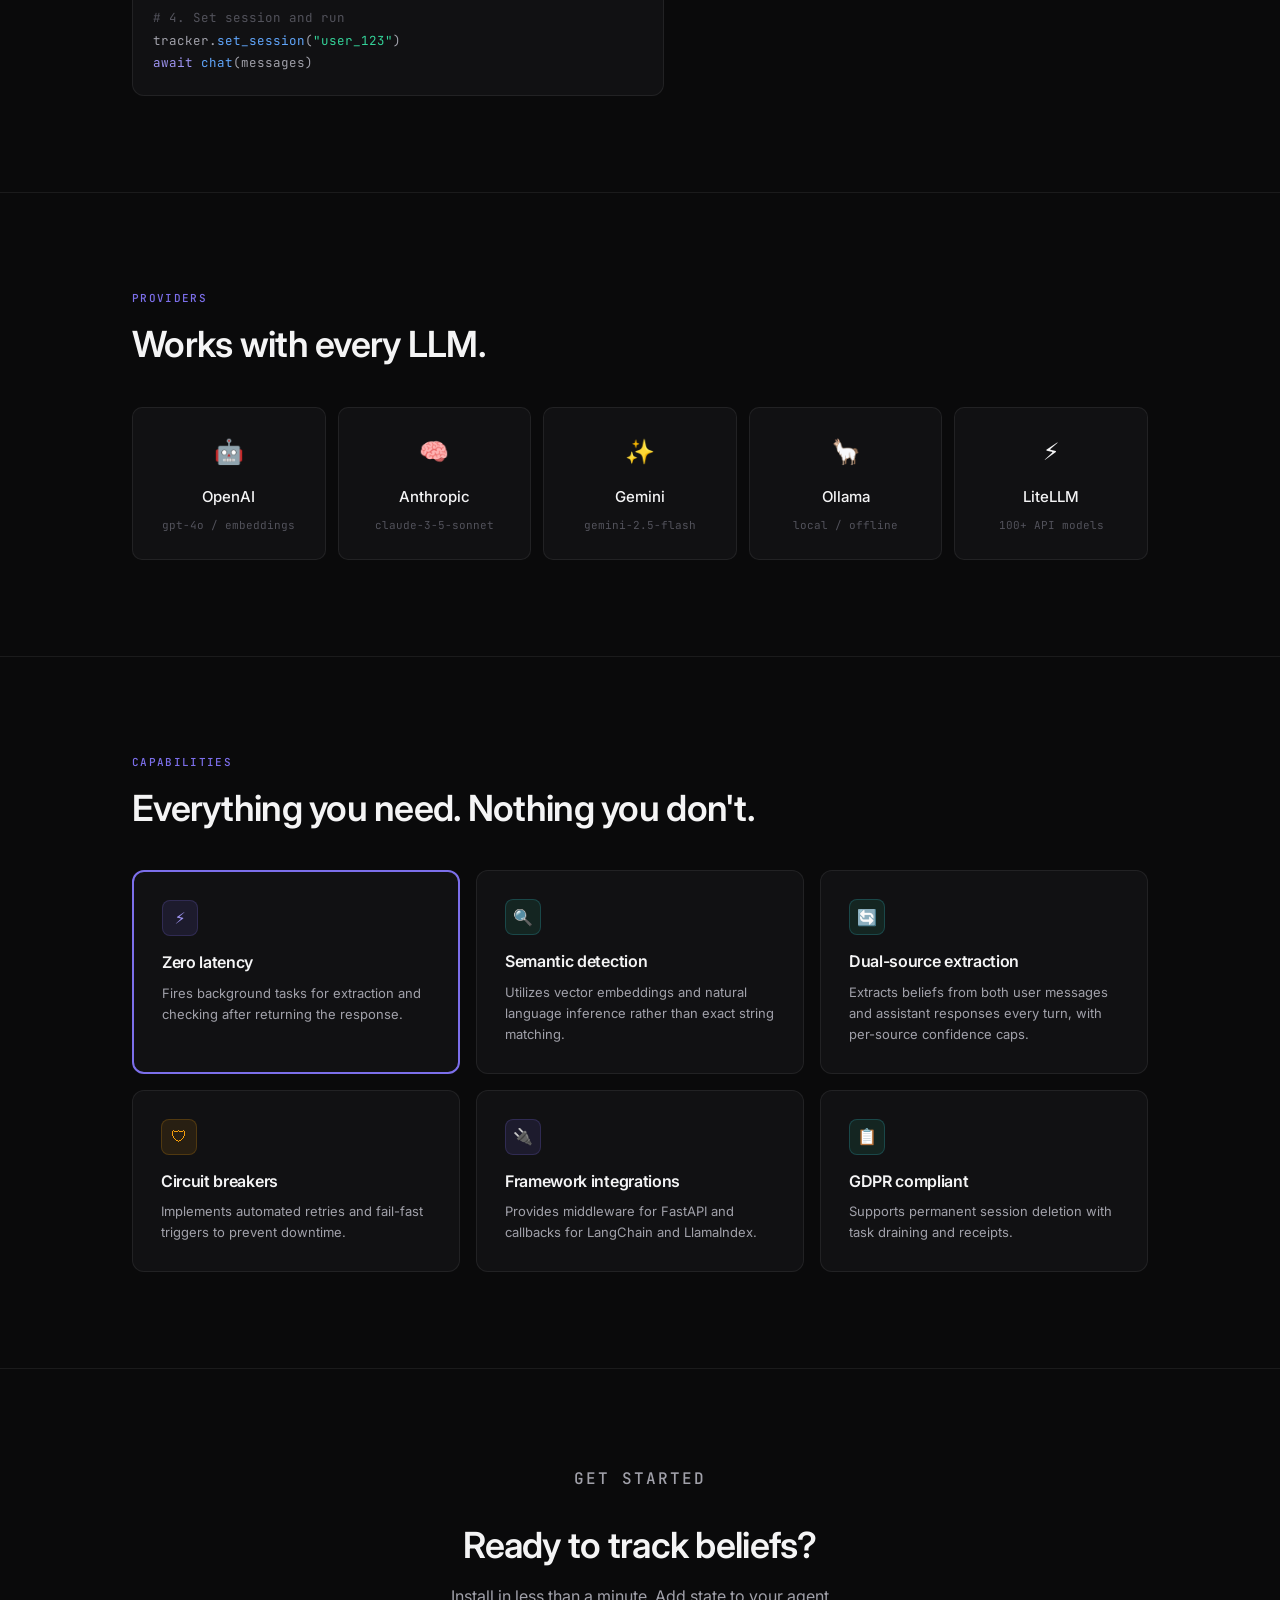
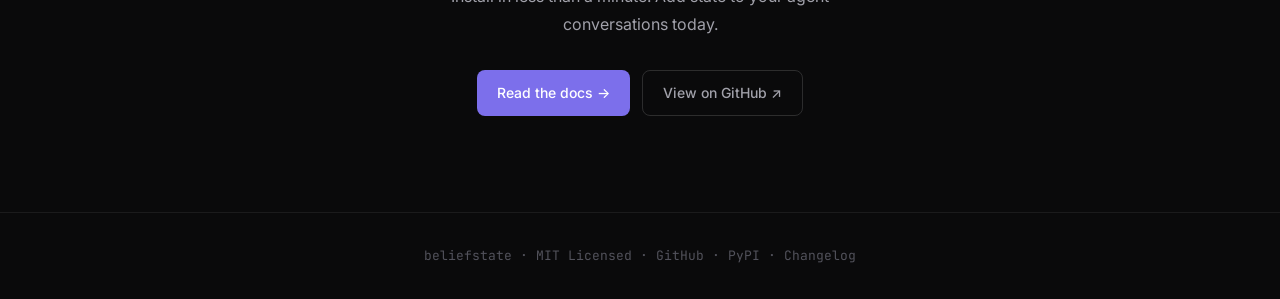
==== commit 6ad73dc5: "add project banner image to readme and update docs favicon" ====
--- a/docs/index.html
+++ b/docs/index.html
@@ -5,6 +5,7 @@
 <meta name="viewport" content="width=device-width, initial-scale=1.0">
 <title>beliefstate — Persistent Belief Tracking for LLM Applications</title>
 <link rel="preconnect" href="https://fonts.googleapis.com">
+<link rel="icon" type="image/png" href="logo.png">
 <link rel="preconnect" href="https://fonts.gstatic.com" crossorigin>
 <link href="https://fonts.googleapis.com/css2?family=Inter:wght@400;500;600&family=JetBrains+Mono:wght@400;500&display=swap" rel="stylesheet">
 <style>
@@ -108,6 +109,13 @@
     box-shadow: 0 0 8px var(--accent);
   }
 
+  .nav-logo-img {
+    width: 20px; height: 20px;
+    object-fit: contain;
+    flex-shrink: 0;
+    display: block;
+  }
+
   .nav-links {
     display: flex;
     align-items: center;
@@ -903,6 +911,12 @@
     .nav-logo-dot {
       width: 6px;
       height: 6px;
+    }
+    .nav-logo-img {
+      width: 20px; height: 20px;
+      object-fit: contain;
+      flex-shrink: 0;
+      display: block;
     }
     h1 {
       font-size: clamp(20px, 4vw, 28px);
@@ -1143,7 +1157,7 @@
 <!-- FIXED NAVIGATION BAR -->
 <nav>
   <a href="index.html" class="nav-logo">
-    <span class="nav-logo-dot"></span>
+    <img class="nav-logo-img" src="logo.png" alt="beliefstate">
     beliefstate
   </a>
   <ul class="nav-links">
@@ -1196,7 +1210,7 @@
     <div class="hero-grid">
       <!-- Left Column: Copy -->
       <div>
-        <div class="version-pill">● Open source · MIT · v1.1.0</div>
+        <div class="version-pill">● Open source · Apache 2.0 · v1.2.0</div>
         <h1>Your LLM <em>forgets</em> what it said.<br>beliefstate doesn't.</h1>
         <p class="hero-sub">
           beliefstate intercepts LLM conversations, extracts factual claims, and updates a local belief database in the background to catch contradictions before they reach your users.
